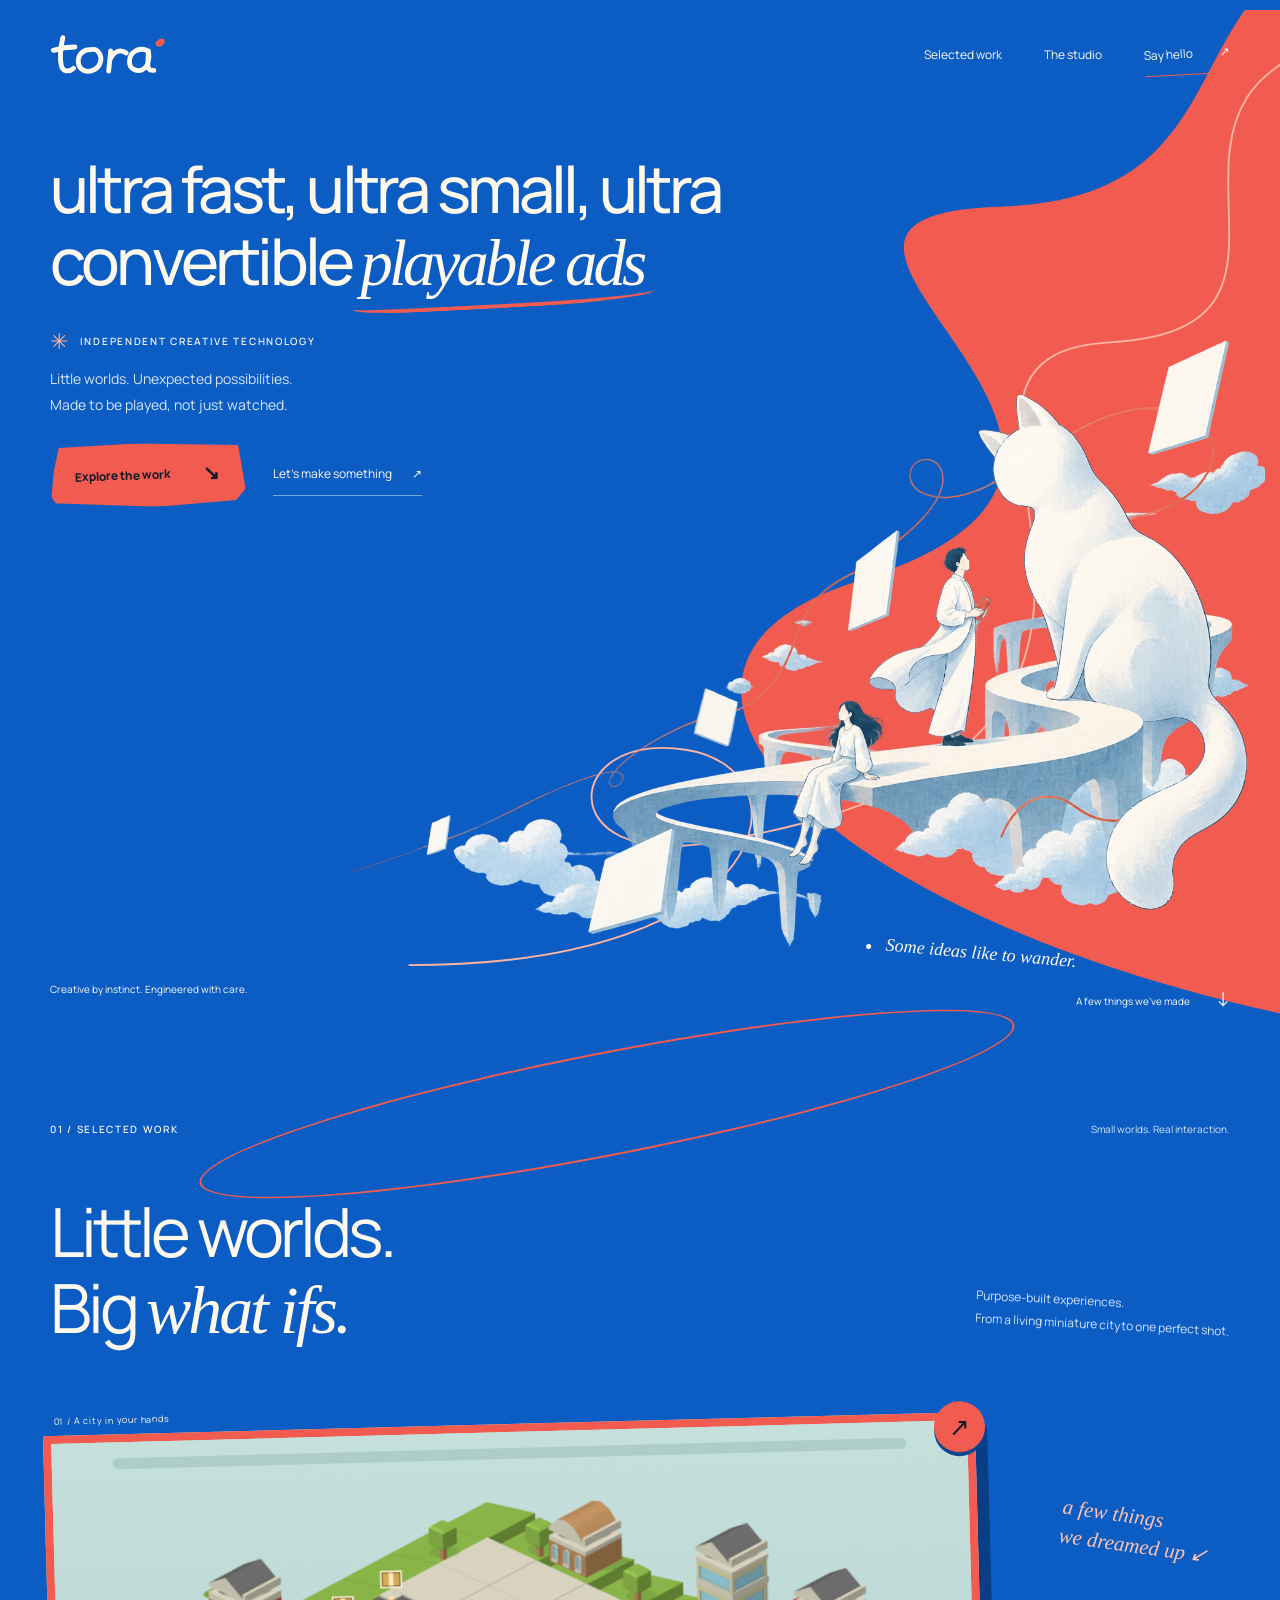
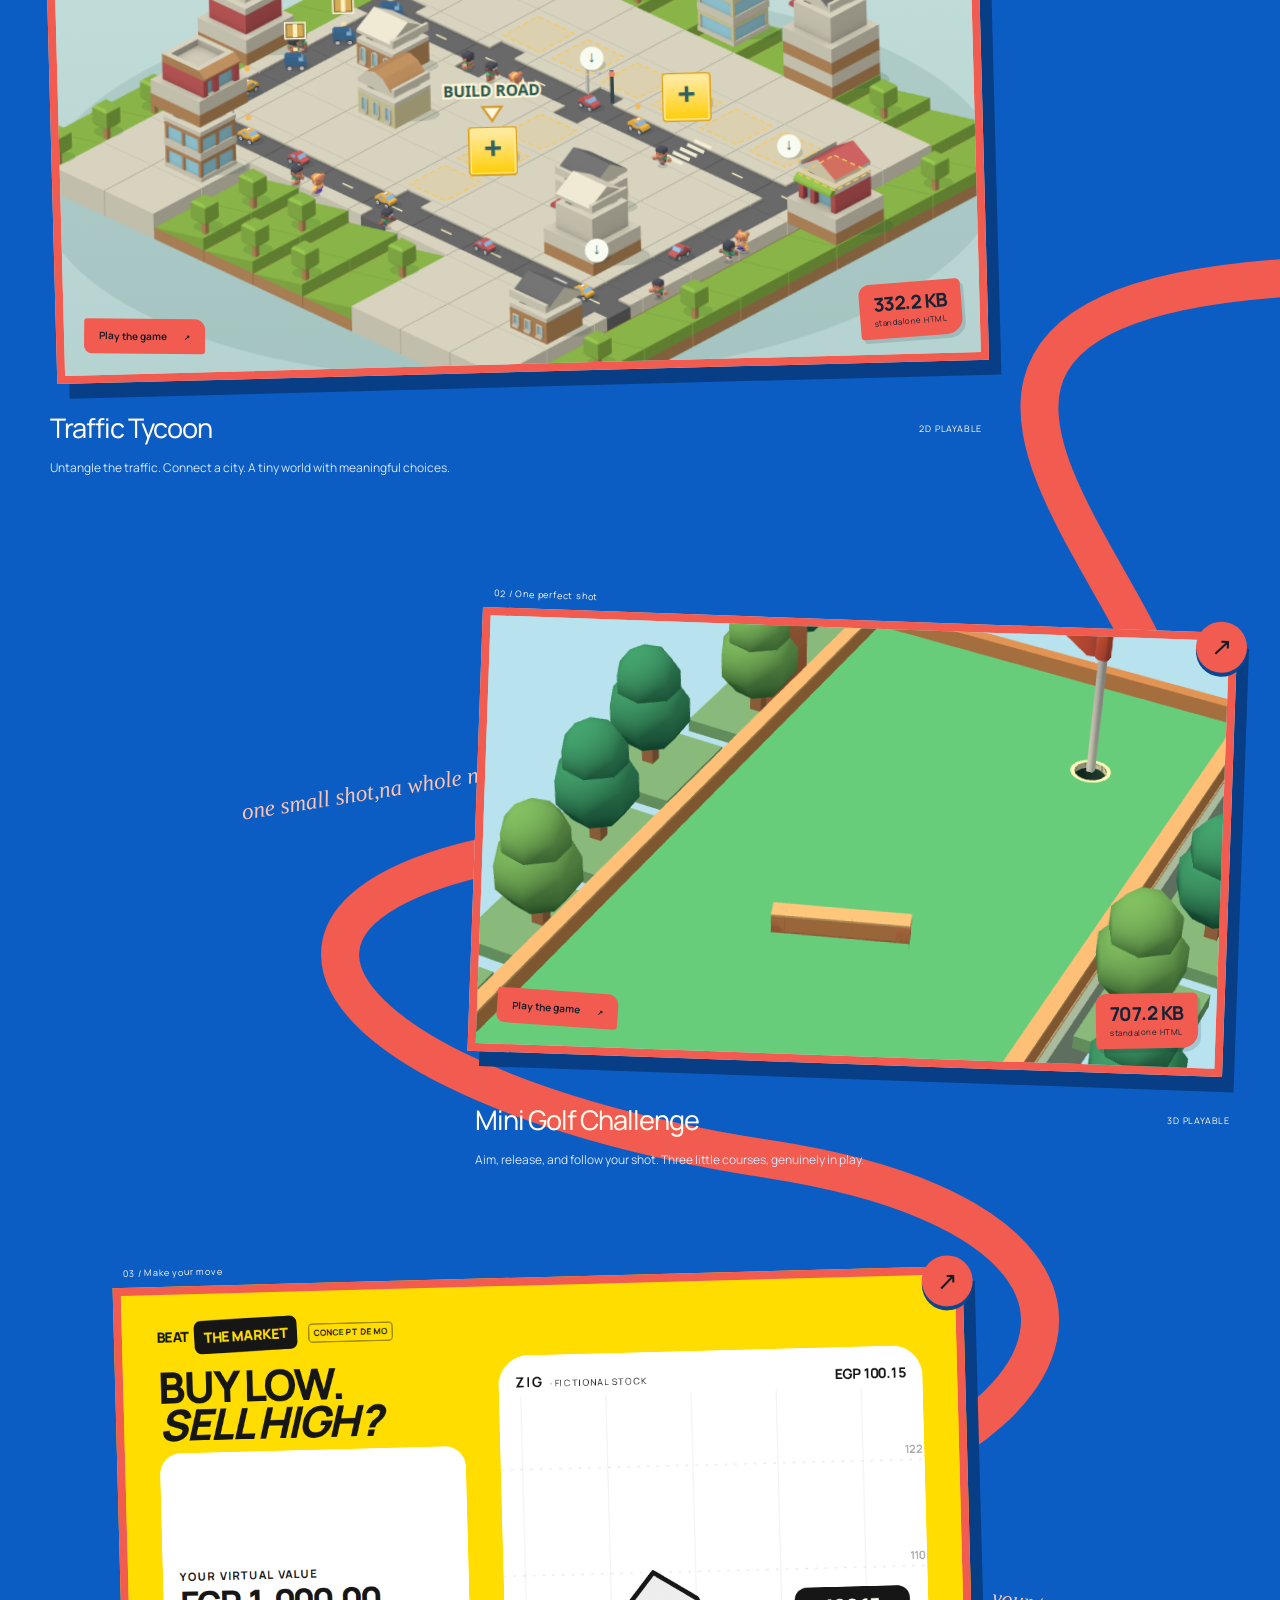
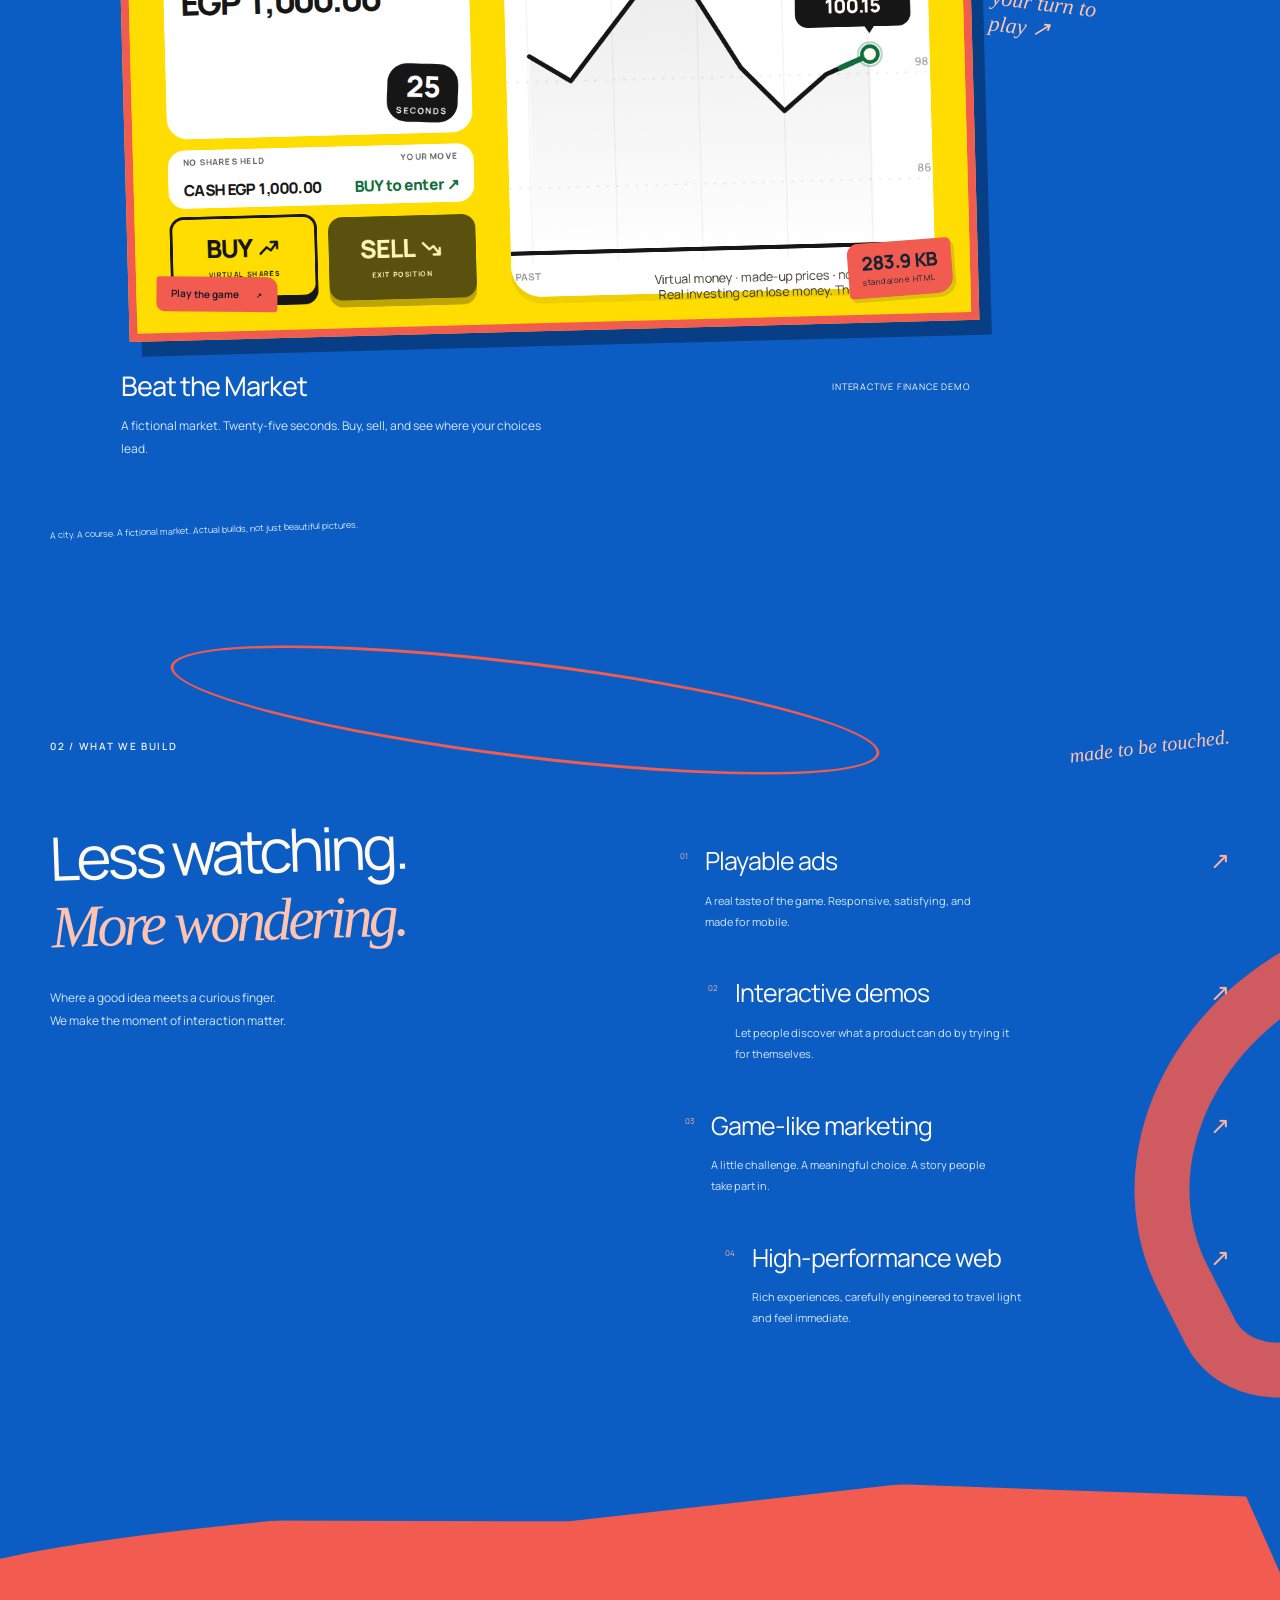
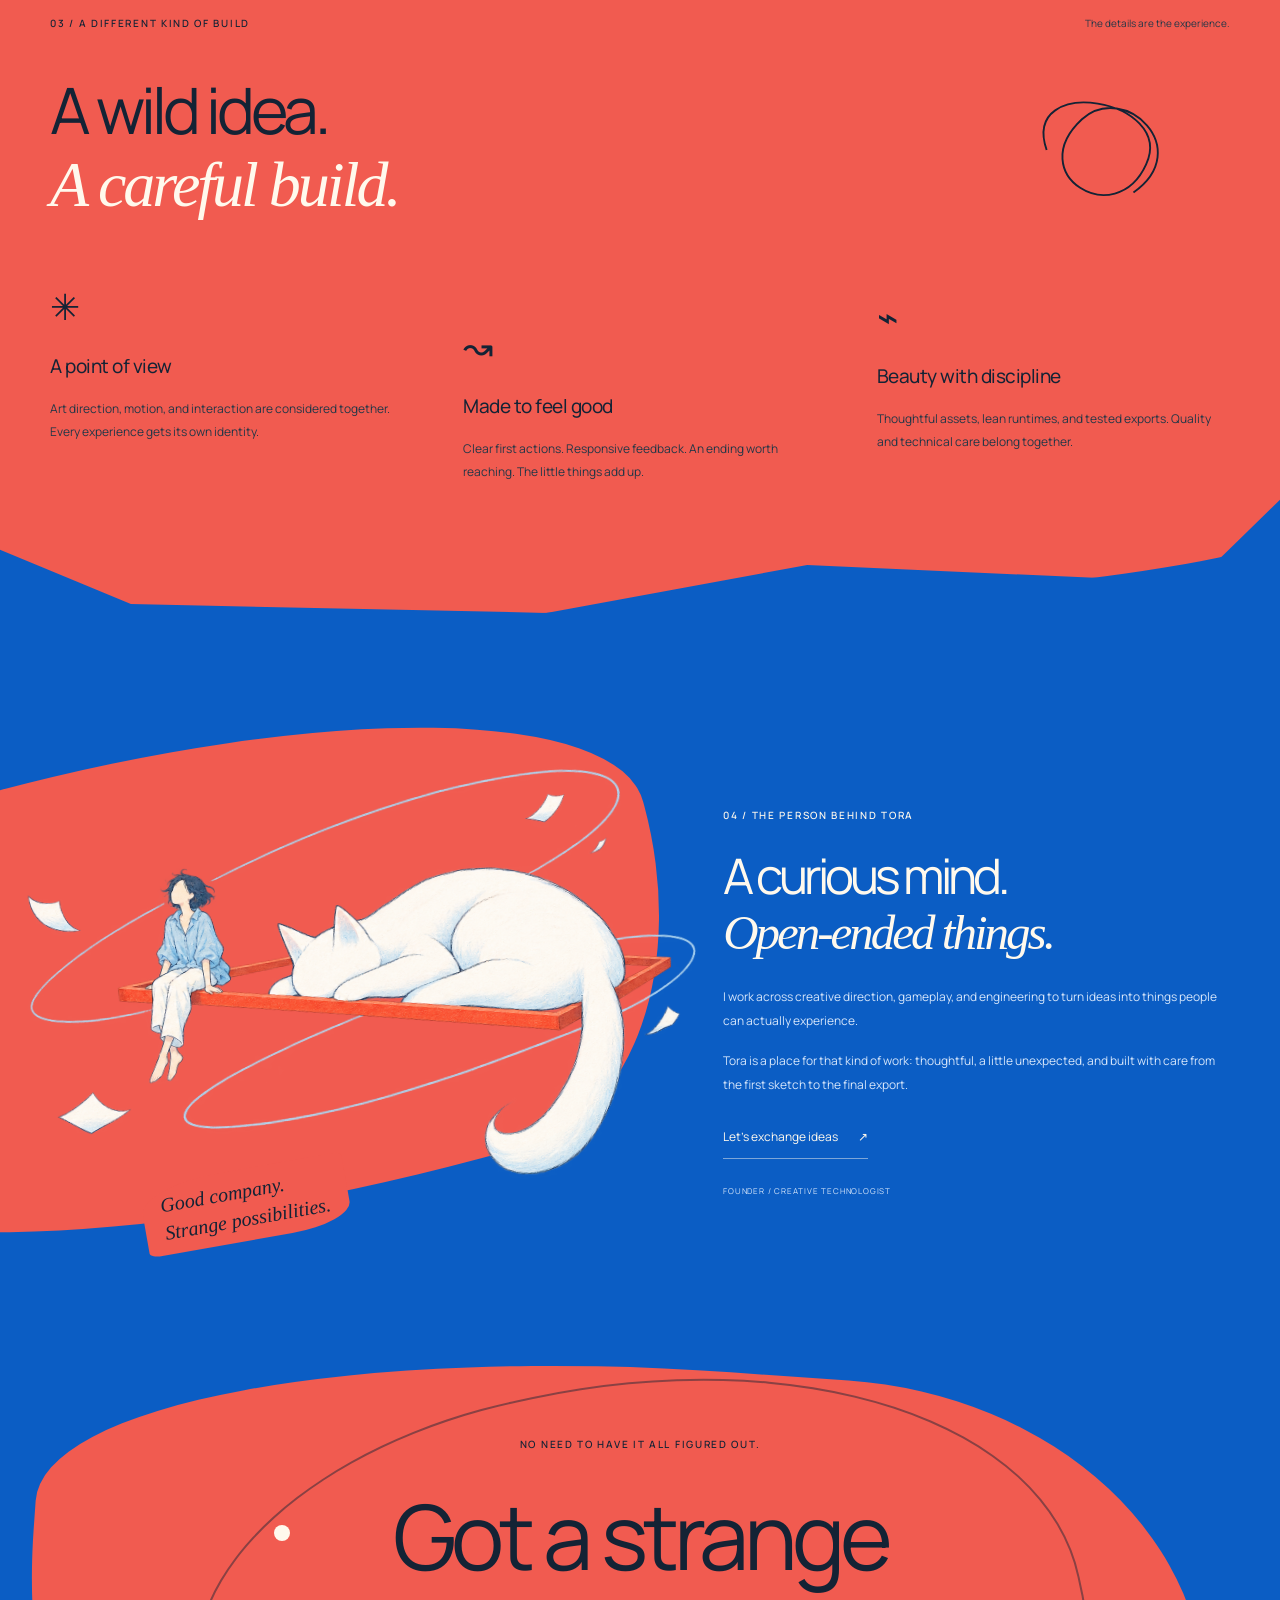
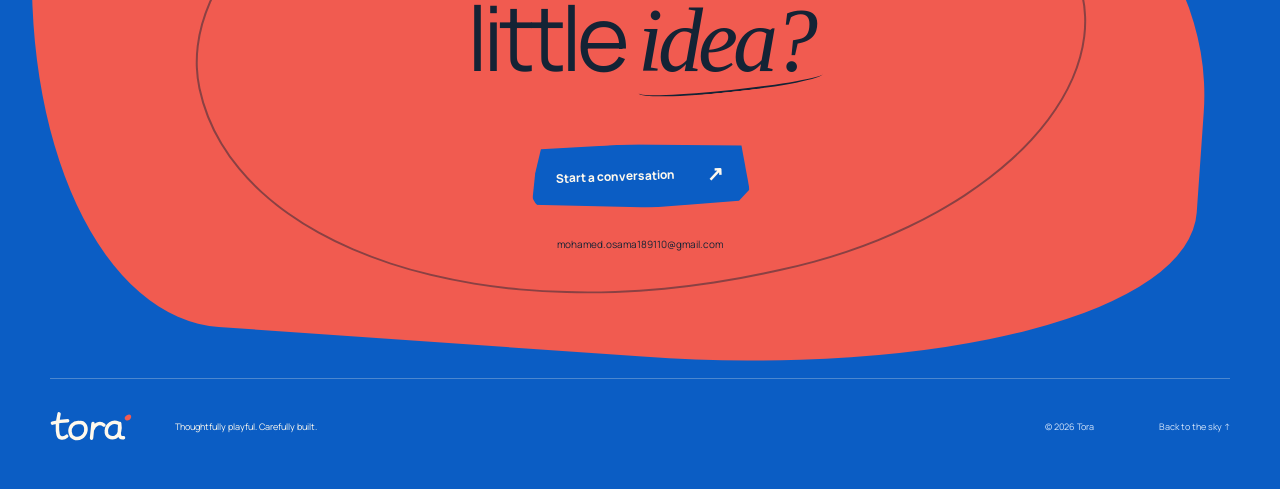
==== index.html @ 9c80c5d5 "Replace project videos with live Traffic and Golf playables" ====
<!doctype html>
<html lang="en">
<head>
  <meta charset="utf-8">
  <meta name="viewport" content="width=device-width,initial-scale=1">
  <meta name="theme-color" content="#0B5DC4">
  <meta name="description" content="Tora is an independent creative technology studio making playful ads, interactive demos and thoughtfully engineered digital experiences.">
  <title>Tora — A little wonder, made interactive.</title>
  <link rel="icon" href="assets/mark.svg?v=ultra-5" type="image/svg+xml">
  <link rel="stylesheet" href="style.css?v=market-7751a3ff-2">
  <script type="module" src="script.js?v=live-games-1"></script>
</head>
<body>
  <a class="skip" href="#main">Skip to content</a>
  <header class="site-header wrap">
    <a class="wordmark" href="#" aria-label="Tora home"><img src="assets/tora-wordmark.svg" alt="Tora" width="178" height="72"></a>
    <nav aria-label="Main navigation"><a href="#work">Selected work</a><a href="#about" class="about-nav">The studio</a><a class="nav-contact" href="mailto:mohamed.osama189110@gmail.com">Say hello <span aria-hidden="true">↗</span></a></nav>
  </header>
  <main id="main">
    <section class="hero wrap" aria-labelledby="hero-title">
      <svg class="hero-current" viewBox="0 0 1300 1100" preserveAspectRatio="none" aria-hidden="true"><path class="current-fill" d="M1400-80C990-130 1190 200 870 210S1130 480 720 610C400 712 740 1040 1400 1110Z"/><path class="current-line" d="M1290 20C940 60 1260 340 985 355S1190 790 560 890C400 915 410 770 540 790S640 1020 250 1020"/></svg>
      <div class="hero-copy">
        <h1 id="hero-title">ultra fast, ultra small, ultra convertible <em>playable ads</em></h1>
        <p class="eyebrow"><span class="tiny-star" aria-hidden="true">✳</span> Independent creative technology</p>
        <p class="intro">Little worlds. Unexpected possibilities.<br>Made to be played, not just watched.</p>
        <div class="actions"><a class="button red" href="#work">Explore the work <span aria-hidden="true">↘</span></a><a class="text-link" href="mailto:mohamed.osama189110@gmail.com">Let’s make something <span aria-hidden="true">↗</span></a></div>
      </div>
      <div class="hero-art" aria-hidden="true"><img src="assets/sky-wanderers.png" alt="" width="1536" height="1024" fetchpriority="high"><span class="art-caption"><i></i> Some ideas like to wander.</span></div>
      <div class="hero-foot"><span>Creative by instinct. Engineered with care.</span><a href="#work">A few things we’ve made <span aria-hidden="true">↓</span></a></div>
    </section>

    <section id="work" class="work wrap section-space" aria-labelledby="work-title">
      <div class="section-top"><p class="eyebrow">01 / Selected work</p><span class="small-note">Small worlds. Real interaction.</span></div>
      <div class="section-heading"><h2 id="work-title">Little worlds.<br>Big <em>what ifs.</em></h2><p>Purpose-built experiences.<br>From a living miniature city to one perfect shot.</p></div>
      <div class="project-grid"><svg class="work-scribble" viewBox="0 0 1000 1000" aria-hidden="true"><path d="M920 10C400 40 1170 440 610 420S140 600 530 660 720 1000 90 950"/></svg><span class="margin-note work-margin" aria-hidden="true">a few things<br>we dreamed up ↙</span>
        <article class="project project-city reveal">
          <a class="project-image traffic" href="traffic-tycoon/play.html" aria-label="Play Traffic Tycoon"><img src="assets/traffic.png" alt="A miniature isometric city with roads, vehicles and landscaped neighborhoods in Traffic Tycoon" width="780" height="1688" loading="lazy"><span class="image-label">01 / A city in your hands</span><span class="play-button" aria-hidden="true">↗</span><span class="film-caption">Play the game <i aria-hidden="true">↗</i></span><span class="project-size" title="332,228 bytes · complete standalone Unity HTML"><strong>332.2 KB</strong><small>standalone HTML</small></span></a>
          <div class="project-heading"><h3>Traffic Tycoon</h3><span>2D playable</span></div><p>Untangle the traffic. Connect a city. A tiny world with meaningful choices.</p>
        </article>
        <article class="project project-golf reveal">
          <a class="project-image golf" href="mini-golf/play.html" aria-label="Play Mini Golf Challenge"><img src="assets/golf-v2.png" alt="A sunny three-dimensional miniature golf course with green fairways, wooden borders and a red flag" width="780" height="1688" loading="lazy"><span class="image-label">02 / One perfect shot</span><span class="play-button" aria-hidden="true">↗</span><span class="film-caption">Play the game <i aria-hidden="true">↗</i></span><span class="project-size" title="707,170 bytes · complete standalone Unity HTML"><strong>707.2 KB</strong><small>standalone HTML</small></span></a>
          <div class="project-heading"><h3>Mini Golf Challenge</h3><span>3D playable</span></div><p>Aim, release, and follow your shot. Three little courses, genuinely in play.</p>
        </article>
        <article class="project project-market reveal">
          <a class="project-image market" href="beat-market/play.html" aria-label="Play Beat the Market, a fictional trading game"><img src="assets/beat-market.png" alt="Beat the Market: yellow, white and black arcade trading game with a live fictional stock chart and Buy and Sell controls" width="1200" height="900" loading="lazy"><span class="image-label">03 / Make your move</span><span class="play-button" aria-hidden="true">↗</span><span class="film-caption">Play the game <i aria-hidden="true">↗</i></span><span class="project-size" title="283,902 bytes · standalone concept HTML, browser companion separate"><strong>283.9 KB</strong><small>standalone HTML</small></span></a>
          <div class="project-heading"><h3>Beat the Market</h3><span>Interactive finance demo</span></div><p>A fictional market. Twenty-five seconds. Buy, sell, and see where your choices lead.</p>
        </article>
      </div>
      <p class="work-note">A city. A course. A fictional market. Actual builds, not just beautiful pictures.</p>
    </section>

    <section id="capabilities" class="capabilities wrap section-space" aria-labelledby="build-title">
      <div class="section-top"><p class="eyebrow">02 / What we build</p><span class="margin-note">made to be touched.</span></div>
      <div class="capabilities-grid"><div><h2 id="build-title">Less watching.<br><span class="soft">More wondering.</span></h2><p class="section-intro">Where a good idea meets a curious finger.<br>We make the moment of interaction matter.</p></div>
        <div class="capability-list">
          <article><span>01</span><div><h3>Playable ads</h3><p>A real taste of the game. Responsive, satisfying, and made for mobile.</p></div><span aria-hidden="true">↗</span></article>
          <article><span>02</span><div><h3>Interactive demos</h3><p>Let people discover what a product can do by trying it for themselves.</p></div><span aria-hidden="true">↗</span></article>
          <article><span>03</span><div><h3>Game-like marketing</h3><p>A little challenge. A meaningful choice. A story people take part in.</p></div><span aria-hidden="true">↗</span></article>
          <article><span>04</span><div><h3>High-performance web</h3><p>Rich experiences, carefully engineered to travel light and feel immediate.</p></div><span aria-hidden="true">↗</span></article>
        </div>
      </div>
    </section>

    <section class="difference" aria-labelledby="difference-title">
      <div class="wrap"><div class="section-top"><p class="eyebrow">03 / A different kind of build</p><span class="small-note">The details are the experience.</span></div>
        <div class="difference-heading"><h2 id="difference-title">A wild idea.<br><em>A careful build.</em></h2><div class="red-loop" aria-hidden="true"><svg viewBox="0 0 160 130"><path d="M25 80C-20 5 149-2 132 73 115 150 5 111 55 40 91-9 180 46 125 105"/></svg></div></div>
        <div class="principles"><article class="reveal"><span class="principle-icon" aria-hidden="true">✳</span><h3>A point of view</h3><p>Art direction, motion, and interaction are considered together. Every experience gets its own identity.</p></article><article class="reveal"><span class="principle-icon" aria-hidden="true">↝</span><h3>Made to feel good</h3><p>Clear first actions. Responsive feedback. An ending worth reaching. The little things add up.</p></article><article class="reveal"><span class="principle-icon" aria-hidden="true">⌁</span><h3>Beauty with discipline</h3><p>Thoughtful assets, lean runtimes, and tested exports. Quality and technical care belong together.</p></article></div>
      </div>
    </section>

    <section id="about" class="about wrap section-space" aria-labelledby="about-title">
      <div class="about-art" aria-hidden="true"><img src="assets/quiet-company.png" alt="" width="1536" height="1024" loading="lazy"><span class="margin-note about-caption">Good company.<br>Strange possibilities.</span></div>
      <div class="about-copy"><p class="eyebrow">04 / The person behind Tora</p><h2 id="about-title">A curious mind.<br><em>Open-ended things.</em></h2><p>I work across creative direction, gameplay, and engineering to turn ideas into things people can actually experience.</p><p>Tora is a place for that kind of work: thoughtful, a little unexpected, and built with care from the first sketch to the final export.</p><a class="text-link" href="mailto:mohamed.osama189110@gmail.com">Let’s exchange ideas <span aria-hidden="true">↗</span></a><span class="founder-label">Founder / Creative technologist</span></div>
    </section>

    <section id="contact" class="contact wrap" aria-labelledby="contact-title"><p class="eyebrow">No need to have it all figured out.</p><h2 id="contact-title">Got a strange<br>little <span>idea?</span></h2><a class="button red" href="mailto:mohamed.osama189110@gmail.com?subject=Let%E2%80%99s%20make%20something%20with%20Tora">Start a conversation <span aria-hidden="true">↗</span></a><a class="contact-email" href="mailto:mohamed.osama189110@gmail.com">mohamed.osama189110@gmail.com</a><span class="contact-orbit" aria-hidden="true"></span><span class="contact-dot" aria-hidden="true"></span></section>
  </main>
  <footer class="site-footer wrap"><a class="wordmark" href="#" aria-label="Tora, back to top"><img src="assets/tora-wordmark.svg" alt="Tora" width="178" height="72"></a><p>Thoughtfully playful. Carefully built.</p><span>© <span id="year">2026</span> Tora</span><a href="#">Back to the sky ↑</a></footer>

</body>
</html>
---- style.css ----
@font-face{font-family:Manrope;src:url('assets/manrope.ttf') format('truetype');font-weight:200 800;font-display:swap}
:root{--sky:#0B5DC4;--ink:#fff9ed;--muted:#d5e5fa;--red:#F15B50;--white:#fff9ed;--ease:cubic-bezier(.2,.75,.2,1)}*{box-sizing:border-box}html{scroll-behavior:smooth;scroll-padding-top:30px}body{margin:0;background:var(--sky);color:var(--ink);font:14px/1.7 Manrope,Arial,sans-serif;-webkit-font-smoothing:antialiased;overflow-x:clip}::selection{background:var(--red);color:white}h1,h2,h3,p{margin:0}a{color:inherit;text-decoration:none}button{font:inherit;cursor:pointer}button,a{touch-action:manipulation;-webkit-tap-highlight-color:transparent}a:focus-visible,button:focus-visible{outline:2px solid var(--red);outline-offset:6px}img{max-width:100%;display:block}.wrap{width:min(1280px,calc(100% - 100px));margin-inline:auto}.skip{position:fixed;top:-100px;left:20px;z-index:30;background:white;padding:12px}.skip:focus{top:12px}.wordmark{font-size:58px;font-weight:750;letter-spacing:-5px;line-height:1}.wordmark span{color:var(--red)}.site-header{height:120px;display:flex;justify-content:space-between;align-items:center;position:relative;z-index:5}nav{display:flex;align-items:center;gap:42px;font-size:12px}nav a{padding:10px 0}nav a:hover{color:var(--red)}.nav-contact{border-bottom:1px solid var(--red);transform:rotate(-3deg)}.nav-contact span{padding-left:25px}.hero{position:relative;min-height:800px;padding-top:55px;padding-bottom:100px;isolation:isolate}.hero-copy{position:relative;z-index:2;pointer-events:none}.hero-copy a{pointer-events:auto}.eyebrow{font-size:10px;font-weight:550;letter-spacing:1.7px;text-transform:uppercase;line-height:1.8}.hero .eyebrow{display:flex;gap:10px;align-items:center}.tiny-star{color:var(--red);font-size:22px;line-height:1}h1{font-size:clamp(78px,7.5vw,110px);letter-spacing:-7px;line-height:1.02;font-weight:450;margin:26px 0;max-width:650px}h1 span{font-family:Georgia,'Times New Roman',serif;font-weight:400;font-style:italic;letter-spacing:-6px;position:relative}h1 span:after{content:'';position:absolute;width:105%;height:18px;border-bottom:2px solid var(--red);border-radius:50%;left:-10px;bottom:-8px;transform:rotate(-5deg)}.intro{font-size:14px;line-height:1.9;max-width:380px;margin-top:33px;color:var(--muted)}.actions{display:flex;align-items:center;gap:28px;margin-top:30px}.button{min-height:52px;display:inline-flex;align-items:center;gap:32px;padding:15px 25px;font-size:12px;font-weight:550;transition:transform .3s,background .3s;clip-path:polygon(1% 5%,98% 0,100% 94%,2% 100%)}.button.red{background:var(--red);color:white;transform:rotate(-2deg)}.button:hover{transform:rotate(0deg) translateY(-3px);background:#c73c30}.button span{font-size:20px}.text-link{display:inline-flex;align-items:center;gap:20px;font-size:12px;border-bottom:1px solid #233f5166;padding:10px 0;transition:gap .3s}.text-link:hover{gap:30px}.hero-art{position:absolute;width:min(1000px,83%);right:-40px;bottom:70px;z-index:0;transform:translateY(var(--parallax,0px));pointer-events:none}.hero-art img{width:100%;height:auto;animation:drift 16s ease-in-out infinite}.art-caption{position:absolute;right:40px;bottom:-10px;font:italic 18px/1.4 Georgia,serif;transform:rotate(5deg);color:var(--muted)}.art-caption i{display:inline-block;width:5px;height:5px;background:var(--red);border-radius:50%;margin-right:10px}.hero-foot{position:absolute;inset:auto 0 0;display:flex;justify-content:space-between;font-size:10px;color:var(--muted);padding:25px 0}.hero-foot>a span{margin-left:24px;font-size:20px}.section-space{padding:95px 0}.section-top{display:flex;justify-content:space-between;gap:20px;align-items:center}.small-note{font-size:10px;color:var(--muted)}h2{font-size:clamp(45px,5.3vw,76px);font-weight:400;letter-spacing:-4px;line-height:1.12}h2 em{font-family:Georgia,serif;font-weight:400;letter-spacing:-3px}.work{position:relative;padding-top:80px}.work:before{content:'';position:absolute;left:12%;top:12px;width:70%;height:100px;border:1px solid #fff9;border-radius:50%;transform:rotate(-9deg);pointer-events:none}.section-heading{display:flex;align-items:flex-end;justify-content:space-between;gap:40px;margin:55px 0 75px}.section-heading>p{font-size:12px;color:var(--muted);line-height:1.9;transform:rotate(3deg);padding-bottom:12px}.project-grid{position:relative;display:block}.margin-note{font:italic 21px/1.4 Georgia,serif;color:var(--red);display:block;transform:rotate(-7deg)}.work-margin{position:absolute;top:80px;right:0;width:170px;transform:rotate(8deg)}.project{position:relative;max-width:950px;width:79%;margin-bottom:0}.project-image{display:block;position:relative;aspect-ratio:1.7;isolation:isolate;border:8px solid #fffefa;box-shadow:9px 13px 0 #73adc328;transform:rotate(-1.5deg);transition:transform .6s var(--ease);background:#cce2db}.project-image img{width:100%;height:100%;object-fit:cover;object-position:50% 44%;transition:filter .4s}.project-image:hover{transform:rotate(0deg) translateY(-5px)}.project-image:hover img{filter:saturate(1.07)}.image-label{position:absolute;top:-30px;left:3px;font-size:9px;letter-spacing:.8px;color:var(--muted)}.play-button{position:absolute;right:-18px;top:-19px;background:var(--red);color:white;width:51px;height:51px;border-radius:50%;display:grid;place-items:center;font-size:25px;box-shadow:0 4px 0 #b7d9e8}.film-caption{position:absolute;bottom:20px;left:20px;background:var(--white);padding:9px 15px;font-size:10px;transform:rotate(2deg)}.film-caption i{font-size:7px;margin-left:15px;font-style:normal}.project-heading{display:flex;align-items:center;gap:25px;justify-content:space-between;margin-top:33px}.project-heading h3{font-size:27px;font-weight:450;letter-spacing:-1px}.project-heading>span{font-size:9px;letter-spacing:.8px;text-transform:uppercase;white-space:nowrap}.project>p{font-size:12px;color:var(--muted);line-height:1.9;max-width:420px;margin-top:6px}.project-golf{margin-left:auto;margin-top:140px;width:64%;max-width:780px}.project-golf .project-image{transform:rotate(2deg);background:#c6e3e8}.project-golf .project-image:hover{transform:rotate(0) translateY(-4px)}.project-golf:before{content:'one small shot,\na whole new world.';white-space:pre;position:absolute;left:-235px;top:150px;font:italic 23px/1.5 Georgia,serif;color:var(--red);transform:rotate(-9deg)}.project-golf .project-image img{object-position:50% 44%}.work-note{font-size:9px;line-height:1.8;color:var(--muted);margin-top:60px;max-width:380px;transform:rotate(-2deg)}.capabilities{position:relative;padding-top:100px;padding-bottom:110px}.capabilities:before{content:'';position:absolute;top:30px;left:10%;width:60%;height:90px;border-top:1px dashed #537f9d55;border-radius:50%;transform:rotate(7deg)}.capabilities>.section-top{align-items:center}.capabilities .margin-note{font-size:20px}.capabilities-grid{display:grid;grid-template-columns:1fr 1fr;gap:80px;margin-top:55px;align-items:start}.capabilities h2{font-size:60px;transform:rotate(-2deg)}.soft{font-family:Georgia,serif;font-style:italic;color:#537f9d}.section-intro{font-size:12px;line-height:1.9;color:var(--muted);margin-top:35px;max-width:350px}.capability-list{padding-top:25px}.capability-list article{display:flex;align-items:start;gap:17px;margin-bottom:40px;position:relative}.capability-list article:nth-child(2){margin-left:28px}.capability-list article:nth-child(3){margin-left:5px}.capability-list article:nth-child(4){margin-left:45px}.capability-list article>span:first-child{font-size:8px;padding-top:9px;color:var(--red)}.capability-list article>span:last-child{font-size:24px;margin-left:auto;color:var(--red)}.capability-list h3{font-size:25px;letter-spacing:-1px;font-weight:400}.capability-list p{font-size:11px;color:var(--muted);line-height:1.9;margin-top:8px;max-width:290px}.difference{background:var(--white);padding:100px 0 110px;position:relative;isolation:isolate;clip-path:polygon(0 3%,35% 0,100% 4%,100% 96%,62% 100%,0 94%)}.difference-heading{display:flex;justify-content:space-between;align-items:center;margin-top:40px}.difference h2{font-size:64px}.red-loop{width:150px;height:150px;transform:rotate(12deg);margin-right:55px}.red-loop svg{width:100%;height:100%;fill:none;stroke:var(--red);stroke-width:1.5;animation:sway 15s ease-in-out infinite}.principles{display:grid;grid-template-columns:1fr 1fr 1fr;gap:60px;margin-top:65px}.principles article:nth-child(2){padding-top:40px}.principles article:nth-child(3){padding-top:10px}.principle-icon{display:block;font:36px/1.2 Georgia,serif;color:var(--red);margin-bottom:20px}.principles h3{font-size:19px;font-weight:450;letter-spacing:-.5px}.principles p{font-size:12px;line-height:1.9;color:var(--muted);margin-top:15px}.about{display:grid;grid-template-columns:1.2fr 1fr;gap:65px;align-items:center;padding:110px 0;position:relative}.about-art{position:relative;width:120%;margin-left:-65px;transform:rotate(-3deg)}.about-art img{width:100%;animation:drift 19s ease-in-out infinite}.about-caption{position:absolute;left:20%;bottom:0;font-size:20px}.about-copy{padding-top:40px}.about-copy h2{font-size:49px;margin:25px 0}.about-copy>p:not(.eyebrow){font-size:12px;color:var(--muted);line-height:2;margin-top:16px}.about-copy .text-link{margin-top:20px}.founder-label{display:block;font-size:8px;letter-spacing:.8px;text-transform:uppercase;margin-top:25px;color:var(--muted)}.contact{position:relative;text-align:center;padding:65px 20px 100px;isolation:isolate}.contact .eyebrow{display:block}.contact h2{font-size:90px;letter-spacing:-5px;margin:33px 0}.contact h2 span{font-family:Georgia,serif;font-style:italic;position:relative}.contact h2 span:after{content:'';position:absolute;left:0;right:-10px;bottom:-2px;height:15px;border-bottom:2px solid var(--red);border-radius:50%;transform:rotate(-6deg)}.contact .button{margin-top:20px}.contact-email{display:block;font-size:10px;color:var(--muted);margin-top:28px;overflow-wrap:anywhere}.contact-orbit{position:absolute;width:710px;height:360px;border:1px solid #fff;border-radius:50%;top:100px;left:50%;transform:translateX(-50%) rotate(-12deg);z-index:-1}.contact-dot{position:absolute;width:16px;height:16px;border-radius:50%;background:var(--red);left:19%;top:190px}.site-footer{display:flex;align-items:center;gap:40px;padding:30px 0 45px;border-top:1px solid #233f5122;font-size:9px;color:var(--muted)}.site-footer .wordmark{font-size:40px;letter-spacing:-3px}.site-footer>span{margin-left:auto}.site-footer>a:last-child{margin-left:25px}dialog{border:0;background:var(--white);padding:22px;border-radius:5px;color:var(--ink);width:min(820px,calc(100% - 28px));max-height:95dvh;box-shadow:0 30px 100px #173d5044}dialog::backdrop{background:#173d50b8;backdrop-filter:blur(8px)}.film-head{display:flex;justify-content:space-between;align-items:center;margin-bottom:15px;gap:15px}.film-head h2{font-size:24px;letter-spacing:-1px}.film-head .eyebrow{font-size:8px}.close-film{width:44px;height:44px;min-width:44px;border:1px solid #233f5144;border-radius:50%;background:transparent;color:var(--ink);font-size:25px}dialog video{display:block;width:100%;max-height:70dvh;background:#203746}.film-note{font-size:10px;margin-top:12px;color:var(--muted)}body:has(dialog[open]){overflow:hidden}.reveal{transition:transform .9s var(--ease),opacity .9s var(--ease)}.reveal.before-reveal{opacity:0;translate:0 24px}.gallery-options{display:flex;gap:12px;padding-top:18px;align-items:center;font-size:10px}.gallery-options button{border:0;border-bottom:1px solid transparent;background:transparent;color:var(--ink);padding:7px}.gallery-options button[aria-pressed=true]{border-color:var(--red);color:var(--red)}
@keyframes drift{0%,100%{translate:0 0}50%{translate:0 -10px}}@keyframes sway{0%,100%{rotate:-5deg}50%{rotate:6deg}}
@media(max-width:1100px){.wrap{width:calc(100% - 65px)}h1{font-size:90px;letter-spacing:-5px}.hero{min-height:800px}.hero-art{right:-60px;bottom:100px;width:88%}.hero .intro{font-size:13px}.hero .eyebrow{font-size:8px}.project{width:80%}.work-margin{width:110px;font-size:18px;right:-10px}.project-golf{width:66%}.project-golf:before{left:-205px;font-size:20px}.capabilities h2{font-size:47px}.capabilities-grid{gap:40px}.capability-list h3{font-size:22px}.about-copy h2{font-size:39px}.principles{gap:35px}.difference h2{font-size:53px}.about{gap:30px}.contact h2{font-size:80px}}
@media(max-width:760px){.wrap{width:calc(100% - 42px)}.site-header{height:94px}.wordmark{font-size:48px;letter-spacing:-4px}nav{gap:24px;font-size:10px}.about-nav{display:none}.nav-contact span{padding-left:10px}.hero{padding-top:25px;min-height:900px;padding-bottom:70px}.hero .eyebrow{font-size:7px;letter-spacing:1.1px}.hero .tiny-star{font-size:16px}h1{font-size:clamp(67px,15.3vw,96px);line-height:1.02;letter-spacing:-4px;margin-top:25px}h1 span{letter-spacing:-4px}.intro{font-size:12px!important;line-height:1.85;margin-top:28px;max-width:280px}.actions{gap:20px;flex-wrap:wrap;margin-top:23px}.button{min-height:48px;padding:13px 18px;gap:22px;font-size:10px}.text-link{font-size:10px;gap:14px}.hero-art{width:118%;right:-15%;bottom:75px;max-width:650px}.art-caption{font-size:14px;right:14%;bottom:-10px}.hero-foot{font-size:8px;gap:20px;padding:20px 0}.hero-foot>span{max-width:135px;line-height:1.8}.hero-foot>a{max-width:130px;text-align:right;line-height:1.8}.hero-foot>a span{margin-left:5px}.section-space{padding-block:65px}h2{font-size:45px;letter-spacing:-2px}h2 em{letter-spacing:-2px}.eyebrow{font-size:8px;letter-spacing:1px}.small-note{font-size:8px;max-width:110px;text-align:right}.work{padding-top:55px}.work:before{width:80%;height:50px;left:0;top:0}.section-heading{display:block;margin:35px 0 55px}.section-heading>p{font-size:11px;margin:25px 0 0 40px;transform:rotate(2deg)}.project{width:100%}.project-image{border-width:5px;aspect-ratio:1.3;transform:rotate(-2deg)}.project-image img{object-position:50% 44%}.play-button{width:41px;height:41px;right:-9px;top:-15px;font-size:22px}.image-label{font-size:8px;top:-25px}.film-caption{font-size:9px;bottom:14px;left:12px;padding:7px 11px}.project-heading{gap:12px;margin-top:26px}.project-heading h3{font-size:23px}.project-heading>span{font-size:8px}.project>p{font-size:11px;max-width:290px}.work-margin{display:none}.project-golf{width:92%;margin-top:100px;margin-right:0}.project-golf:before{left:-15px;top:-64px;white-space:normal;content:'another little possibility ↘';font-size:17px}.project-golf .project-image{aspect-ratio:1.1;transform:rotate(2deg)}.work-note{font-size:8px;margin-top:40px;max-width:260px}.capabilities{padding-top:70px}.capabilities:before{width:85%;top:12px;left:0;height:45px}.capabilities-grid{display:block;margin-top:30px}.capabilities .section-top>.margin-note{font-size:16px;text-align:right;max-width:100px}.capabilities h2{font-size:44px}.section-intro{font-size:11px;margin-top:25px}.capability-list{padding-top:42px}.capability-list article{margin-bottom:30px;gap:12px}.capability-list h3{font-size:22px}.capability-list p{font-size:11px}.capability-list article:nth-child(2){margin-left:16px}.capability-list article:nth-child(4){margin-left:20px}.difference{padding:70px 0 85px;clip-path:polygon(0 1%,45% 0,100% 2%,100% 98%,30% 100%,0 97%)}.difference h2{font-size:42px}.difference-heading{margin-top:35px}.red-loop{width:65px;height:85px;margin:0 -14px 0 0}.principles{display:block;margin-top:38px}.principles article{margin-top:35px;padding-top:0!important;display:grid;grid-template-columns:28px 1fr;gap:0 16px}.principle-icon{grid-row:1/3;font-size:27px}.principles h3{font-size:19px}.principles p{font-size:11px;margin-top:10px}.principles article:nth-child(2){margin-left:20px}.about{display:flex;flex-direction:column;gap:30px;padding-top:30px;padding-bottom:70px}.about-art{width:120%;margin:0 0 0 -6%;max-width:600px}.about-caption{font-size:17px;left:12%;bottom:0}.about-copy{padding-top:0;width:100%}.about-copy h2{font-size:42px}.about-copy>p:not(.eyebrow){font-size:12px}.founder-label{font-size:7px}.contact{padding:35px 0 80px}.contact h2{font-size:61px;letter-spacing:-3.5px;margin:28px 0}.contact .eyebrow{font-size:8px}.contact-orbit{width:450px;height:270px;top:70px}.contact-dot{width:10px;height:10px;left:2%;top:140px}.contact-email{font-size:10px}.site-footer{display:grid;grid-template-columns:1fr 1fr;gap:18px;padding:25px 0;font-size:8px}.site-footer .wordmark{grid-column:1;grid-row:1}.site-footer p{grid-column:1;grid-row:2;font-size:7px}.site-footer>span{margin:0;grid-column:2;grid-row:2;text-align:right}.site-footer>a:last-child{margin:0;text-align:right;grid-column:2;grid-row:1}dialog{padding:15px}.film-head h2{font-size:21px;letter-spacing:-.5px}dialog video{max-height:68dvh}.film-note{font-size:9px}}
@media(max-width:370px){.hero{min-height:870px}h1{font-size:67px}.actions{gap:12px}.actions>.text-link{font-size:9px}.button{padding-inline:14px;gap:15px}.project-heading h3{font-size:20px}.contact h2{font-size:55px}.hero-foot>span{max-width:115px}}
@media(prefers-reduced-motion:reduce){html{scroll-behavior:auto}*,*:before,*:after{animation:none!important;transition:none!important}.hero-art{transform:none}.reveal.before-reveal{opacity:1;translate:none}}
.hero,.about,.contact{overflow:clip}
@media(max-width:760px){.hero-art{right:-3%}}
.about-art img{height:auto}
.difference{overflow:clip}

.wordmark{display:block;line-height:0;flex:none}.wordmark img{width:120px;height:auto}.site-footer .wordmark img{width:85px}@media(max-width:760px){.wordmark img{width:98px}.site-footer .wordmark img{width:77px}}

/* Cobalt, red currents, and torn-paper edges. Keep the composition loose. */
.site-header{height:110px}nav a:hover{color:#ffd0bf}.nav-contact{border-color:var(--red)}
.hero{min-height:1030px;padding-top:42px;overflow:clip}.hero-copy{max-width:850px}.hero h1{font-size:clamp(48px,5.05vw,73px);line-height:1.12;letter-spacing:-3.8px;max-width:820px;margin:0 0 30px;font-weight:480;text-wrap:pretty}.hero h1 em{font-family:Georgia,serif;font-weight:400;white-space:nowrap;position:relative}.hero h1 em:after{content:'';position:absolute;left:-3%;right:-4%;bottom:-9px;height:19px;border-bottom:4px solid var(--red);border-radius:20% 60% 50% 30%;transform:rotate(-3deg)}.hero .eyebrow{margin-top:25px}.hero .intro{margin-top:14px;color:var(--muted)}.hero .actions{margin-top:24px}.hero-art{width:80%;right:-14%;bottom:85px}.hero-current{position:absolute;z-index:-1;inset:-100px -180px 0 auto;width:105%;height:calc(100% + 100px);pointer-events:none}.current-fill{fill:var(--red)}.current-line{fill:none;stroke:#ffb4a1;stroke-width:2;stroke-linecap:round}.art-caption{color:var(--white);right:20%;bottom:-10px}.art-caption i{background:var(--white)}
.button.red{color:#161b27;background:var(--red);font-weight:750;clip-path:polygon(5% 3%,44% 0,97% 8%,100% 77%,95% 94%,55% 100%,0 89%,2% 40%);border-radius:8px 18px 10px 20px}.button.red:hover{background:#ff8b70}.text-link{border-color:#fff9ed77}.tiny-star{color:#ffb19c}.skip{color:#161b27}.hero-foot{color:var(--white)}
.work:before{border-color:var(--red);border-width:2px;transform:rotate(-11deg)}.work-scribble{position:absolute;inset:-15% -15% auto auto;width:115%;height:130%;z-index:-1;pointer-events:none;overflow:visible}.work-scribble path{fill:none;stroke:var(--red);stroke-width:28;stroke-linecap:round}.project-image{border-color:var(--red);box-shadow:12px 15px 0 #073e85}.play-button{color:#161b27;box-shadow:0 4px 0 #0a4692}.film-caption{background:var(--red);color:#161b27;font-weight:650;border-radius:3px 11px 3px 8px}.margin-note,.project-golf:before{color:#ffc3b2}.image-label{color:var(--white)}.soft{color:#ffc3b2}.work-note{color:var(--muted)}
.capabilities:before{border-color:var(--red);border-width:3px;border-style:solid}.capabilities:after{content:'';position:absolute;right:-30%;bottom:15%;width:360px;height:300px;border:55px solid var(--red);border-radius:60% 15% 58% 25%;transform:rotate(-27deg);z-index:-1}.capability-list article>span:first-child,.capability-list article>span:last-child{color:#ffb39c}
.difference{background:transparent;clip-path:none;padding:135px 0 145px;overflow:visible;color:#142335}.difference:before{content:'';position:absolute;inset:18px -4% 20px;background:var(--red);border-radius:47% 9% 36% 8% / 8% 12% 10% 15%;transform:rotate(-2.7deg);z-index:-1;clip-path:polygon(0 5%,15% 0,46% 3%,70% 0,95% 4%,100% 29%,97% 58%,100% 81%,89% 100%,61% 95%,42% 100%,12% 96%,0 85%)}.difference .small-note,.difference .principles p{color:#233747}.difference .eyebrow{color:#142335}.principle-icon{color:#142335}.red-loop svg{stroke:#142335;stroke-width:2}.difference h2 em{color:var(--white)}
.about:before{content:'';position:absolute;left:-25%;top:16%;width:78%;height:68%;background:var(--red);border-radius:26% 68% 22% 73% / 64% 37% 62% 36%;transform:rotate(-15deg);z-index:-1}.about-caption{color:#142335;background:var(--red);padding:8px 19px;border-radius:40% 5% 30% 6%;bottom:-10px}
.contact{padding-top:100px;padding-bottom:125px;color:#142335;overflow:visible}.contact:before{content:'';position:absolute;inset:30px 2% 25px -2%;background:var(--red);border-radius:58% 32% 46% 18% / 30% 52% 31% 65%;transform:rotate(4deg);z-index:-2}.contact h2 span:after{border-color:#142335}.contact .button.red{background:#0B5DC4;color:var(--white)}.contact-email{color:#142335}.contact-orbit{border-color:#14233577;width:75%;height:80%;top:45px;border-width:2px;border-radius:44% 59% 42% 61%}.contact-dot{background:var(--white)}.site-footer{border-color:#fff9ed44}.site-footer p{color:var(--white)}dialog{color:#142335}.film-note{color:#394e60}.close-film{color:#142335;border-color:#14233566}.film-head .eyebrow{color:#142335}
@media(max-width:1100px){.hero{min-height:1010px}.hero h1{font-size:61px;max-width:730px}.hero-art{width:89%;right:-22%;bottom:75px}.hero-current{right:-220px;width:120%}}
@media(max-width:760px){.site-header{height:94px}.hero{padding-top:20px;min-height:1060px;padding-bottom:70px}.hero h1{font-size:clamp(37px,8.5vw,58px);letter-spacing:-1.8px;line-height:1.17;max-width:600px;margin:0 0 28px;text-wrap:pretty}.hero h1 em{white-space:normal}.hero h1 em:after{display:none}.hero .eyebrow{font-size:7px;margin-top:24px}.hero .intro{font-size:12px!important;max-width:260px}.hero .actions{gap:15px;margin-top:18px}.hero-art{width:136%;right:-27%;bottom:90px;max-width:800px}.hero-current{inset:260px -165px auto auto;width:160%;height:730px;transform:rotate(6deg)}.hero-foot{color:var(--white)}.art-caption{font-size:13px;bottom:0;right:26%}.work-scribble{width:150%;right:-30%;top:-3%;height:100%}.work-scribble path{stroke-width:19}.difference{padding:90px 0 100px}.difference:before{inset:15px -8%;border-radius:40% 10% 39% 15% / 5% 9% 6% 9%;transform:rotate(-2deg)}.difference .small-note{max-width:130px}.capabilities:after{width:230px;height:260px;right:-55%;border-width:35px}.about:before{top:3%;height:41%;width:110%;left:-35%}.about-caption{font-size:16px;bottom:-15px}.contact{padding-top:80px;padding-bottom:100px}.contact:before{inset:25px -6% 25px;transform:rotate(5deg);border-radius:40% 30% 46% 14% / 20% 30% 24% 51%}.contact h2{font-size:60px}.contact-orbit{width:120%;height:75%;top:35px}.contact-email{font-size:10px}.about-copy{padding-top:20px}}
@media(max-width:370px){.hero h1{font-size:34px}.hero{min-height:1030px}.hero-art{bottom:105px}.contact h2{font-size:53px}}
/* Let drawings bleed beyond the columns without creating horizontal scrolling. */
html{overflow-x:clip}.hero{overflow:visible}.hero-art{right:-3%}.about{overflow:visible}.contact{overflow:visible}.work-scribble{z-index:-1}.capabilities:after{opacity:.85}
@media(max-width:1100px){.hero-art{right:-5%}}
@media(max-width:760px){.hero-art{right:-4%;width:135%}.hero-current{right:-140px}.capabilities:after{right:-47%;opacity:.45}}
@media(max-width:760px){.contact h2{font-size:clamp(45px,13vw,60px);letter-spacing:-2.5px}.capabilities:after{right:-65%;opacity:1}}

/* Production HTML size, distinct from the recording's MP4 size. */
.hero{min-height:930px}.project-size{position:absolute;right:18px;bottom:18px;display:flex;flex-direction:column;gap:1px;padding:9px 14px 10px;background:var(--red);color:#142335;transform:rotate(-3deg);border-radius:11px 5px 16px 4px;box-shadow:3px 4px 0 #14233524}.project-size strong{font-size:19px;line-height:1.2;letter-spacing:-.5px;font-weight:750}.project-size small{font-size:8px;letter-spacing:.5px;line-height:1.5}.film-stage{background:#0b284b;border-radius:5px;overflow:hidden}.film-size{display:flex;align-items:center;gap:12px;padding:11px 16px;color:var(--white);line-height:1.3}.film-size-mark{color:var(--red);font-size:29px}.film-size>span:nth-child(2){display:flex;flex-direction:column;gap:2px}.film-size strong{font-size:21px;letter-spacing:-.4px}.film-size small{font-size:9px;color:#c7d9ed}#film-size-exact{font-size:10px;margin-left:auto;color:#c7d9ed}.film-stage video{object-fit:contain}.film-head .eyebrow{color:#142335}
@media(max-width:760px){.hero{min-height:920px}.project-size{right:10px;bottom:12px;padding:7px 10px}.project-size strong{font-size:16px}.project-size small{font-size:7px}.film-size{padding:10px 12px;gap:9px}.film-size strong{font-size:18px}.film-size small{font-size:8px}#film-size-exact{font-size:9px}.film-size-mark{font-size:24px}.film-stage video{max-height:61dvh}}

/* A live third experience, offset like a page in the sketchbook. */
.project-market{width:72%;margin:105px 0 0 6%;position:relative}
.project-market .project-image{background:#ffdd00;transform:rotate(-1.5deg);aspect-ratio:1.3}
.project-market .project-image img{object-fit:contain;object-position:center}
.project-market:before{content:'your turn to play ↗';position:absolute;right:-130px;top:40%;font:italic 22px Georgia,serif;color:#ffc3b2;transform:rotate(7deg);width:110px}
@media(max-width:760px){.project-market{width:96%;margin:100px 0 0}.project-market:before{right:5%;top:-49px;width:auto;font-size:17px;transform:rotate(-3deg)}.project-market .project-image{aspect-ratio:4/3}.project-market .project-heading{flex-wrap:wrap;gap:7px}.project-market .project-heading>span{font-size:8px}}
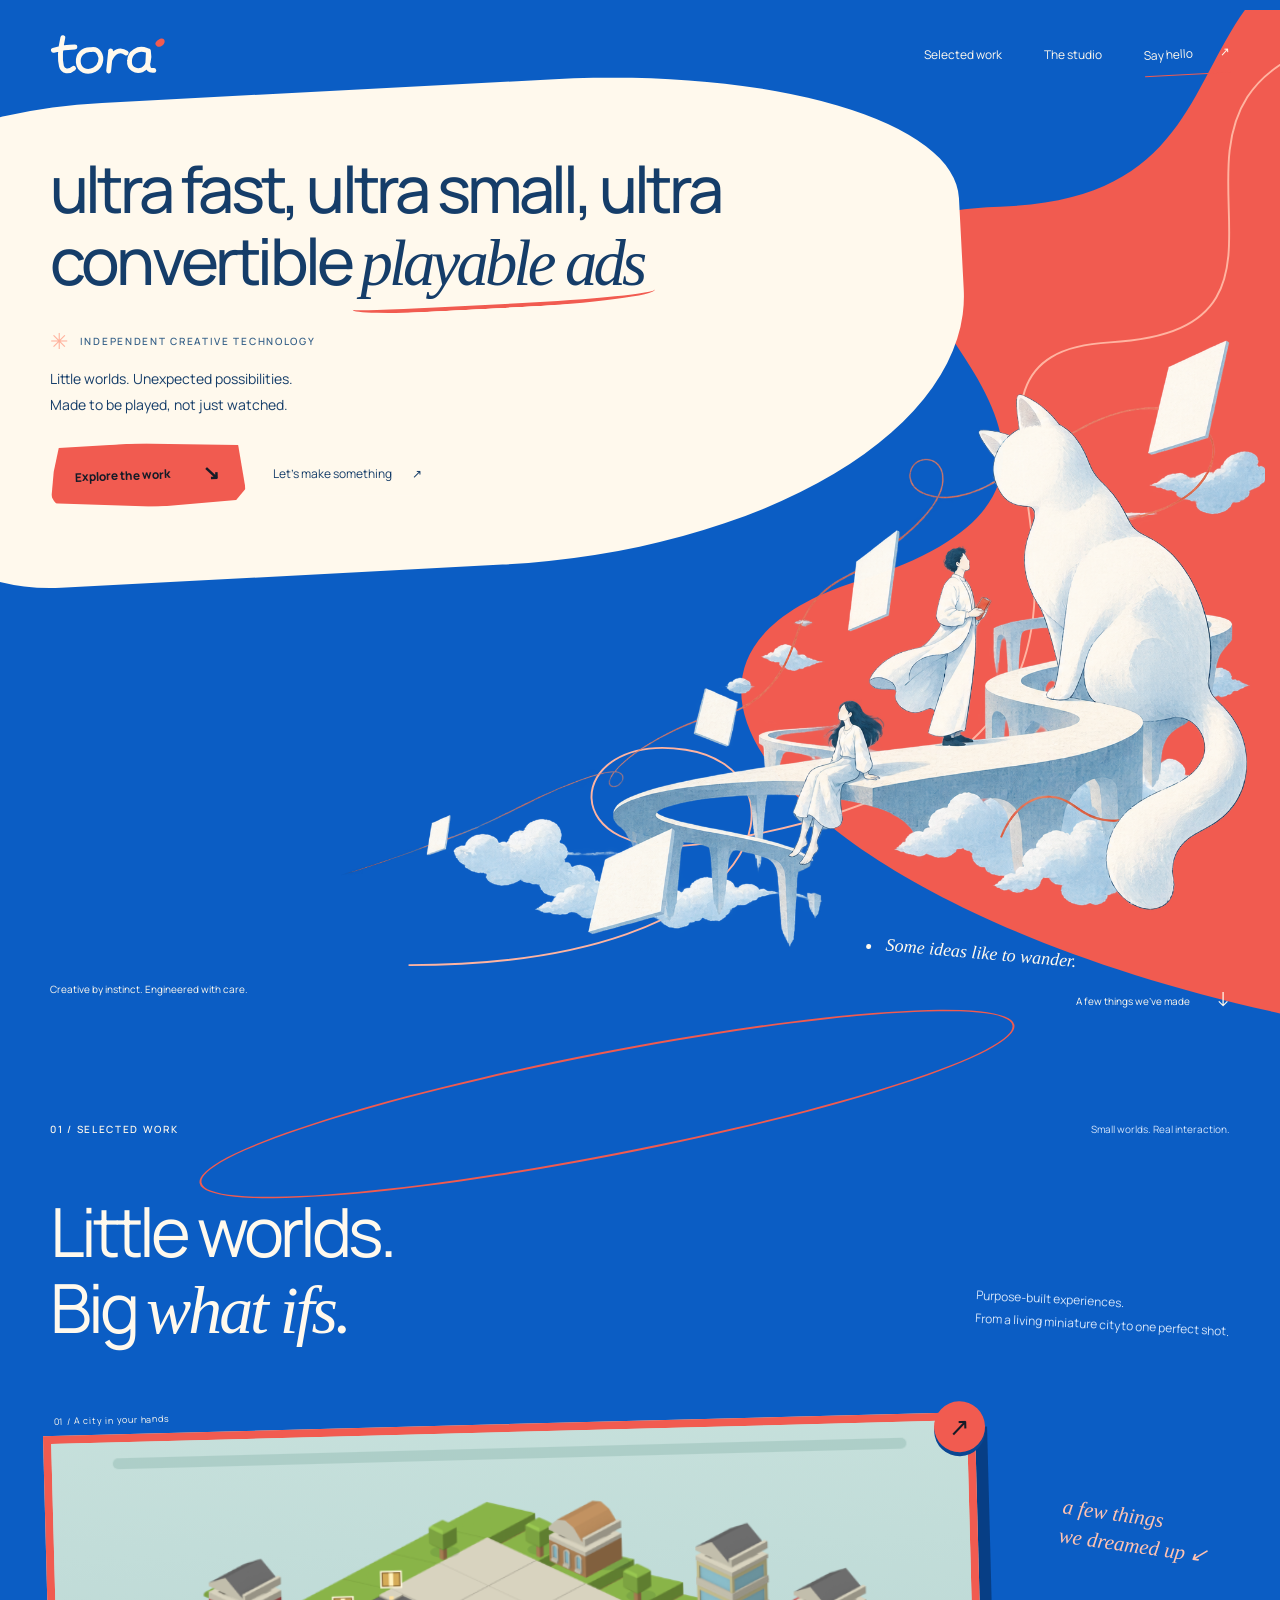
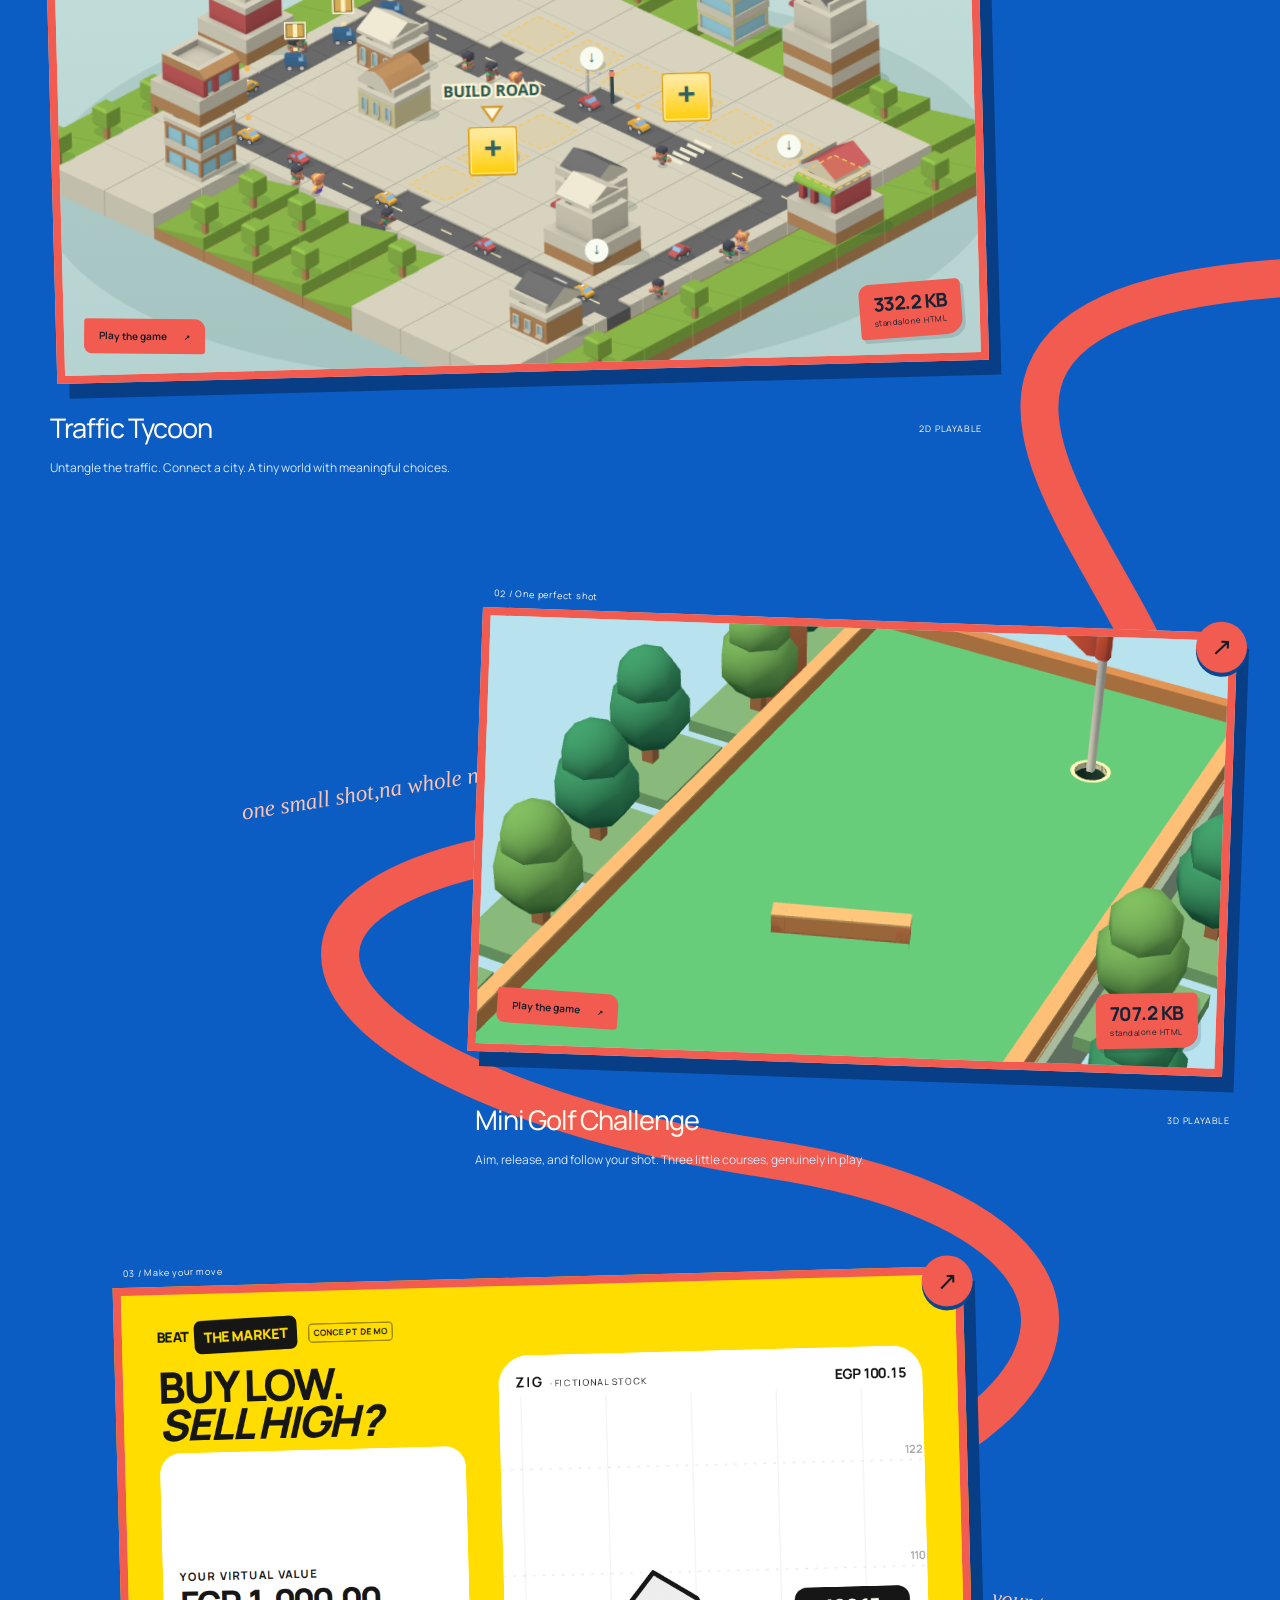
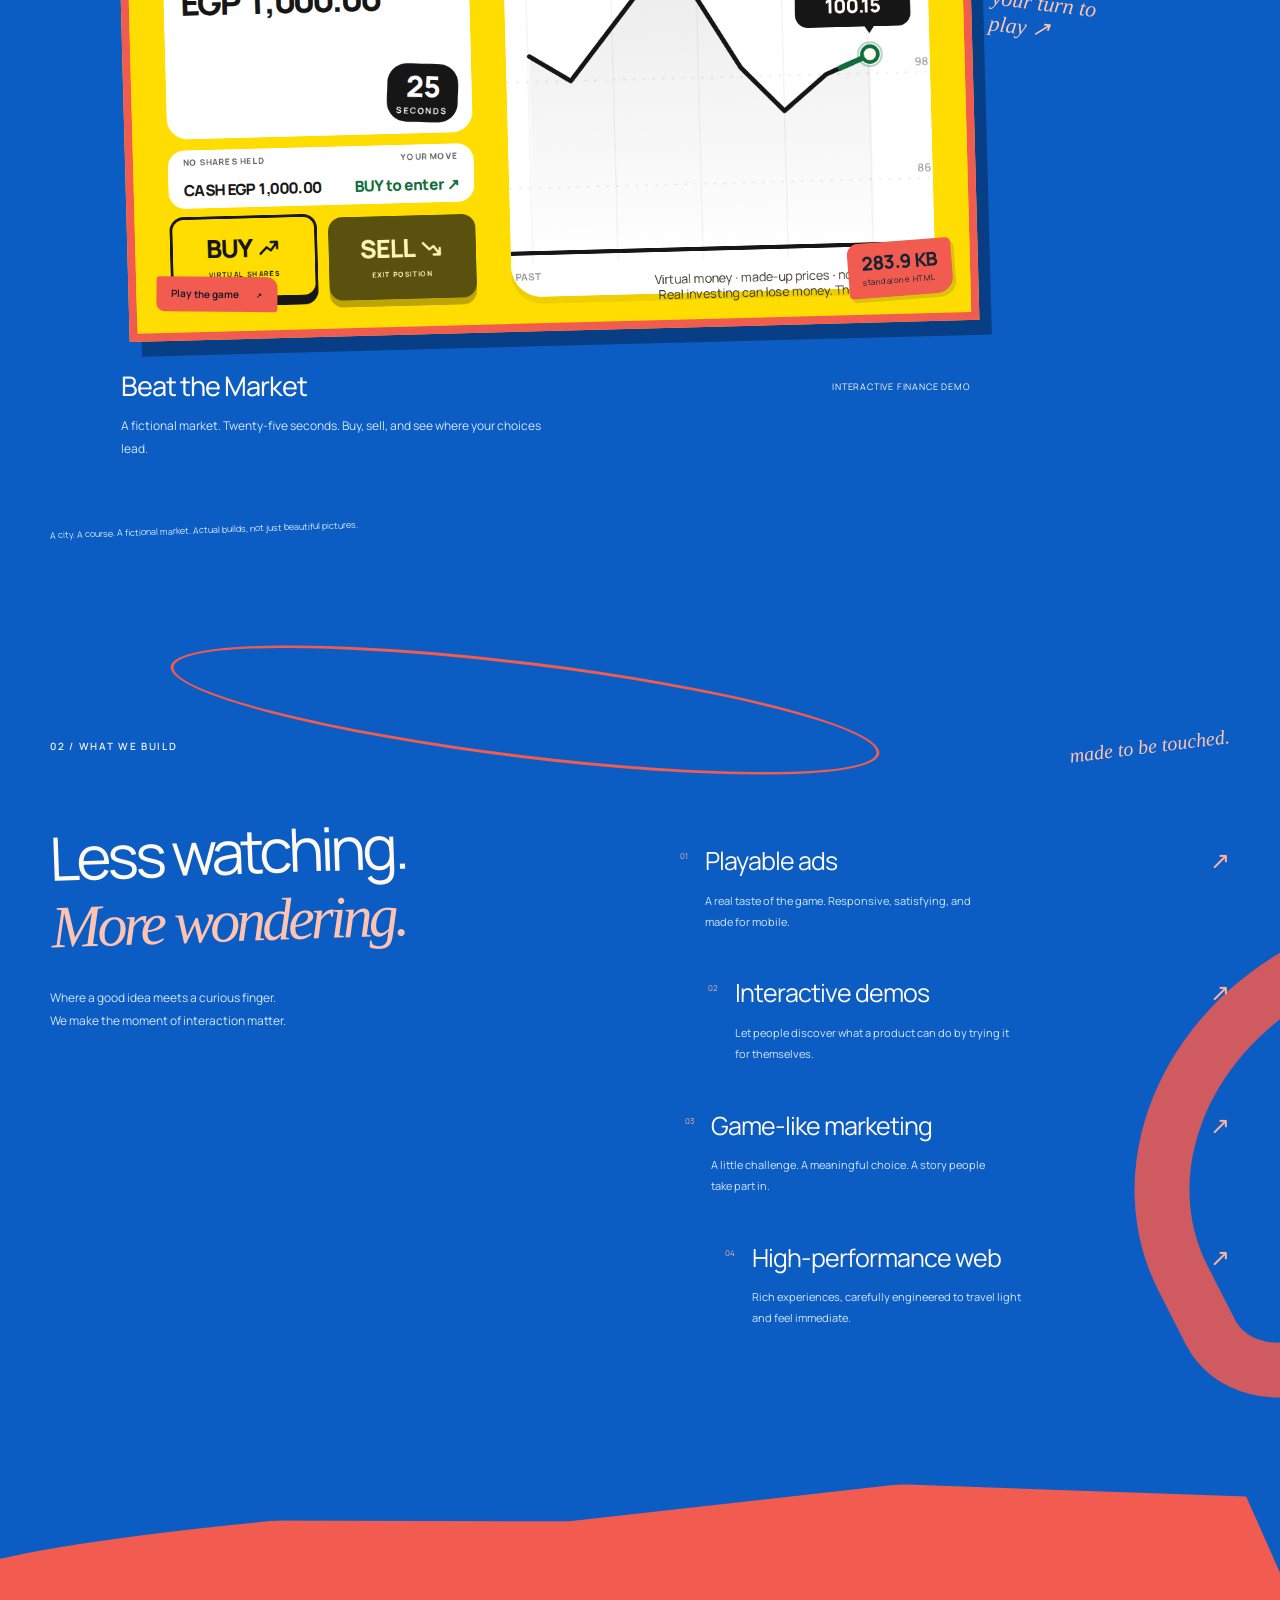
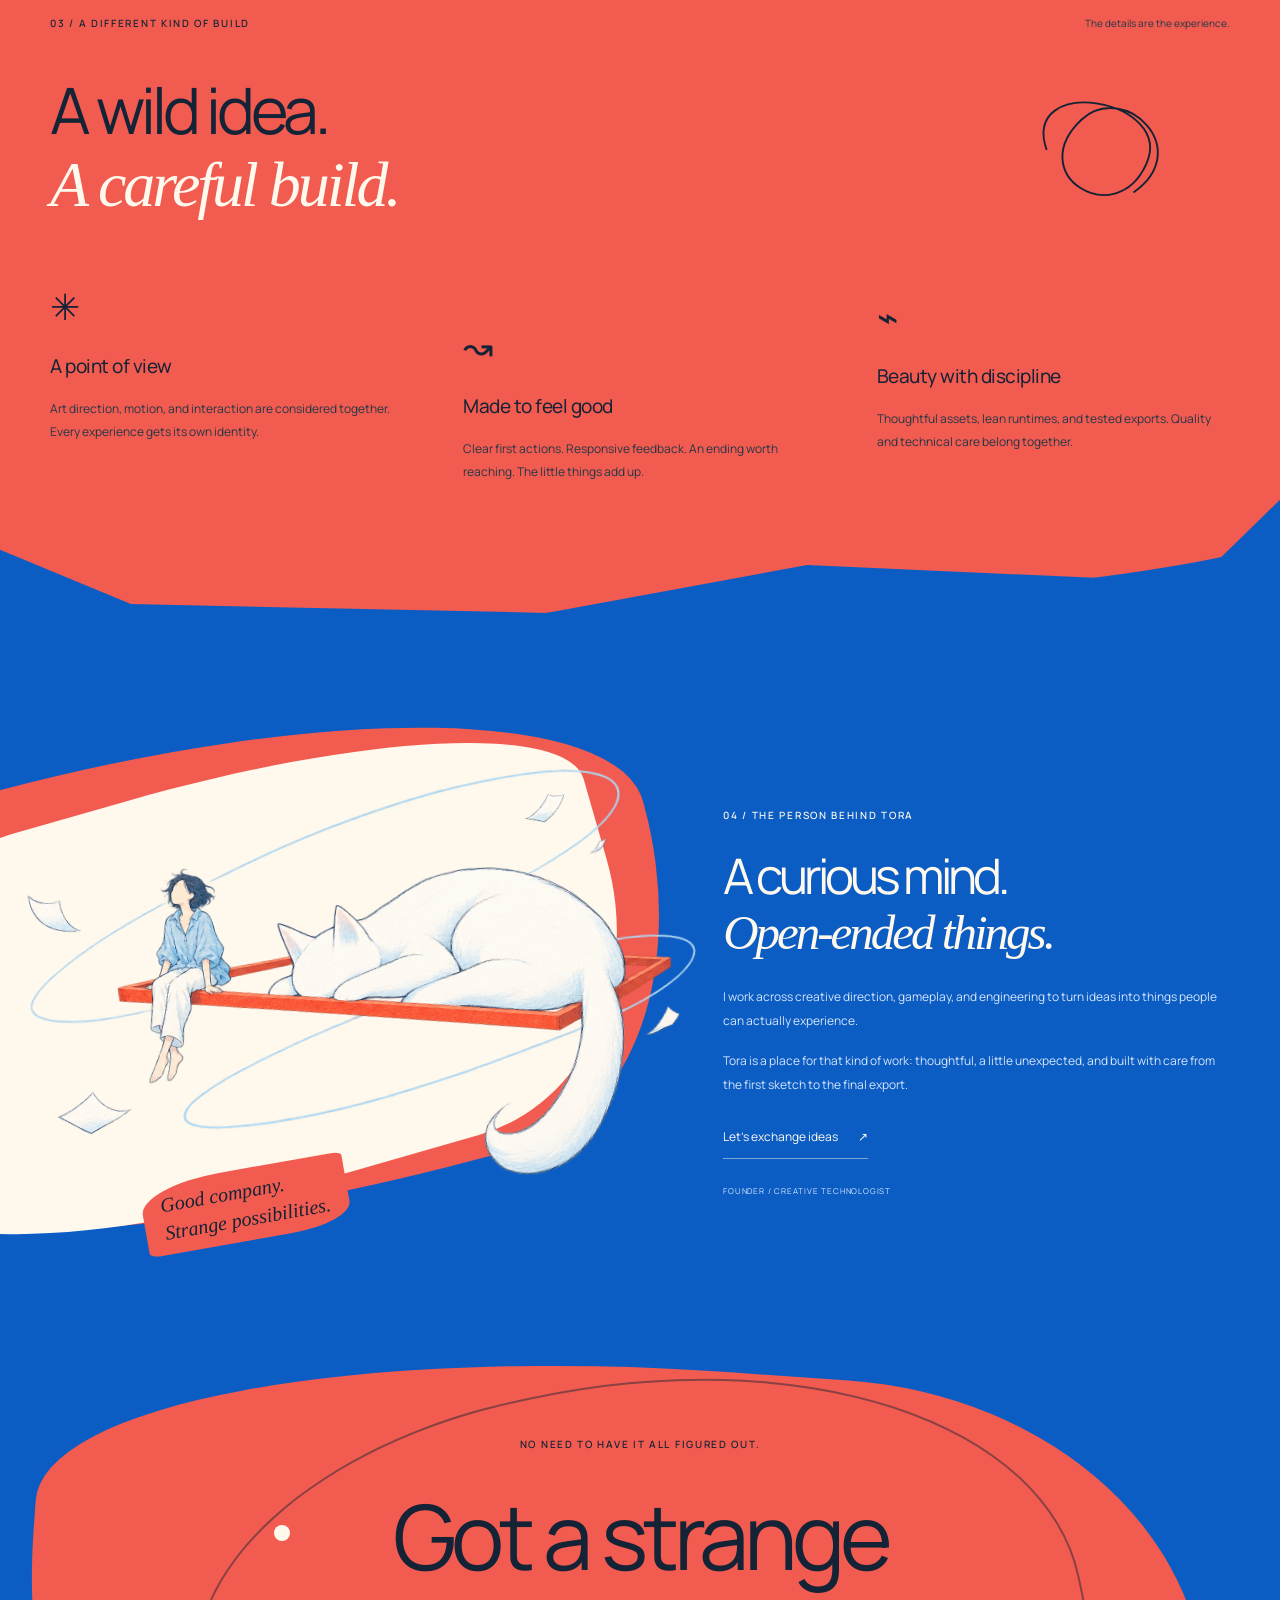
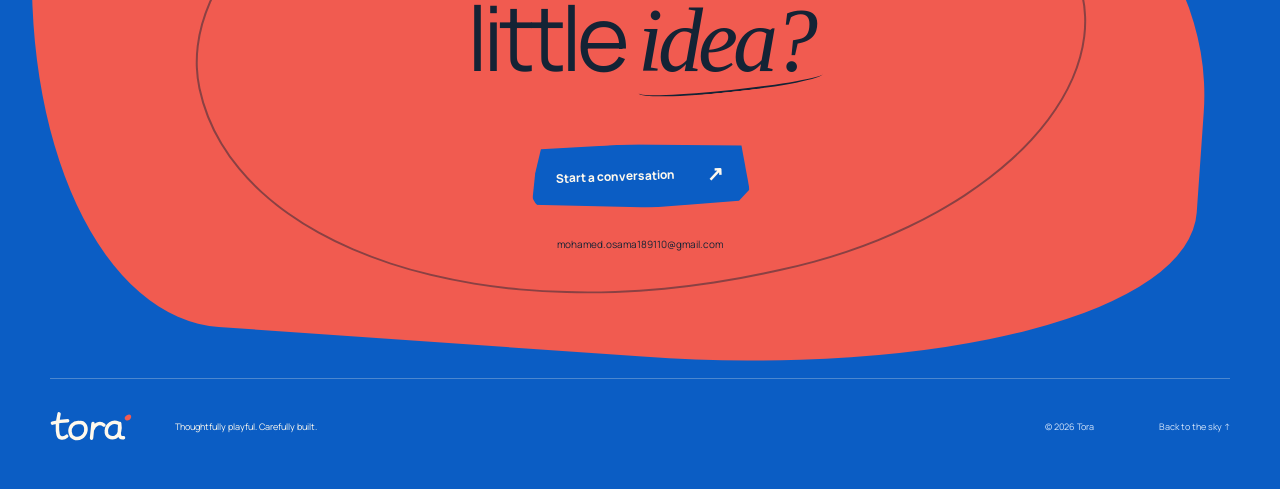
==== commit e264a026: "Frame live demos as phones and add curved white accents" ====
--- a/index.html
+++ b/index.html
@@ -7,7 +7,7 @@
   <meta name="description" content="Tora is an independent creative technology studio making playful ads, interactive demos and thoughtfully engineered digital experiences.">
   <title>Tora — A little wonder, made interactive.</title>
   <link rel="icon" href="assets/mark.svg?v=ultra-5" type="image/svg+xml">
-  <link rel="stylesheet" href="style.css?v=market-7751a3ff-2">
+  <link rel="stylesheet" href="style.css?v=phone-white-1">
   <script type="module" src="script.js?v=live-games-1"></script>
 </head>
 <body>
--- a/style.css
+++ b/style.css
@@ -40,3 +40,12 @@
 .project-market .project-image img{object-fit:contain;object-position:center}
 .project-market:before{content:'your turn to play ↗';position:absolute;right:-130px;top:40%;font:italic 22px Georgia,serif;color:#ffc3b2;transform:rotate(7deg);width:110px}
 @media(max-width:760px){.project-market{width:96%;margin:100px 0 0}.project-market:before{right:5%;top:-49px;width:auto;font-size:17px;transform:rotate(-3deg)}.project-market .project-image{aspect-ratio:4/3}.project-market .project-heading{flex-wrap:wrap;gap:7px}.project-market .project-heading>span{font-size:8px}}
+
+/* An irregular warm-white paper sweep opens the left side of the composition. */
+.hero-copy{isolation:isolate;color:#153d69}
+.hero-copy:before{content:'';position:absolute;z-index:-1;inset:-65px -65px -62px -190px;background:#fff9ed;border-radius:23% 36% 43% 17% / 22% 29% 52% 35%;transform:rotate(-3deg);pointer-events:none}
+.hero-copy h1,.hero-copy .intro,.hero-copy .text-link{color:#153d69}
+.hero-copy .eyebrow{color:#356088}
+.about-art{isolation:isolate}
+.about-art:before{content:'';position:absolute;inset:8% 12% 6% -25%;background:#fff9ed;border-radius:32% 54% 24% 51% / 54% 25% 55% 34%;transform:rotate(-13deg);z-index:-1;pointer-events:none}
+@media(max-width:760px){.hero-copy:before{inset:-33px -15px -35px -90px;border-radius:15% 31% 37% 20% / 22% 24% 36% 26%;transform:rotate(-2deg)}.about-art:before{inset:8% 8% 8% -20%}}
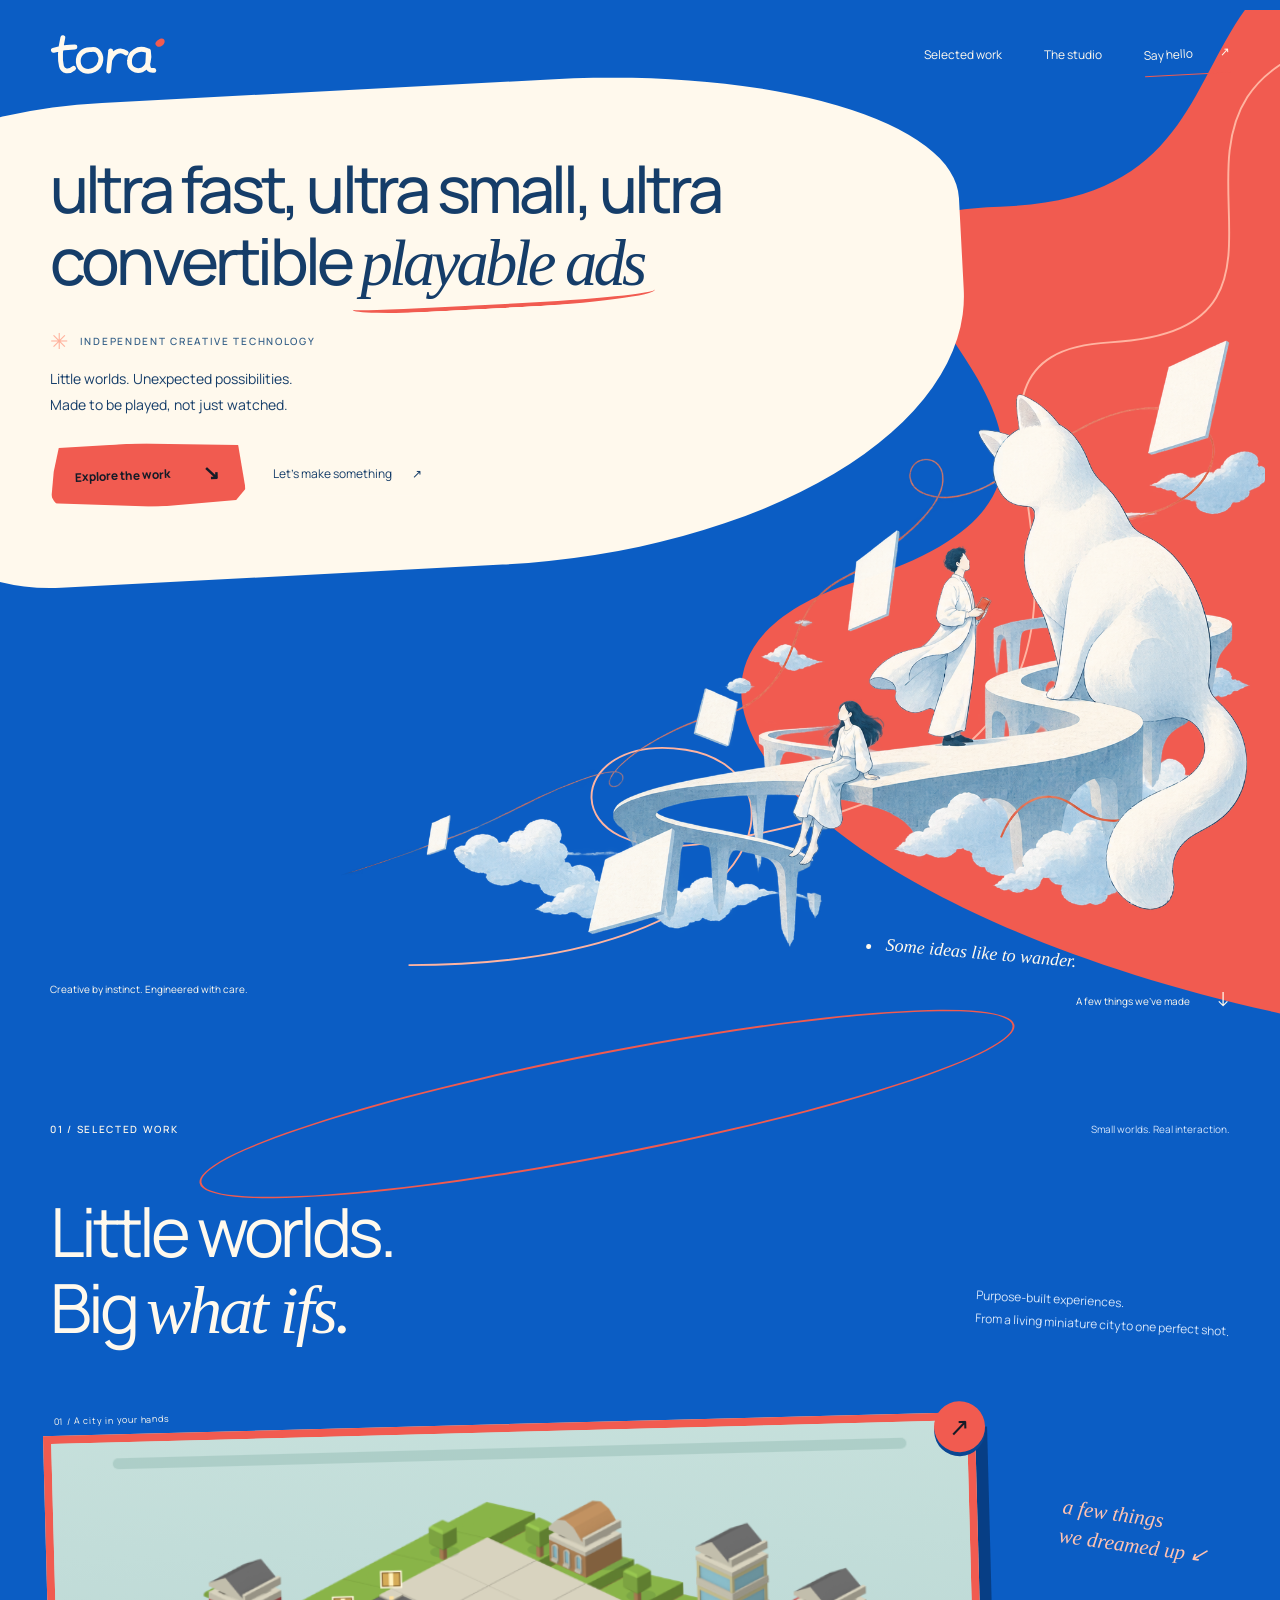
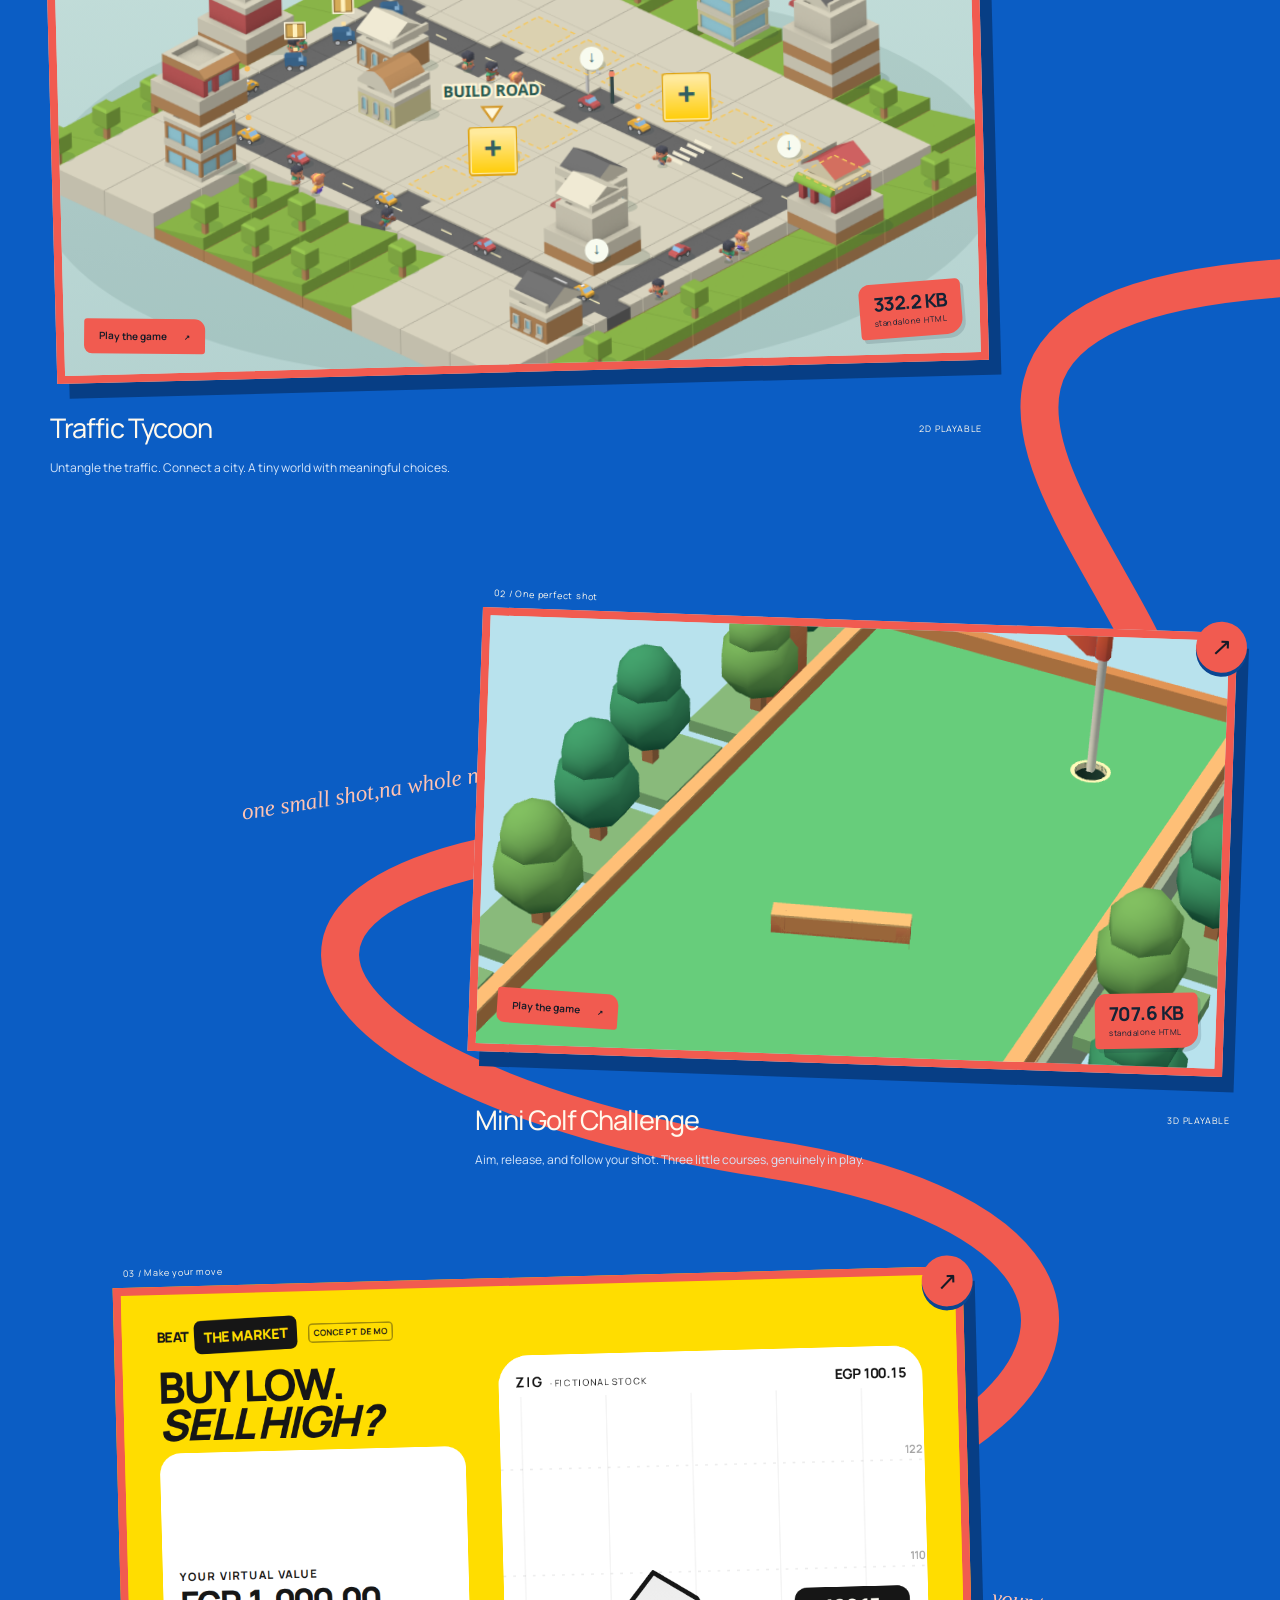
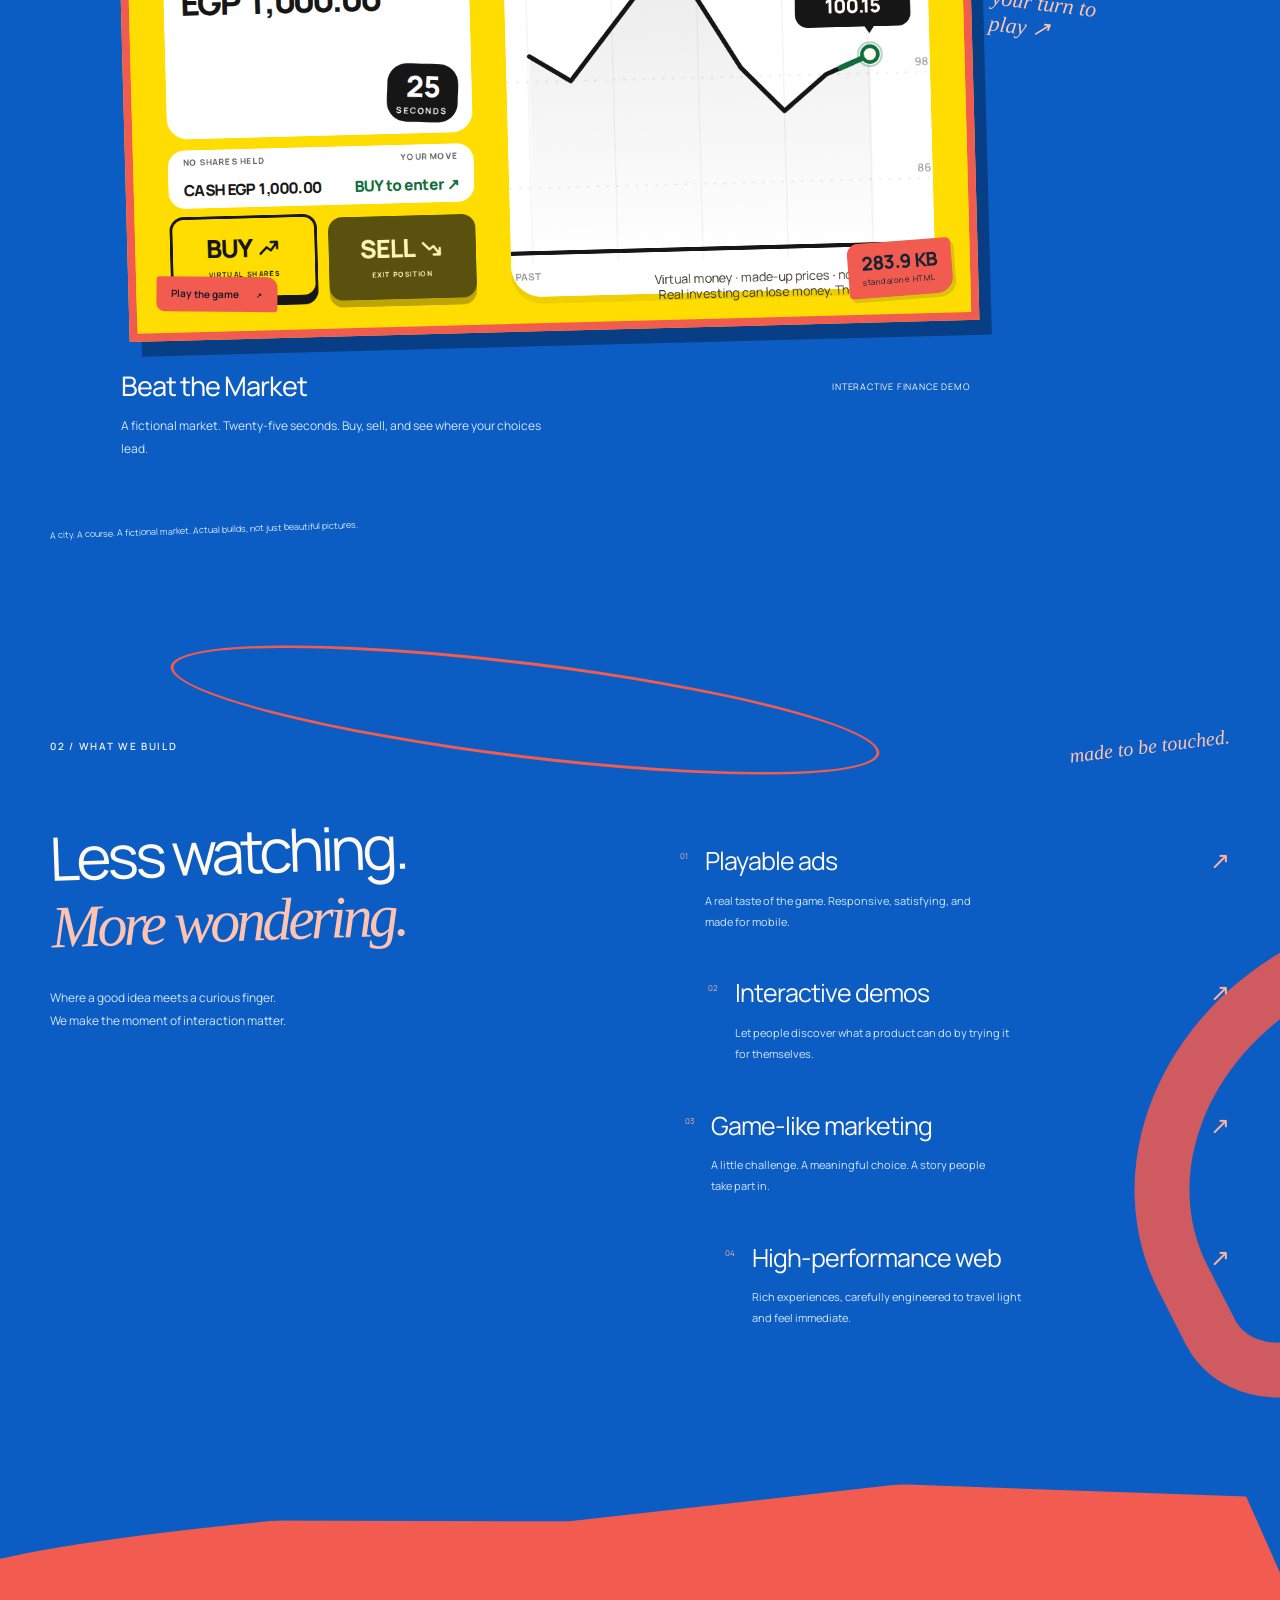
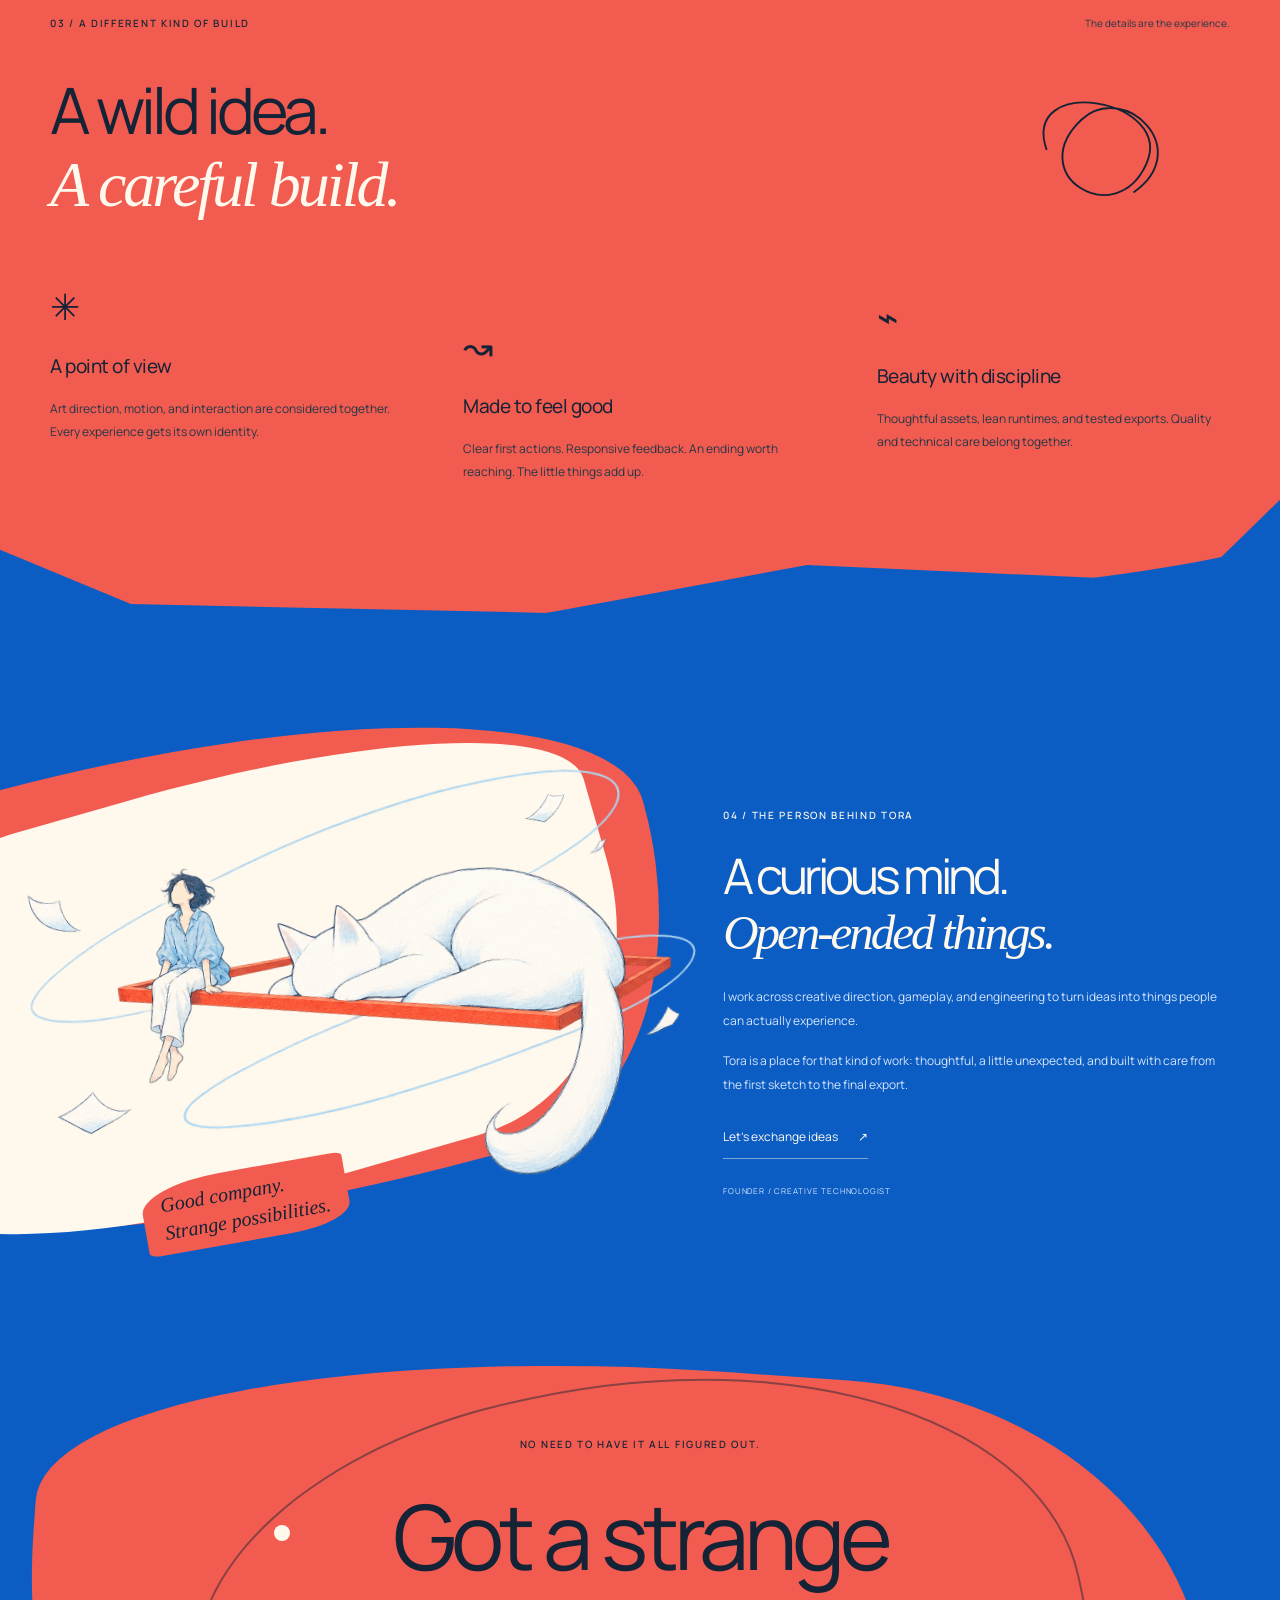
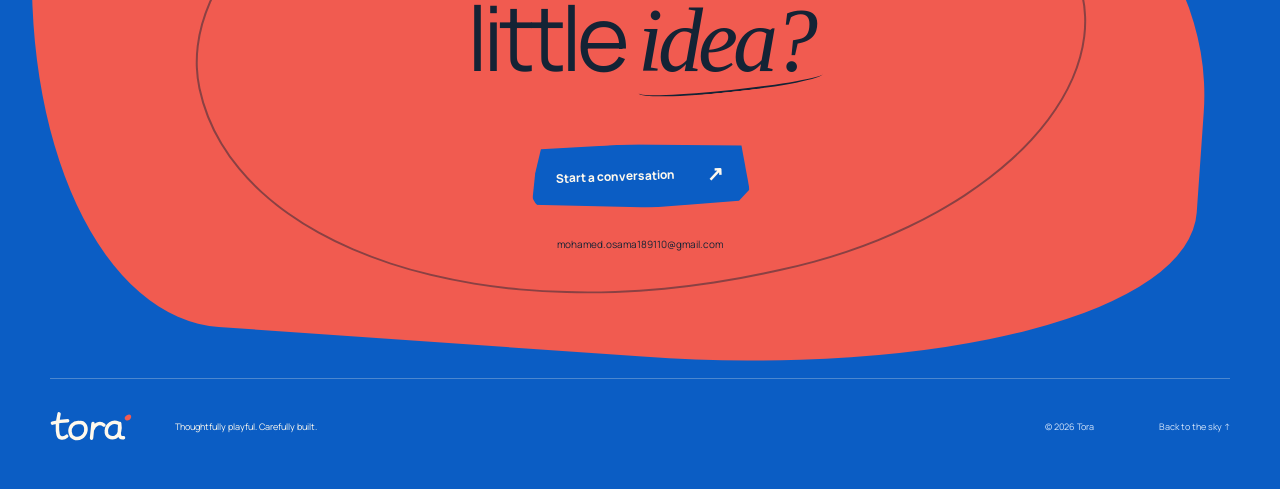
==== commit 8eee8e0f: "Refine golf camera and course details; default demos to large phones" ====
--- a/index.html
+++ b/index.html
@@ -34,15 +34,15 @@
       <div class="section-heading"><h2 id="work-title">Little worlds.<br>Big <em>what ifs.</em></h2><p>Purpose-built experiences.<br>From a living miniature city to one perfect shot.</p></div>
       <div class="project-grid"><svg class="work-scribble" viewBox="0 0 1000 1000" aria-hidden="true"><path d="M920 10C400 40 1170 440 610 420S140 600 530 660 720 1000 90 950"/></svg><span class="margin-note work-margin" aria-hidden="true">a few things<br>we dreamed up ↙</span>
         <article class="project project-city reveal">
-          <a class="project-image traffic" href="traffic-tycoon/play.html" aria-label="Play Traffic Tycoon"><img src="assets/traffic.png" alt="A miniature isometric city with roads, vehicles and landscaped neighborhoods in Traffic Tycoon" width="780" height="1688" loading="lazy"><span class="image-label">01 / A city in your hands</span><span class="play-button" aria-hidden="true">↗</span><span class="film-caption">Play the game <i aria-hidden="true">↗</i></span><span class="project-size" title="332,228 bytes · complete standalone Unity HTML"><strong>332.2 KB</strong><small>standalone HTML</small></span></a>
+          <a class="project-image traffic" href="traffic-tycoon/play.html?v=screen-sizes-1" aria-label="Play Traffic Tycoon"><img src="assets/traffic.png" alt="A miniature isometric city with roads, vehicles and landscaped neighborhoods in Traffic Tycoon" width="780" height="1688" loading="lazy"><span class="image-label">01 / A city in your hands</span><span class="play-button" aria-hidden="true">↗</span><span class="film-caption">Play the game <i aria-hidden="true">↗</i></span><span class="project-size" title="332,228 bytes · complete standalone Unity HTML"><strong>332.2 KB</strong><small>standalone HTML</small></span></a>
           <div class="project-heading"><h3>Traffic Tycoon</h3><span>2D playable</span></div><p>Untangle the traffic. Connect a city. A tiny world with meaningful choices.</p>
         </article>
         <article class="project project-golf reveal">
-          <a class="project-image golf" href="mini-golf/play.html" aria-label="Play Mini Golf Challenge"><img src="assets/golf-v2.png" alt="A sunny three-dimensional miniature golf course with green fairways, wooden borders and a red flag" width="780" height="1688" loading="lazy"><span class="image-label">02 / One perfect shot</span><span class="play-button" aria-hidden="true">↗</span><span class="film-caption">Play the game <i aria-hidden="true">↗</i></span><span class="project-size" title="707,170 bytes · complete standalone Unity HTML"><strong>707.2 KB</strong><small>standalone HTML</small></span></a>
+          <a class="project-image golf" href="mini-golf/play.html?v=screen-sizes-1" aria-label="Play Mini Golf Challenge"><img src="assets/golf-v2.png" alt="A sunny three-dimensional miniature golf course with green fairways, wooden borders and a red flag" width="780" height="1688" loading="lazy"><span class="image-label">02 / One perfect shot</span><span class="play-button" aria-hidden="true">↗</span><span class="film-caption">Play the game <i aria-hidden="true">↗</i></span><span class="project-size" title="707,170 bytes · complete standalone Unity HTML"><strong>707.6 KB</strong><small>standalone HTML</small></span></a>
           <div class="project-heading"><h3>Mini Golf Challenge</h3><span>3D playable</span></div><p>Aim, release, and follow your shot. Three little courses, genuinely in play.</p>
         </article>
         <article class="project project-market reveal">
-          <a class="project-image market" href="beat-market/play.html" aria-label="Play Beat the Market, a fictional trading game"><img src="assets/beat-market.png" alt="Beat the Market: yellow, white and black arcade trading game with a live fictional stock chart and Buy and Sell controls" width="1200" height="900" loading="lazy"><span class="image-label">03 / Make your move</span><span class="play-button" aria-hidden="true">↗</span><span class="film-caption">Play the game <i aria-hidden="true">↗</i></span><span class="project-size" title="283,902 bytes · standalone concept HTML, browser companion separate"><strong>283.9 KB</strong><small>standalone HTML</small></span></a>
+          <a class="project-image market" href="beat-market/play.html?v=screen-sizes-1" aria-label="Play Beat the Market, a fictional trading game"><img src="assets/beat-market.png" alt="Beat the Market: yellow, white and black arcade trading game with a live fictional stock chart and Buy and Sell controls" width="1200" height="900" loading="lazy"><span class="image-label">03 / Make your move</span><span class="play-button" aria-hidden="true">↗</span><span class="film-caption">Play the game <i aria-hidden="true">↗</i></span><span class="project-size" title="283,902 bytes · standalone concept HTML, browser companion separate"><strong>283.9 KB</strong><small>standalone HTML</small></span></a>
           <div class="project-heading"><h3>Beat the Market</h3><span>Interactive finance demo</span></div><p>A fictional market. Twenty-five seconds. Buy, sell, and see where your choices lead.</p>
         </article>
       </div>
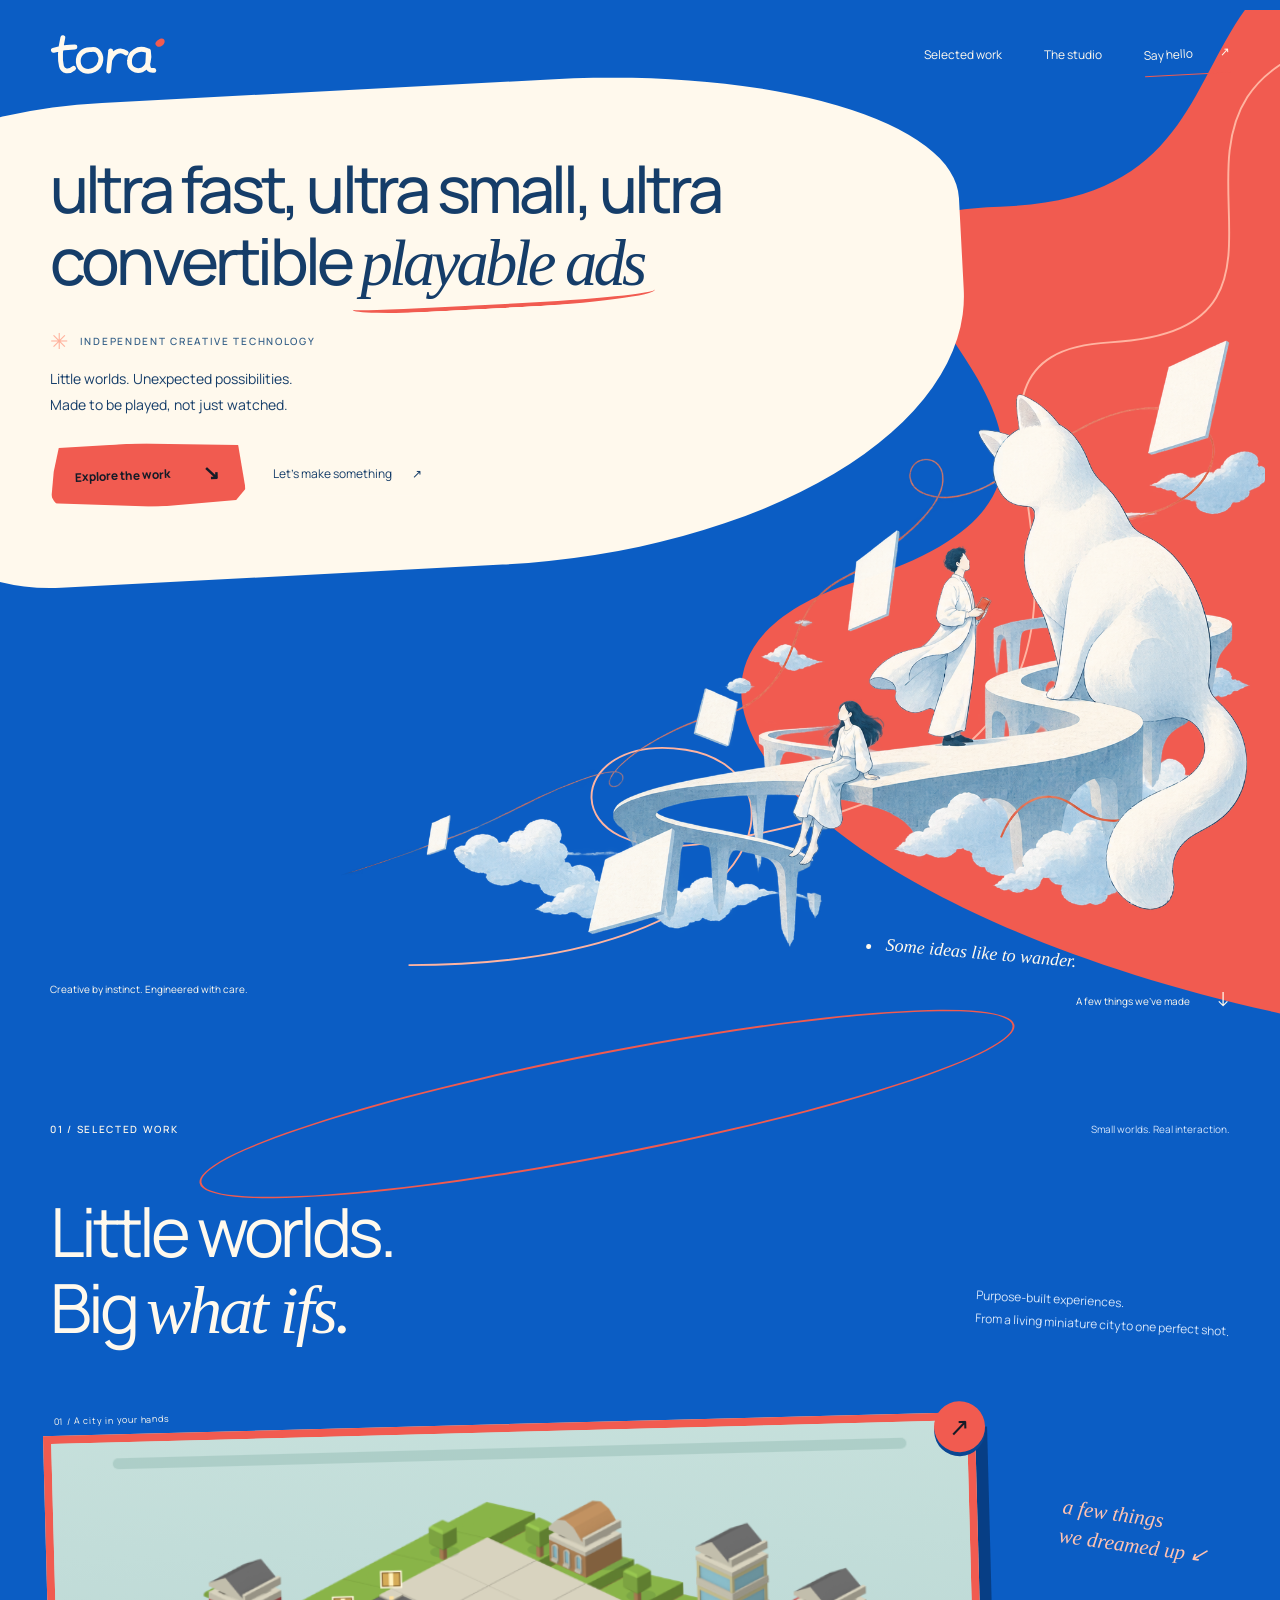
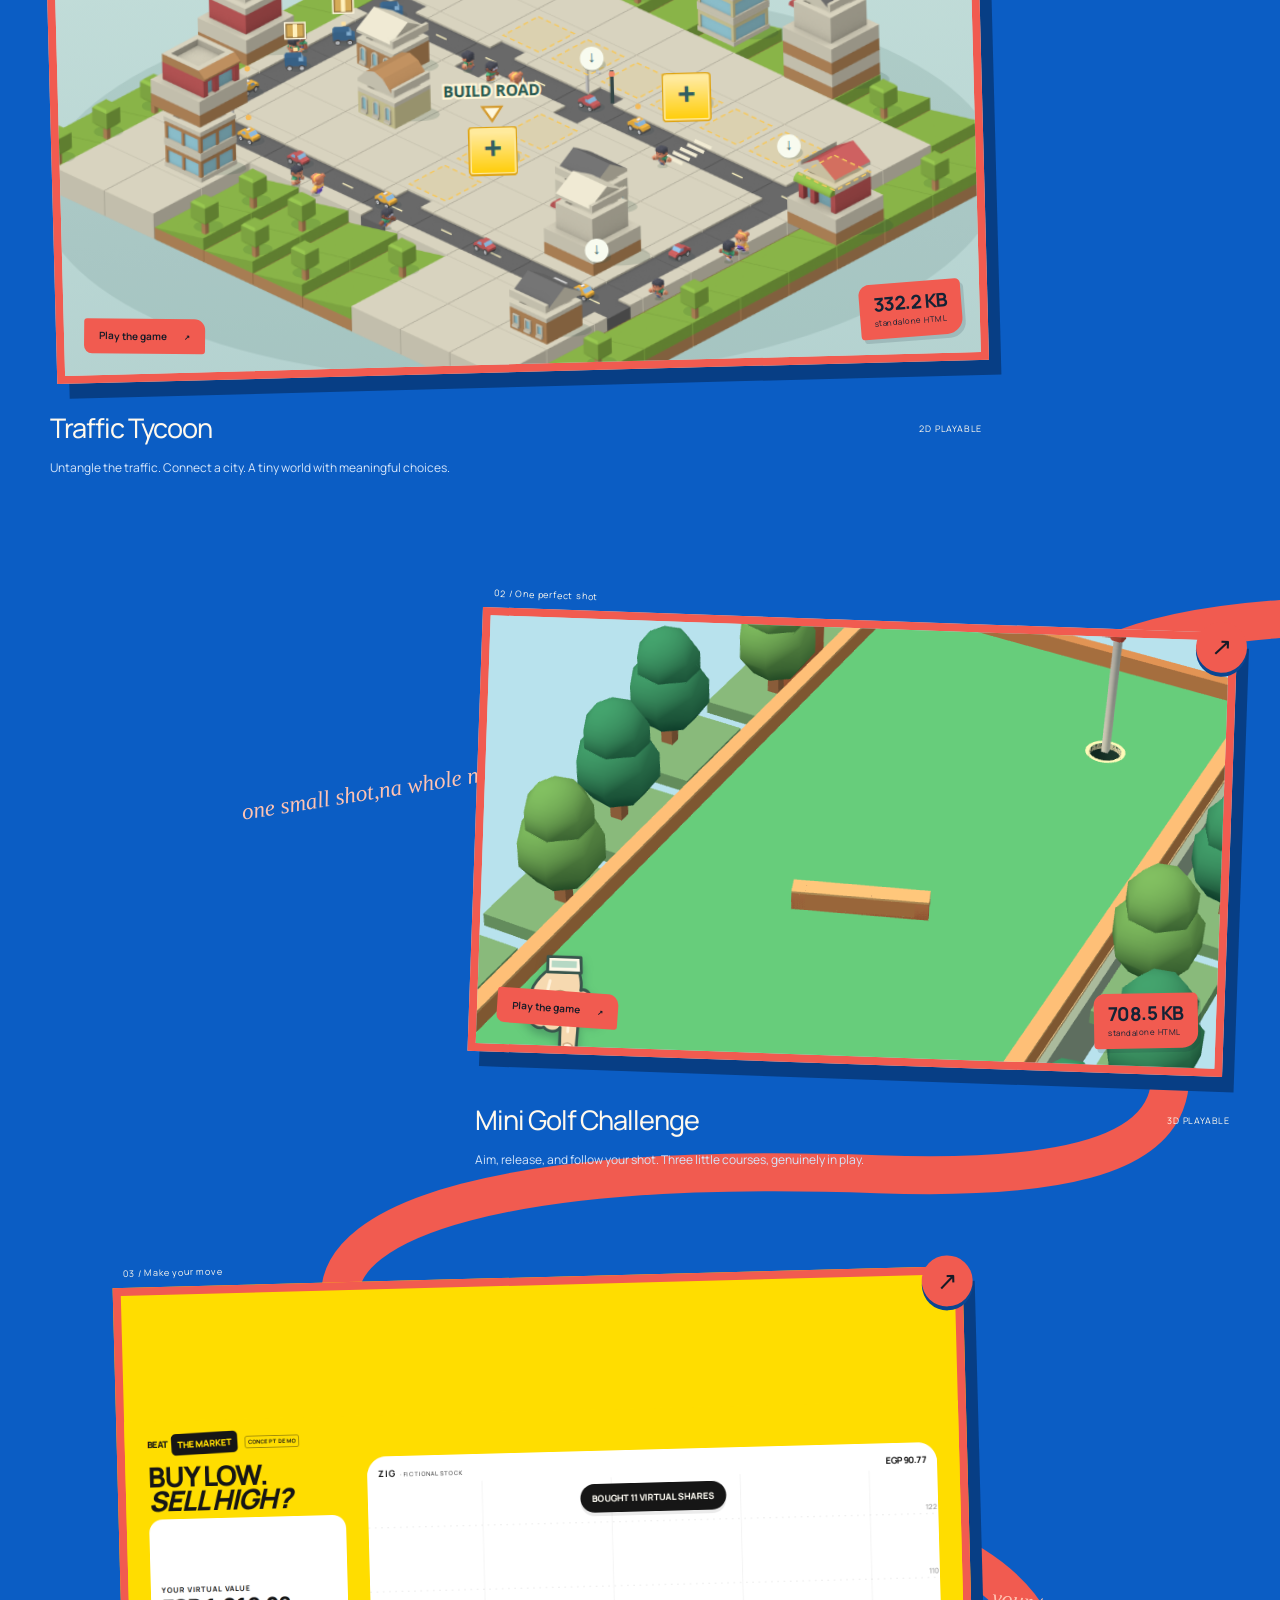
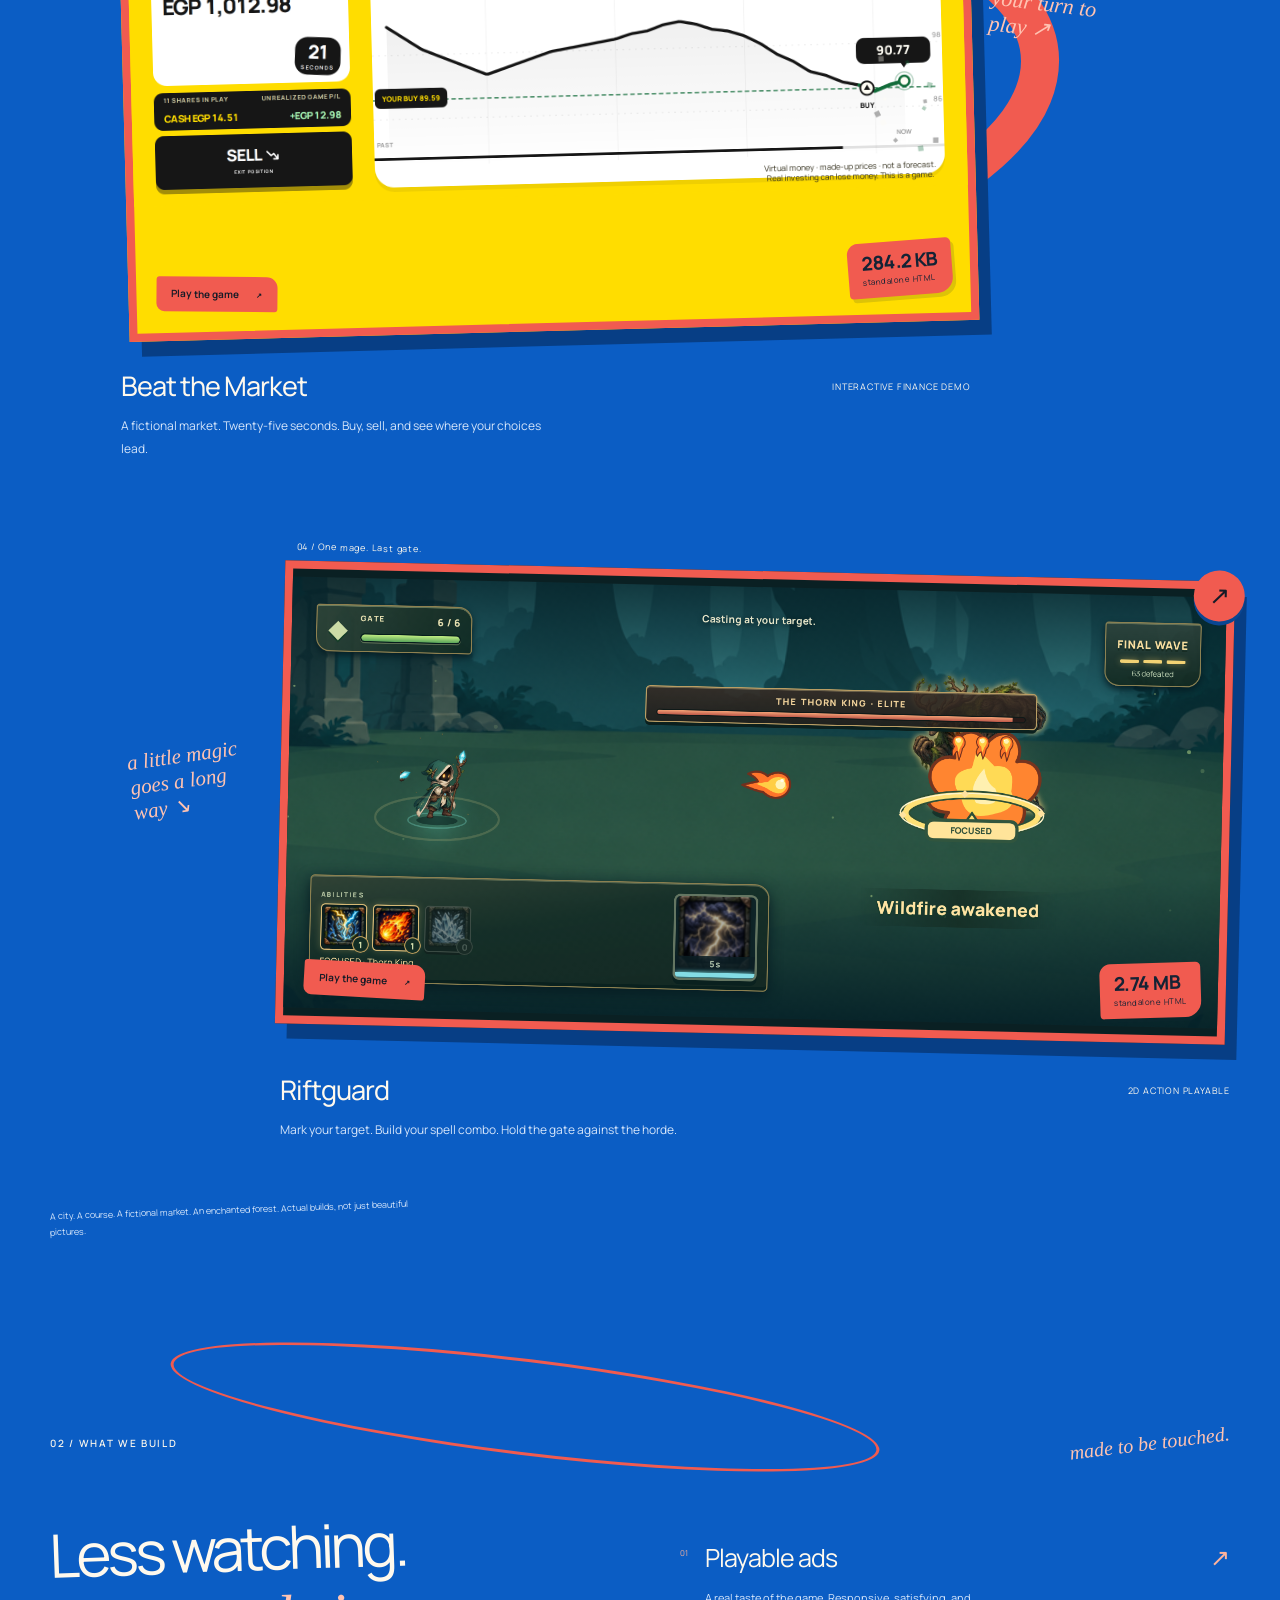
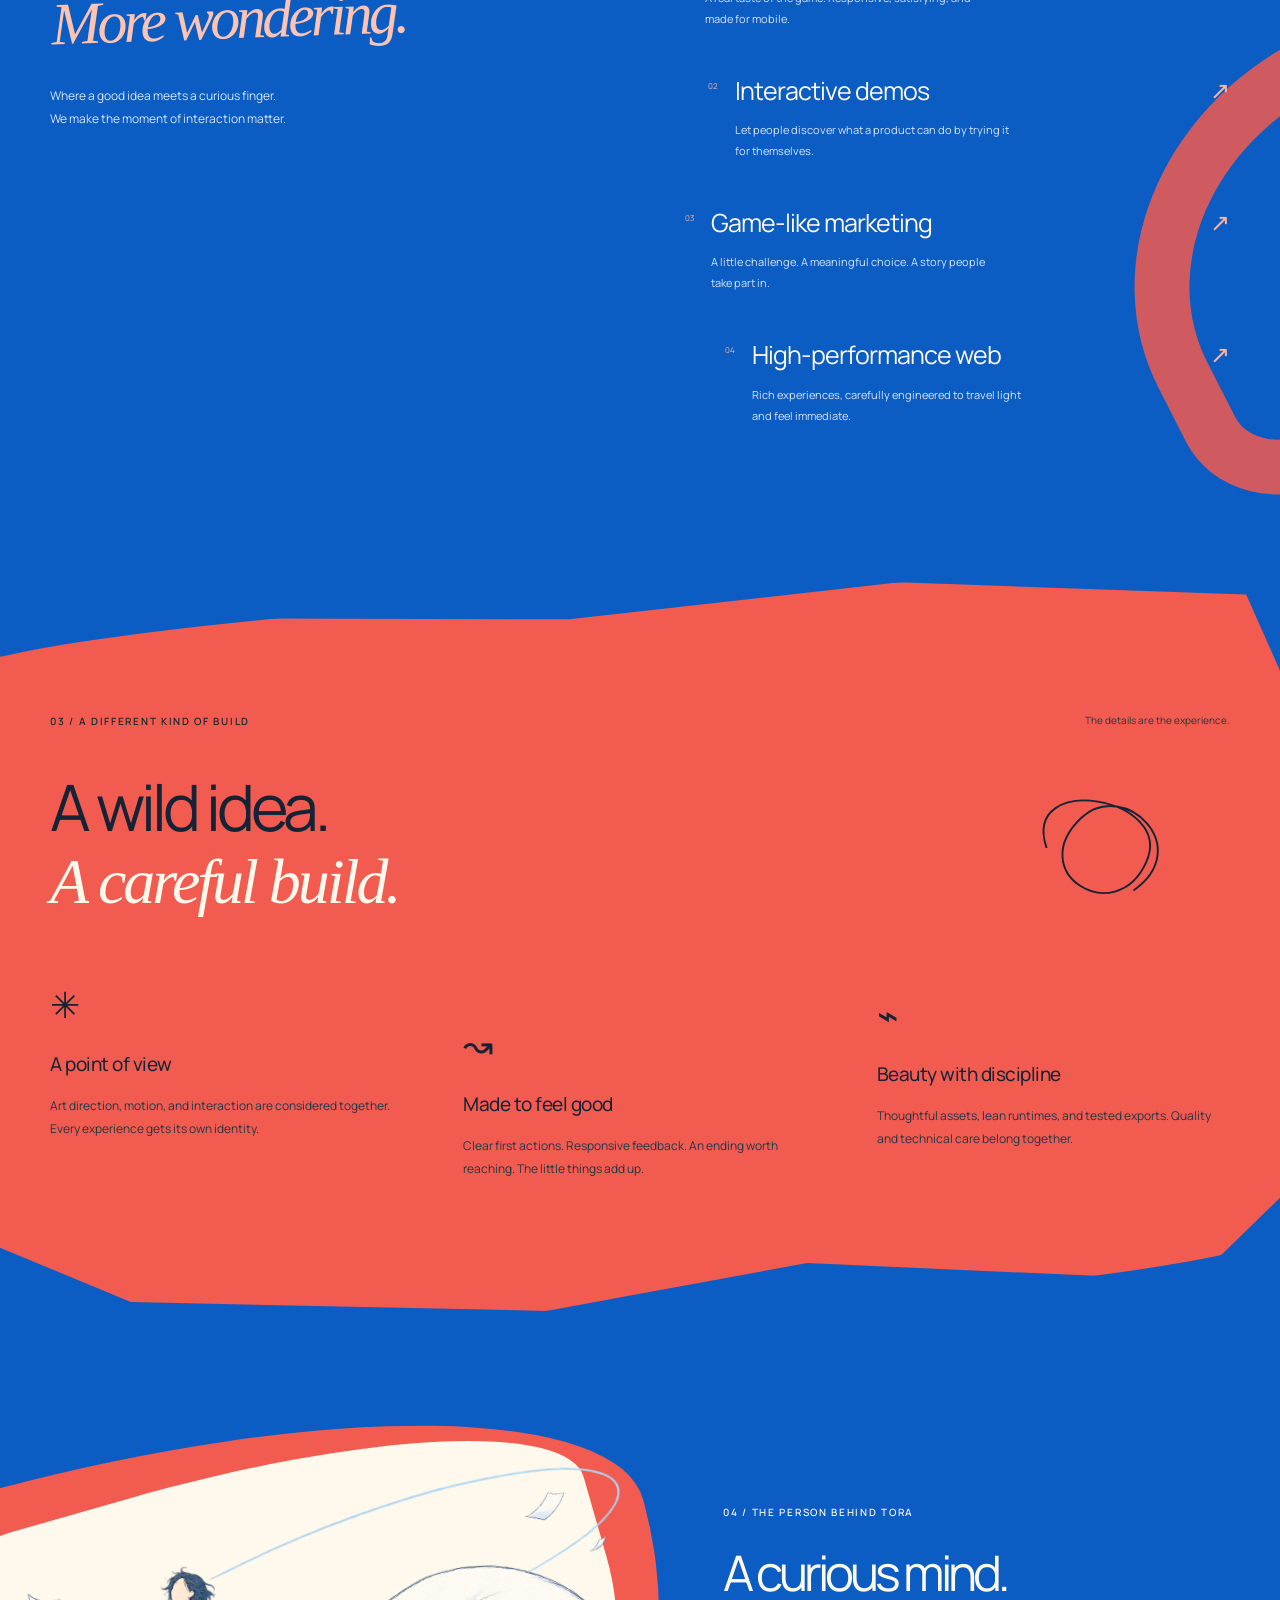
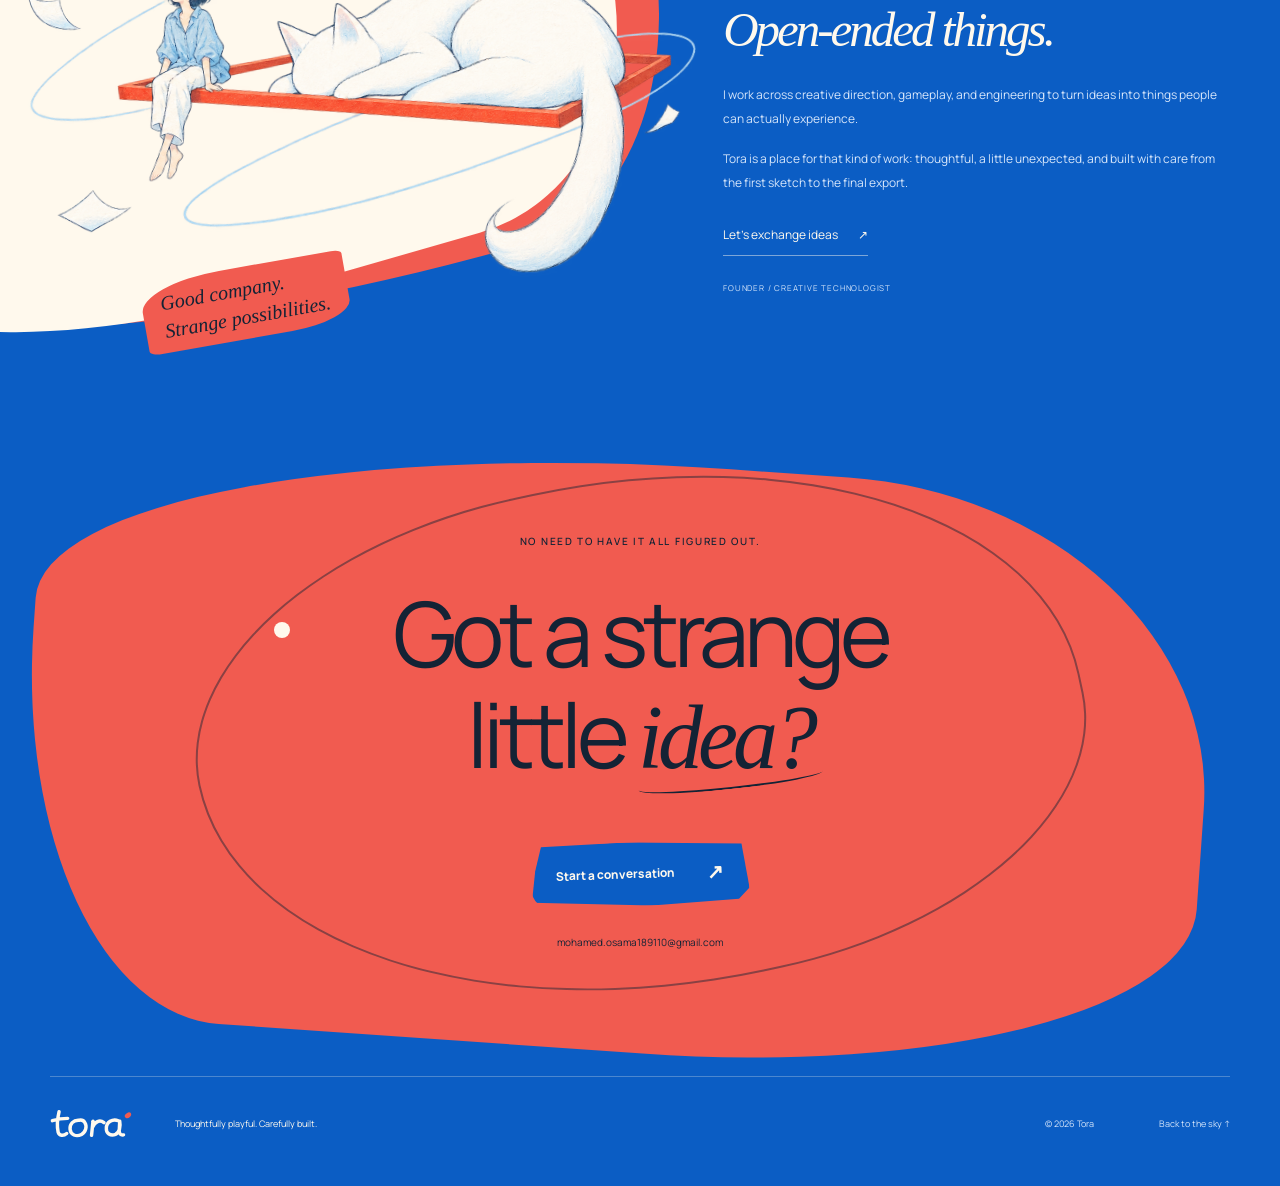
==== commit 6dbf6892: "Add Riftguard showcase, single trade button and dorsal hand hint" ====
--- a/index.html
+++ b/index.html
@@ -7,7 +7,7 @@
   <meta name="description" content="Tora is an independent creative technology studio making playful ads, interactive demos and thoughtfully engineered digital experiences.">
   <title>Tora — A little wonder, made interactive.</title>
   <link rel="icon" href="assets/mark.svg?v=ultra-5" type="image/svg+xml">
-  <link rel="stylesheet" href="style.css?v=phone-white-1">
+  <link rel="stylesheet" href="style.css?v=rift-card-1">
   <script type="module" src="script.js?v=live-games-1"></script>
 </head>
 <body>
@@ -34,19 +34,23 @@
       <div class="section-heading"><h2 id="work-title">Little worlds.<br>Big <em>what ifs.</em></h2><p>Purpose-built experiences.<br>From a living miniature city to one perfect shot.</p></div>
       <div class="project-grid"><svg class="work-scribble" viewBox="0 0 1000 1000" aria-hidden="true"><path d="M920 10C400 40 1170 440 610 420S140 600 530 660 720 1000 90 950"/></svg><span class="margin-note work-margin" aria-hidden="true">a few things<br>we dreamed up ↙</span>
         <article class="project project-city reveal">
-          <a class="project-image traffic" href="traffic-tycoon/play.html?v=screen-sizes-1" aria-label="Play Traffic Tycoon"><img src="assets/traffic.png" alt="A miniature isometric city with roads, vehicles and landscaped neighborhoods in Traffic Tycoon" width="780" height="1688" loading="lazy"><span class="image-label">01 / A city in your hands</span><span class="play-button" aria-hidden="true">↗</span><span class="film-caption">Play the game <i aria-hidden="true">↗</i></span><span class="project-size" title="332,228 bytes · complete standalone Unity HTML"><strong>332.2 KB</strong><small>standalone HTML</small></span></a>
+          <a class="project-image traffic" href="traffic-tycoon/play.html?v=hand-toggle-rift-1" aria-label="Play Traffic Tycoon"><img src="assets/traffic.png" alt="A miniature isometric city with roads, vehicles and landscaped neighborhoods in Traffic Tycoon" width="780" height="1688" loading="lazy"><span class="image-label">01 / A city in your hands</span><span class="play-button" aria-hidden="true">↗</span><span class="film-caption">Play the game <i aria-hidden="true">↗</i></span><span class="project-size" title="332,228 bytes · complete standalone Unity HTML"><strong>332.2 KB</strong><small>standalone HTML</small></span></a>
           <div class="project-heading"><h3>Traffic Tycoon</h3><span>2D playable</span></div><p>Untangle the traffic. Connect a city. A tiny world with meaningful choices.</p>
         </article>
         <article class="project project-golf reveal">
-          <a class="project-image golf" href="mini-golf/play.html?v=screen-sizes-1" aria-label="Play Mini Golf Challenge"><img src="assets/golf-v2.png" alt="A sunny three-dimensional miniature golf course with green fairways, wooden borders and a red flag" width="780" height="1688" loading="lazy"><span class="image-label">02 / One perfect shot</span><span class="play-button" aria-hidden="true">↗</span><span class="film-caption">Play the game <i aria-hidden="true">↗</i></span><span class="project-size" title="707,170 bytes · complete standalone Unity HTML"><strong>707.6 KB</strong><small>standalone HTML</small></span></a>
+          <a class="project-image golf" href="mini-golf/play.html?v=hand-toggle-rift-1" aria-label="Play Mini Golf Challenge"><img src="assets/golf-v3.png" alt="A sunny three-dimensional miniature golf course with green fairways, wooden borders and a red flag" width="860" height="1864" loading="lazy"><span class="image-label">02 / One perfect shot</span><span class="play-button" aria-hidden="true">↗</span><span class="film-caption">Play the game <i aria-hidden="true">↗</i></span><span class="project-size" title="708,523 bytes · complete standalone Unity HTML"><strong>708.5 KB</strong><small>standalone HTML</small></span></a>
           <div class="project-heading"><h3>Mini Golf Challenge</h3><span>3D playable</span></div><p>Aim, release, and follow your shot. Three little courses, genuinely in play.</p>
         </article>
         <article class="project project-market reveal">
-          <a class="project-image market" href="beat-market/play.html?v=screen-sizes-1" aria-label="Play Beat the Market, a fictional trading game"><img src="assets/beat-market.png" alt="Beat the Market: yellow, white and black arcade trading game with a live fictional stock chart and Buy and Sell controls" width="1200" height="900" loading="lazy"><span class="image-label">03 / Make your move</span><span class="play-button" aria-hidden="true">↗</span><span class="film-caption">Play the game <i aria-hidden="true">↗</i></span><span class="project-size" title="283,902 bytes · standalone concept HTML, browser companion separate"><strong>283.9 KB</strong><small>standalone HTML</small></span></a>
+          <a class="project-image market" href="beat-market/play.html?v=hand-toggle-rift-1" aria-label="Play Beat the Market, a fictional trading game"><img src="assets/beat-market-toggle.png" alt="Beat the Market: yellow, white and black arcade trading game with a live fictional stock chart and Buy and Sell controls" width="1864" height="860" loading="lazy"><span class="image-label">03 / Make your move</span><span class="play-button" aria-hidden="true">↗</span><span class="film-caption">Play the game <i aria-hidden="true">↗</i></span><span class="project-size" title="284,216 bytes · standalone concept HTML, browser companion separate"><strong>284.2 KB</strong><small>standalone HTML</small></span></a>
           <div class="project-heading"><h3>Beat the Market</h3><span>Interactive finance demo</span></div><p>A fictional market. Twenty-five seconds. Buy, sell, and see where your choices lead.</p>
         </article>
+        <article class="project project-rift reveal">
+          <a class="project-image rift" href="rift-guard/play.html?v=hand-toggle-rift-1" aria-label="Play Riftguard"><img src="assets/riftguard.png" alt="Riftguard: a hooded mage defending a forest gate against monsters and an ancient woodland boss" width="1688" height="780" loading="lazy"><span class="image-label">04 / One mage. Last gate.</span><span class="play-button" aria-hidden="true">↗</span><span class="film-caption">Play the game <i aria-hidden="true">↗</i></span><span class="project-size" title="2,739,960 bytes · complete standalone Unity HTML"><strong>2.74 MB</strong><small>standalone HTML</small></span></a>
+          <div class="project-heading"><h3>Riftguard</h3><span>2D action playable</span></div><p>Mark your target. Build your spell combo. Hold the gate against the horde.</p>
+        </article>
       </div>
-      <p class="work-note">A city. A course. A fictional market. Actual builds, not just beautiful pictures.</p>
+      <p class="work-note">A city. A course. A fictional market. An enchanted forest. Actual builds, not just beautiful pictures.</p>
     </section>
 
     <section id="capabilities" class="capabilities wrap section-space" aria-labelledby="build-title">
--- a/style.css
+++ b/style.css
@@ -49,3 +49,5 @@
 .about-art{isolation:isolate}
 .about-art:before{content:'';position:absolute;inset:8% 12% 6% -25%;background:#fff9ed;border-radius:32% 54% 24% 51% / 54% 25% 55% 34%;transform:rotate(-13deg);z-index:-1;pointer-events:none}
 @media(max-width:760px){.hero-copy:before{inset:-33px -15px -35px -90px;border-radius:15% 31% 37% 20% / 22% 24% 36% 26%;transform:rotate(-2deg)}.about-art:before{inset:8% 8% 8% -20%}}
+
+.project-rift{width:82%;margin:110px 0 0 auto;position:relative}.project-rift .project-image{aspect-ratio:2.05;background:#0a2023;transform:rotate(1.3deg)}.project-rift .project-image img{object-fit:contain;object-position:center}.project-rift:before{content:'a little magic goes a long way ↘';position:absolute;left:-150px;top:30%;width:130px;font:italic 21px Georgia,serif;color:#ffc3b2;transform:rotate(-8deg)}@media(max-width:760px){.project-rift{width:100%;margin:100px 0 0}.project-rift:before{left:8px;top:-48px;width:auto;font-size:17px}.project-rift .project-image{aspect-ratio:1.8}.project-rift .project-heading{flex-wrap:wrap;gap:7px}}
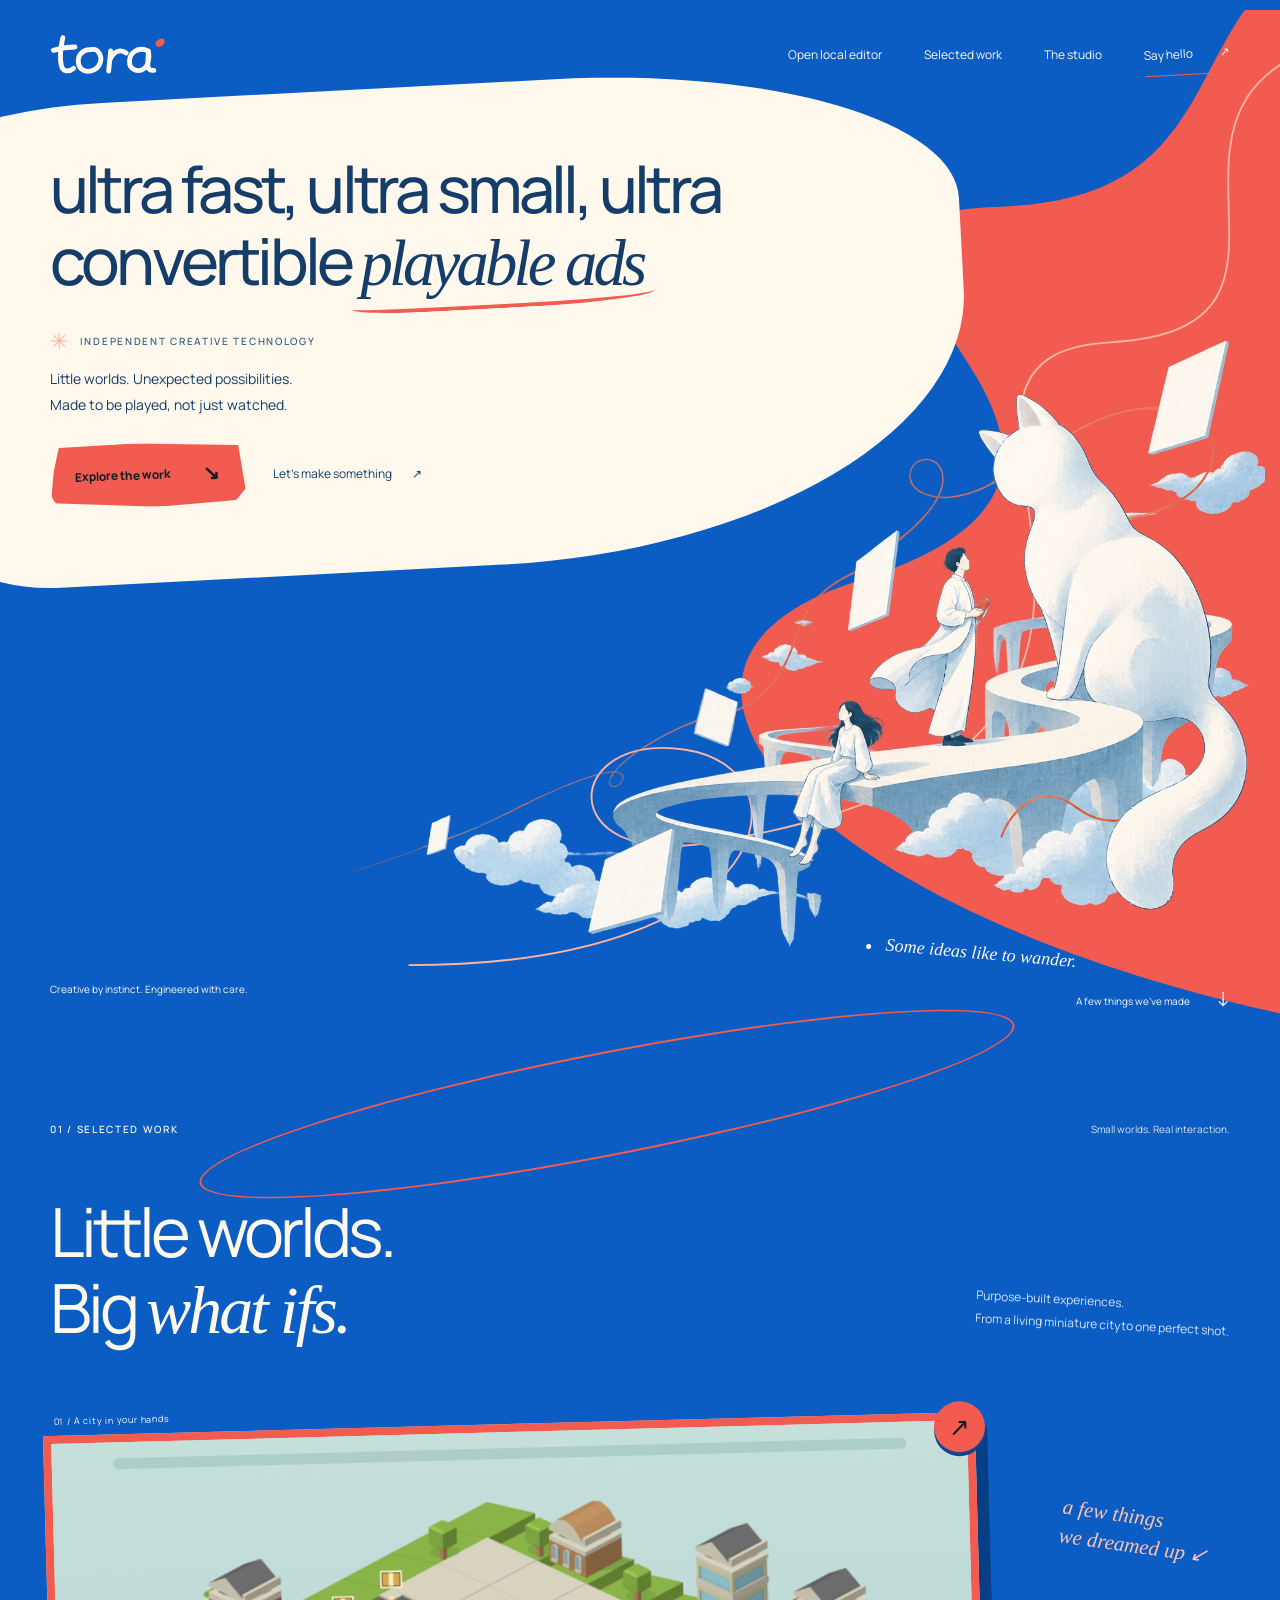
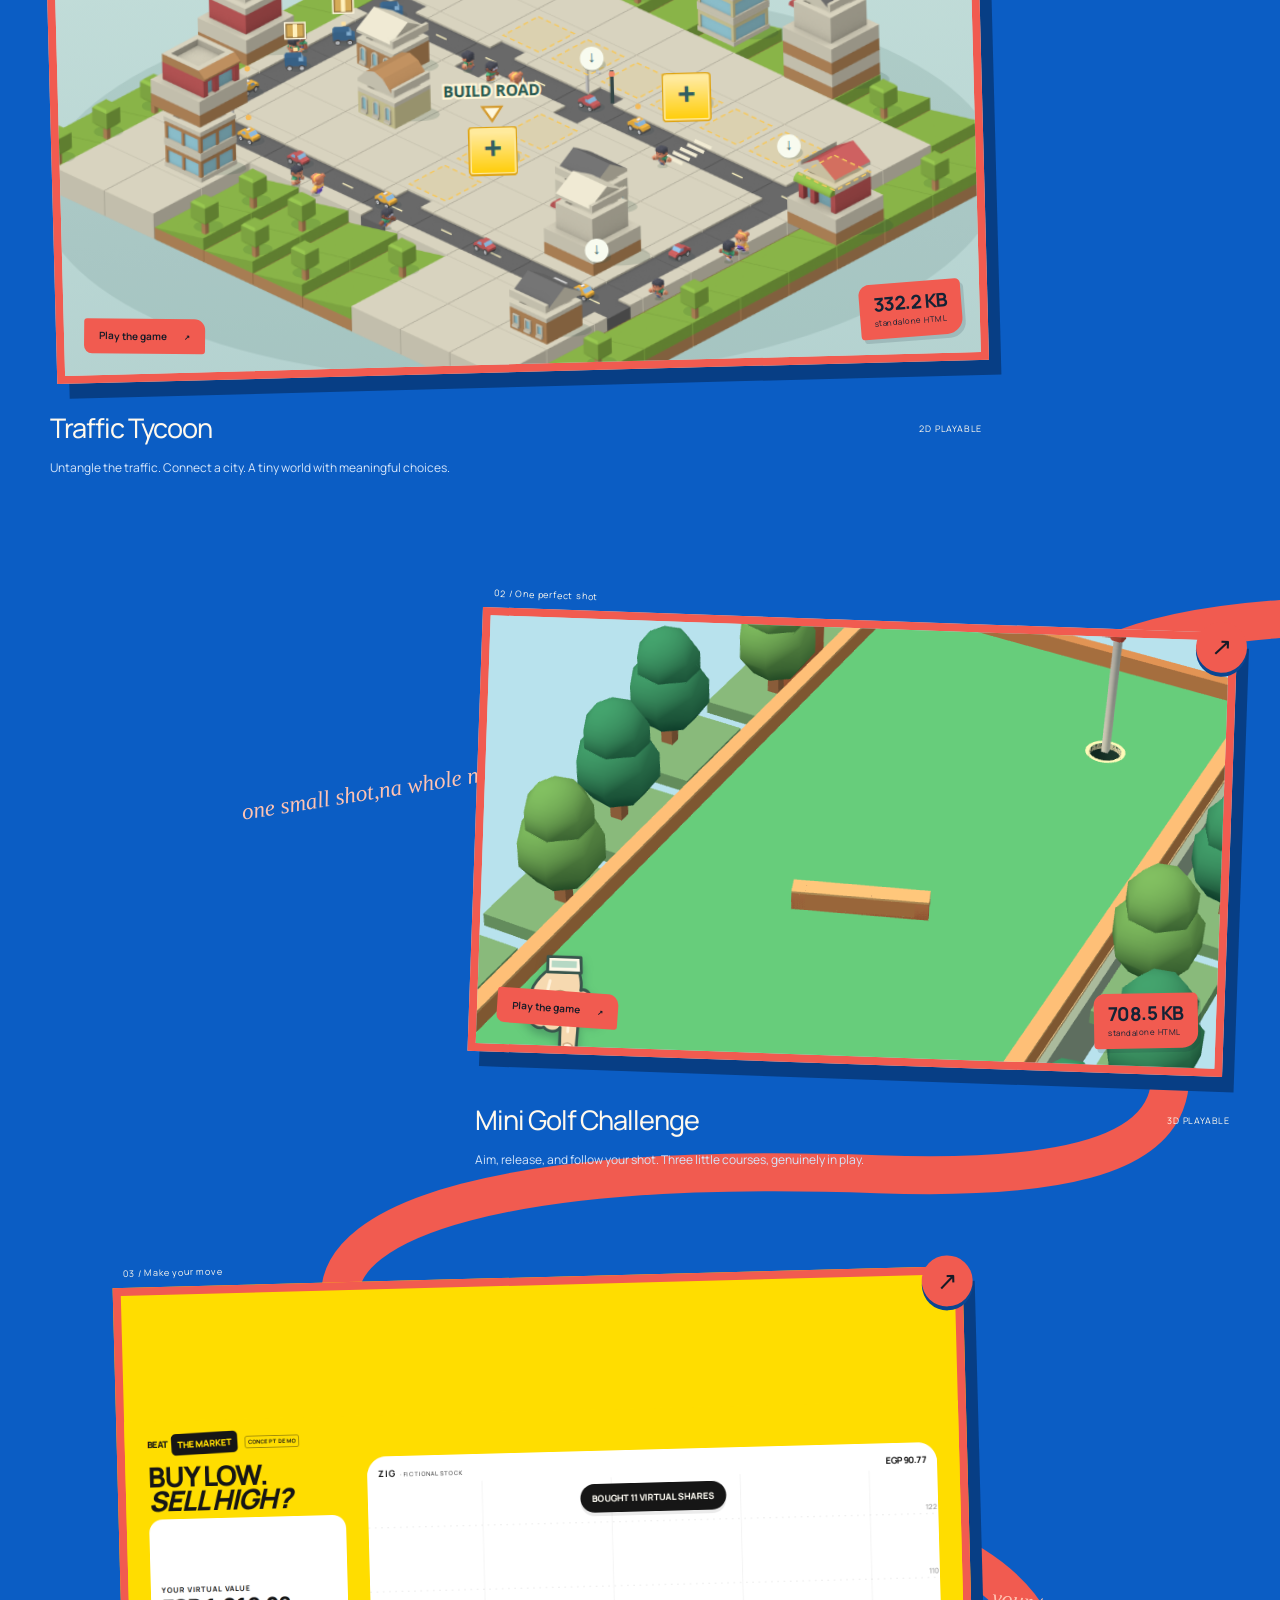
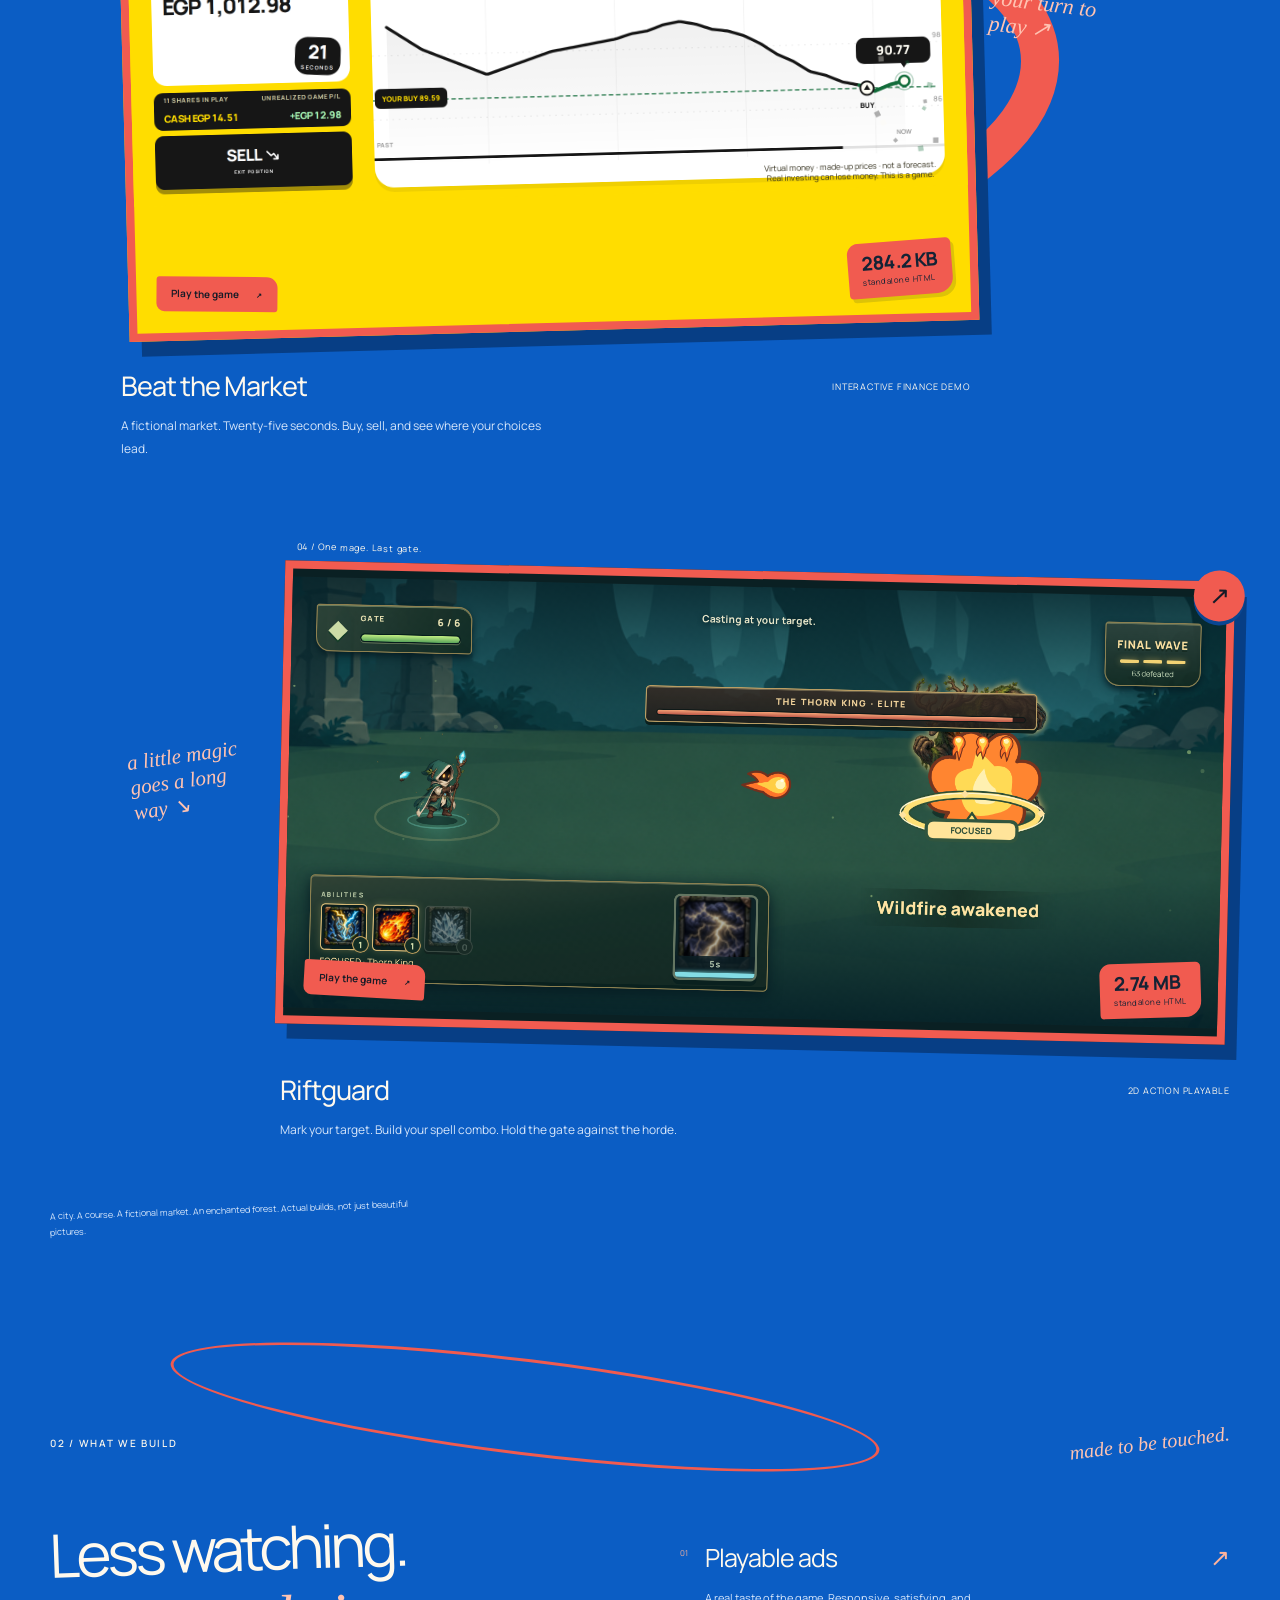
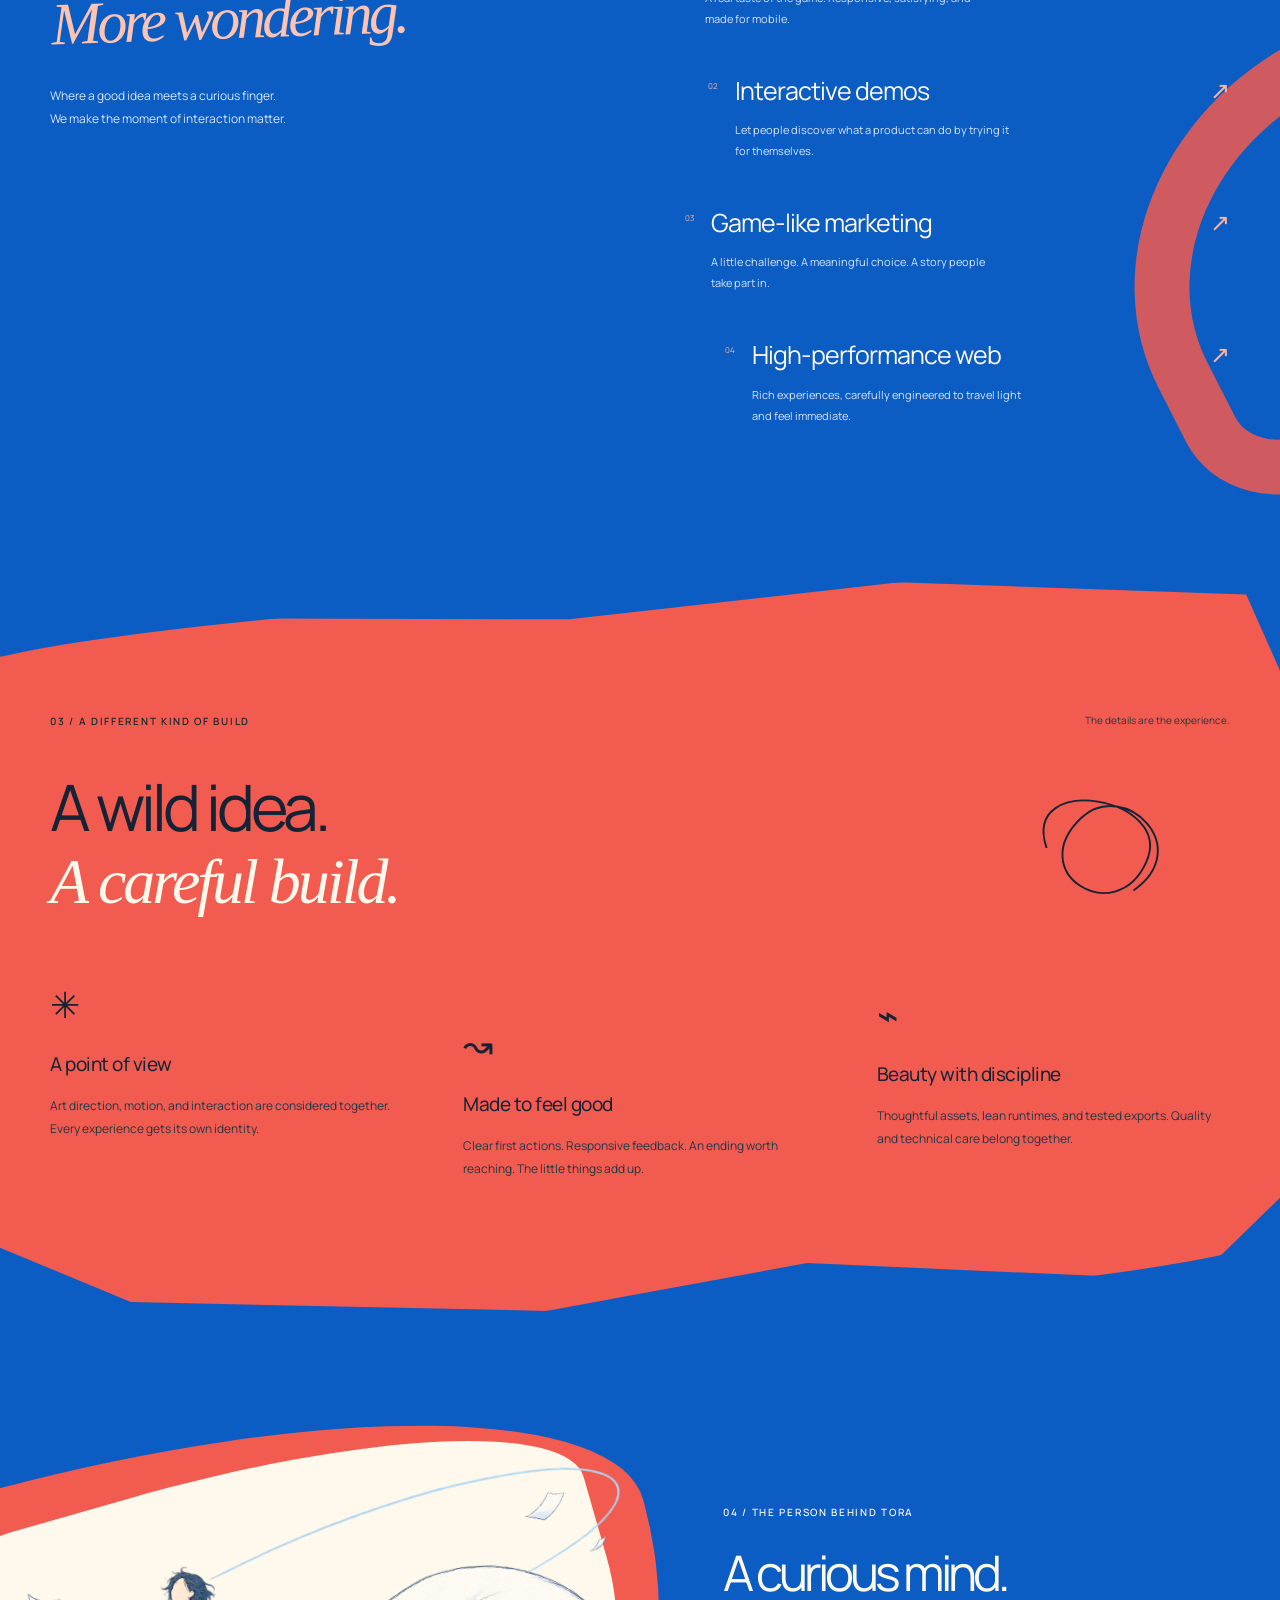
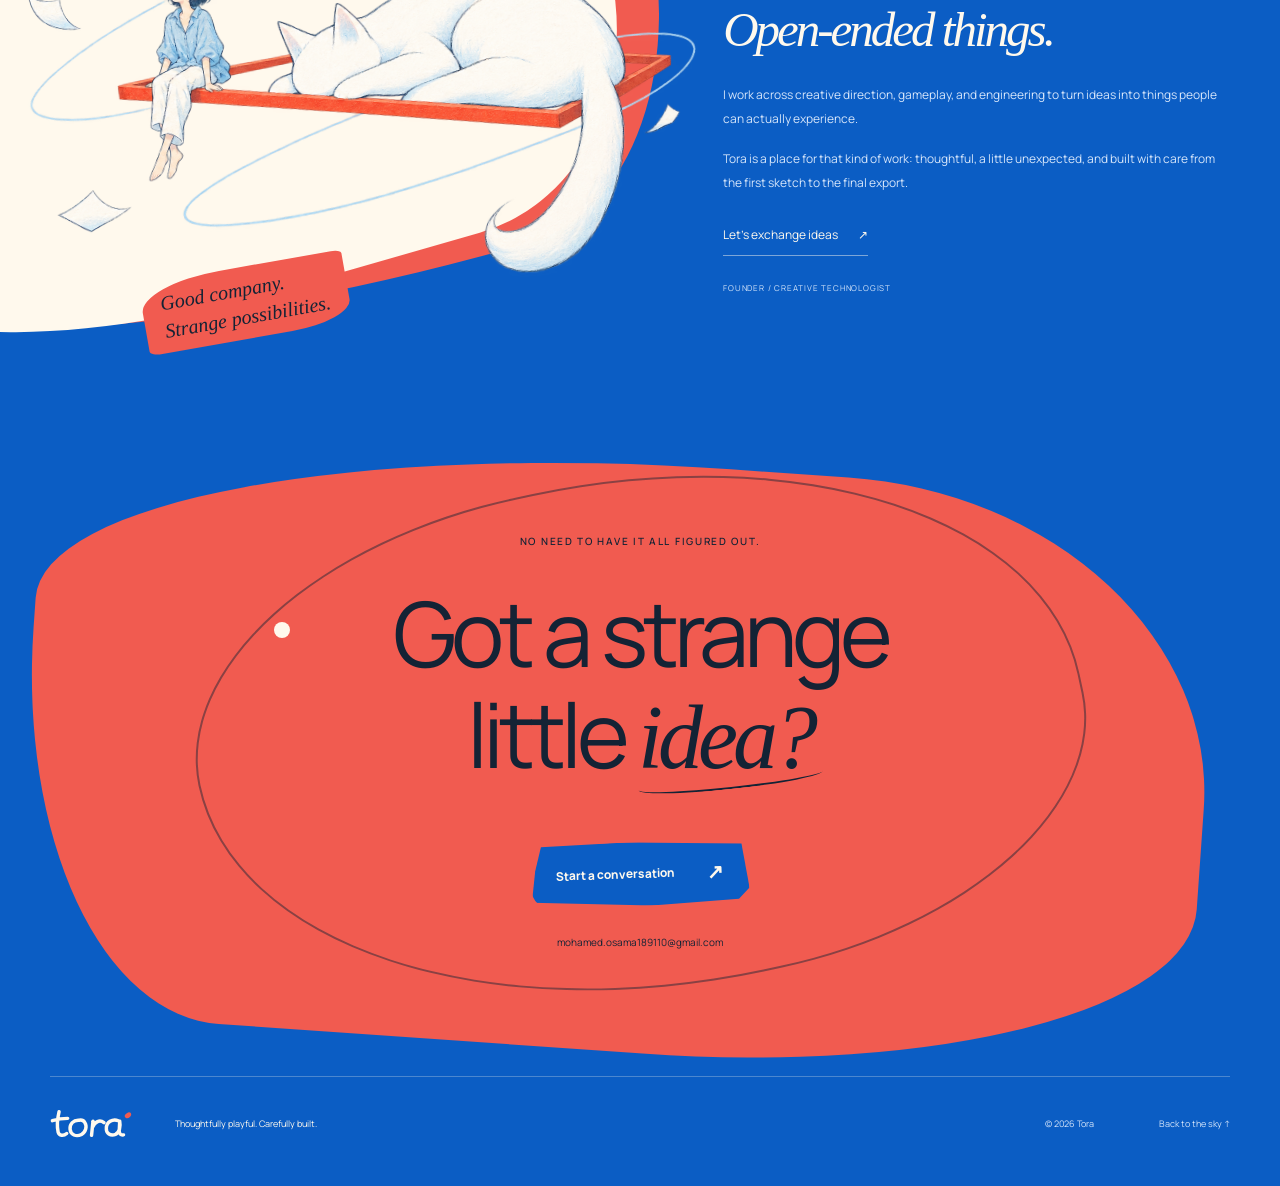
==== commit 7278e1bc: "Add local editor link to navigation" ====
--- a/index.html
+++ b/index.html
@@ -14,7 +14,7 @@
   <a class="skip" href="#main">Skip to content</a>
   <header class="site-header wrap">
     <a class="wordmark" href="#" aria-label="Tora home"><img src="assets/tora-wordmark.svg" alt="Tora" width="178" height="72"></a>
-    <nav aria-label="Main navigation"><a href="#work">Selected work</a><a href="#about" class="about-nav">The studio</a><a class="nav-contact" href="mailto:mohamed.osama189110@gmail.com">Say hello <span aria-hidden="true">↗</span></a></nav>
+    <nav aria-label="Main navigation"><a href="http://127.0.0.1:5051/?project=offline-compact-three-1793227926978" title="Requires the local Tora editor to be running">Open local editor</a><a href="#work">Selected work</a><a href="#about" class="about-nav">The studio</a><a class="nav-contact" href="mailto:mohamed.osama189110@gmail.com">Say hello <span aria-hidden="true">↗</span></a></nav>
   </header>
   <main id="main">
     <section class="hero wrap" aria-labelledby="hero-title">
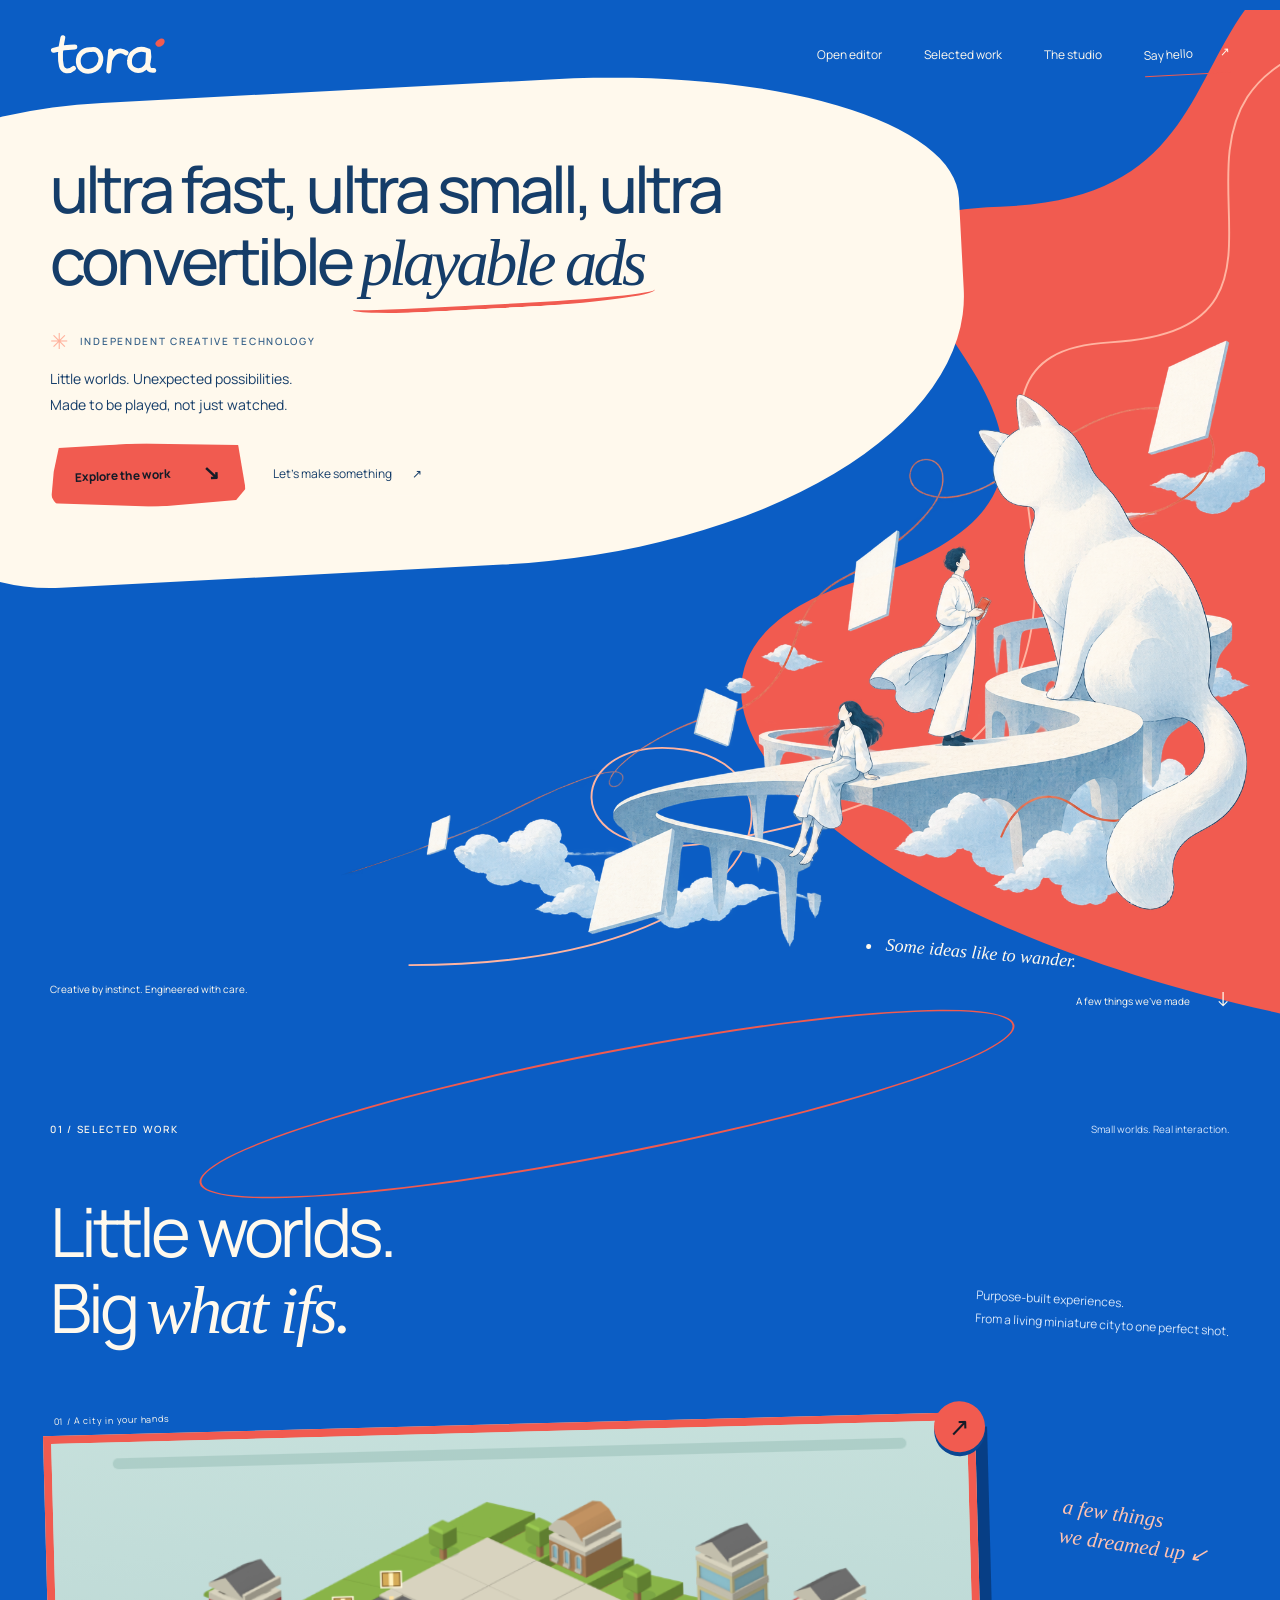
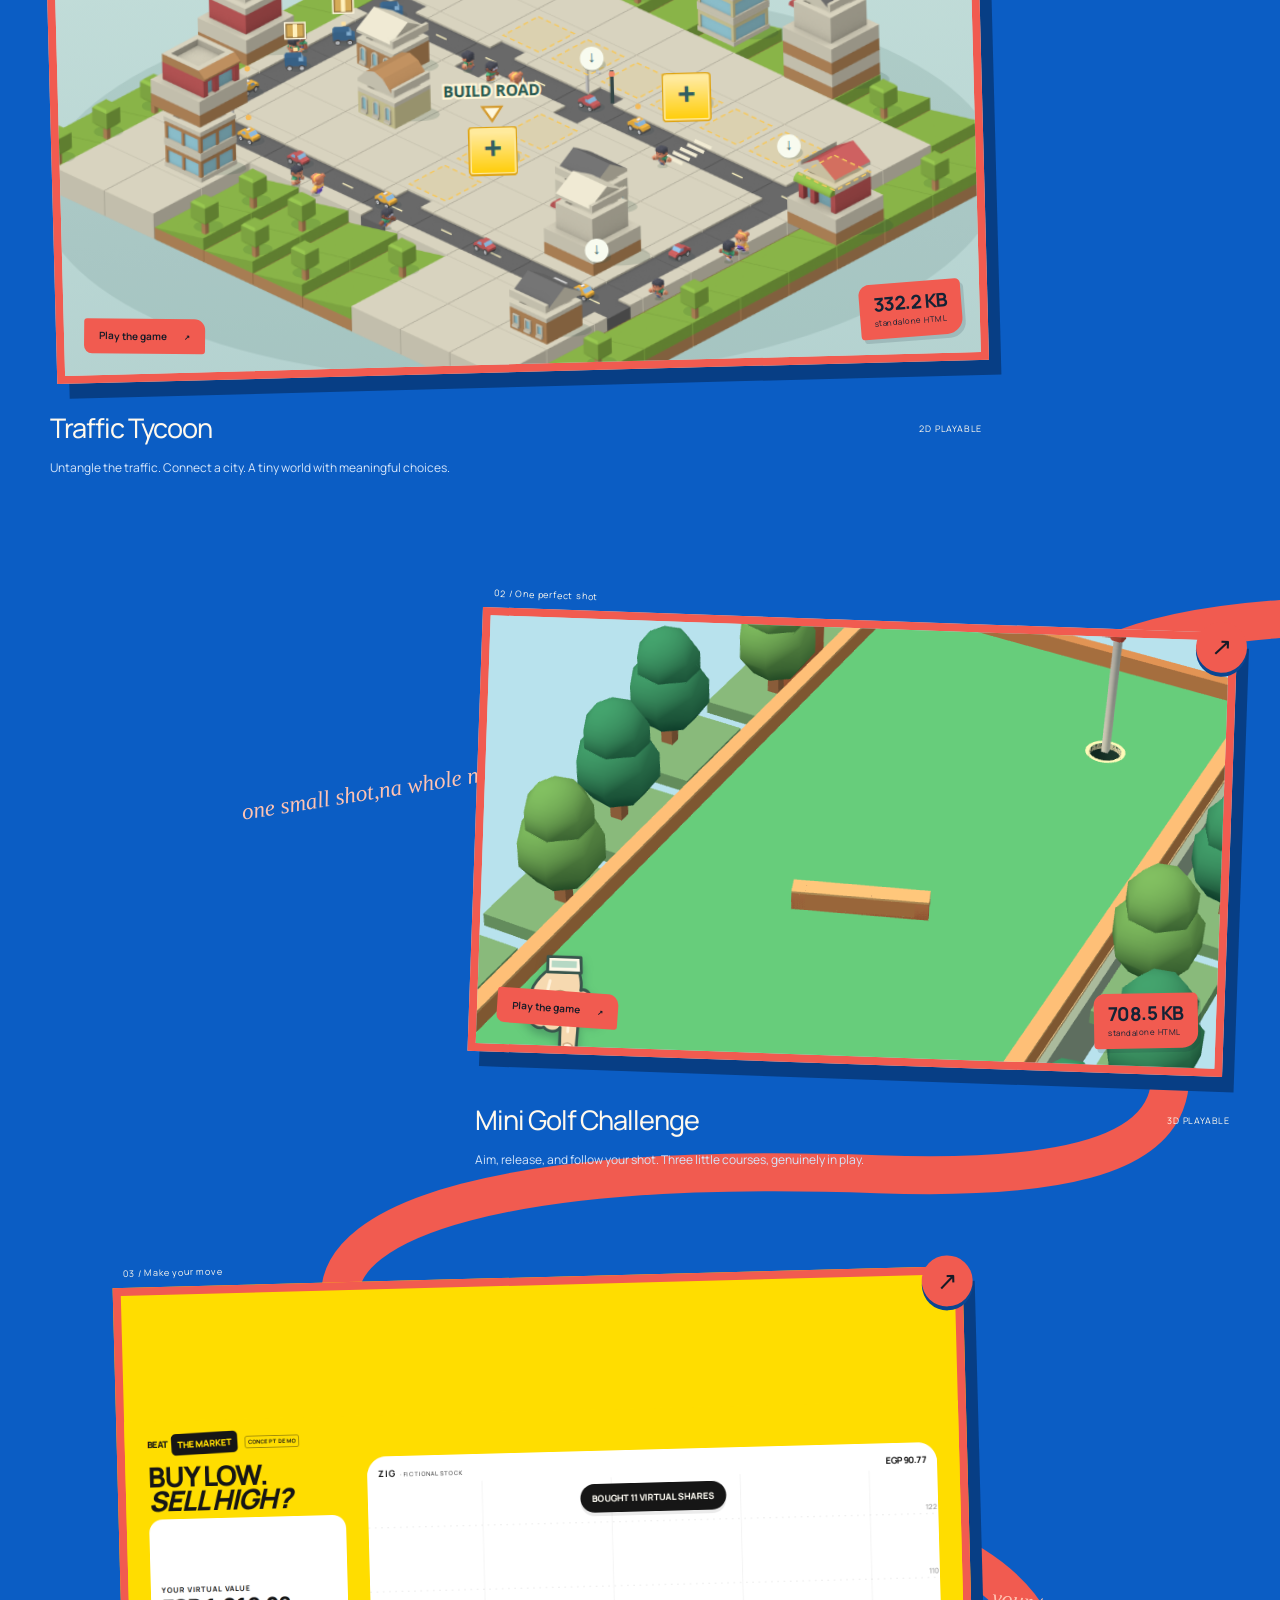
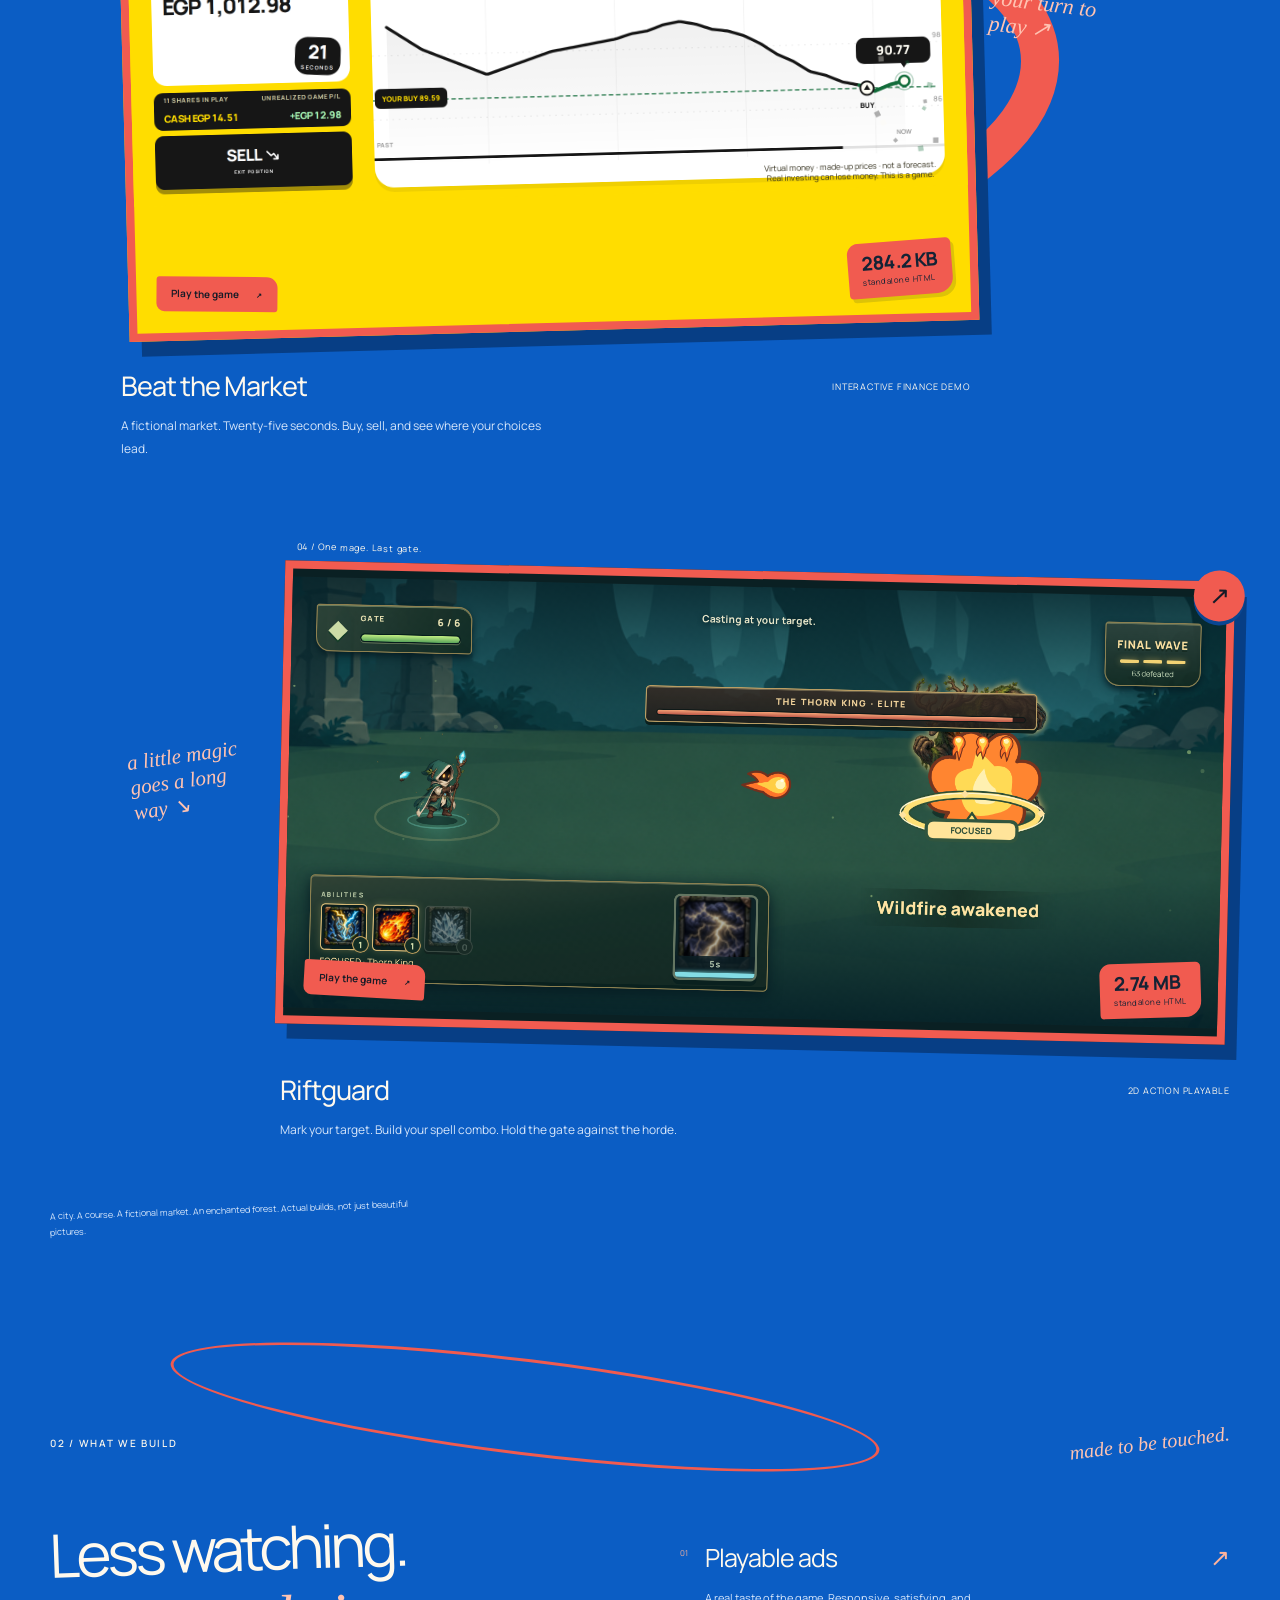
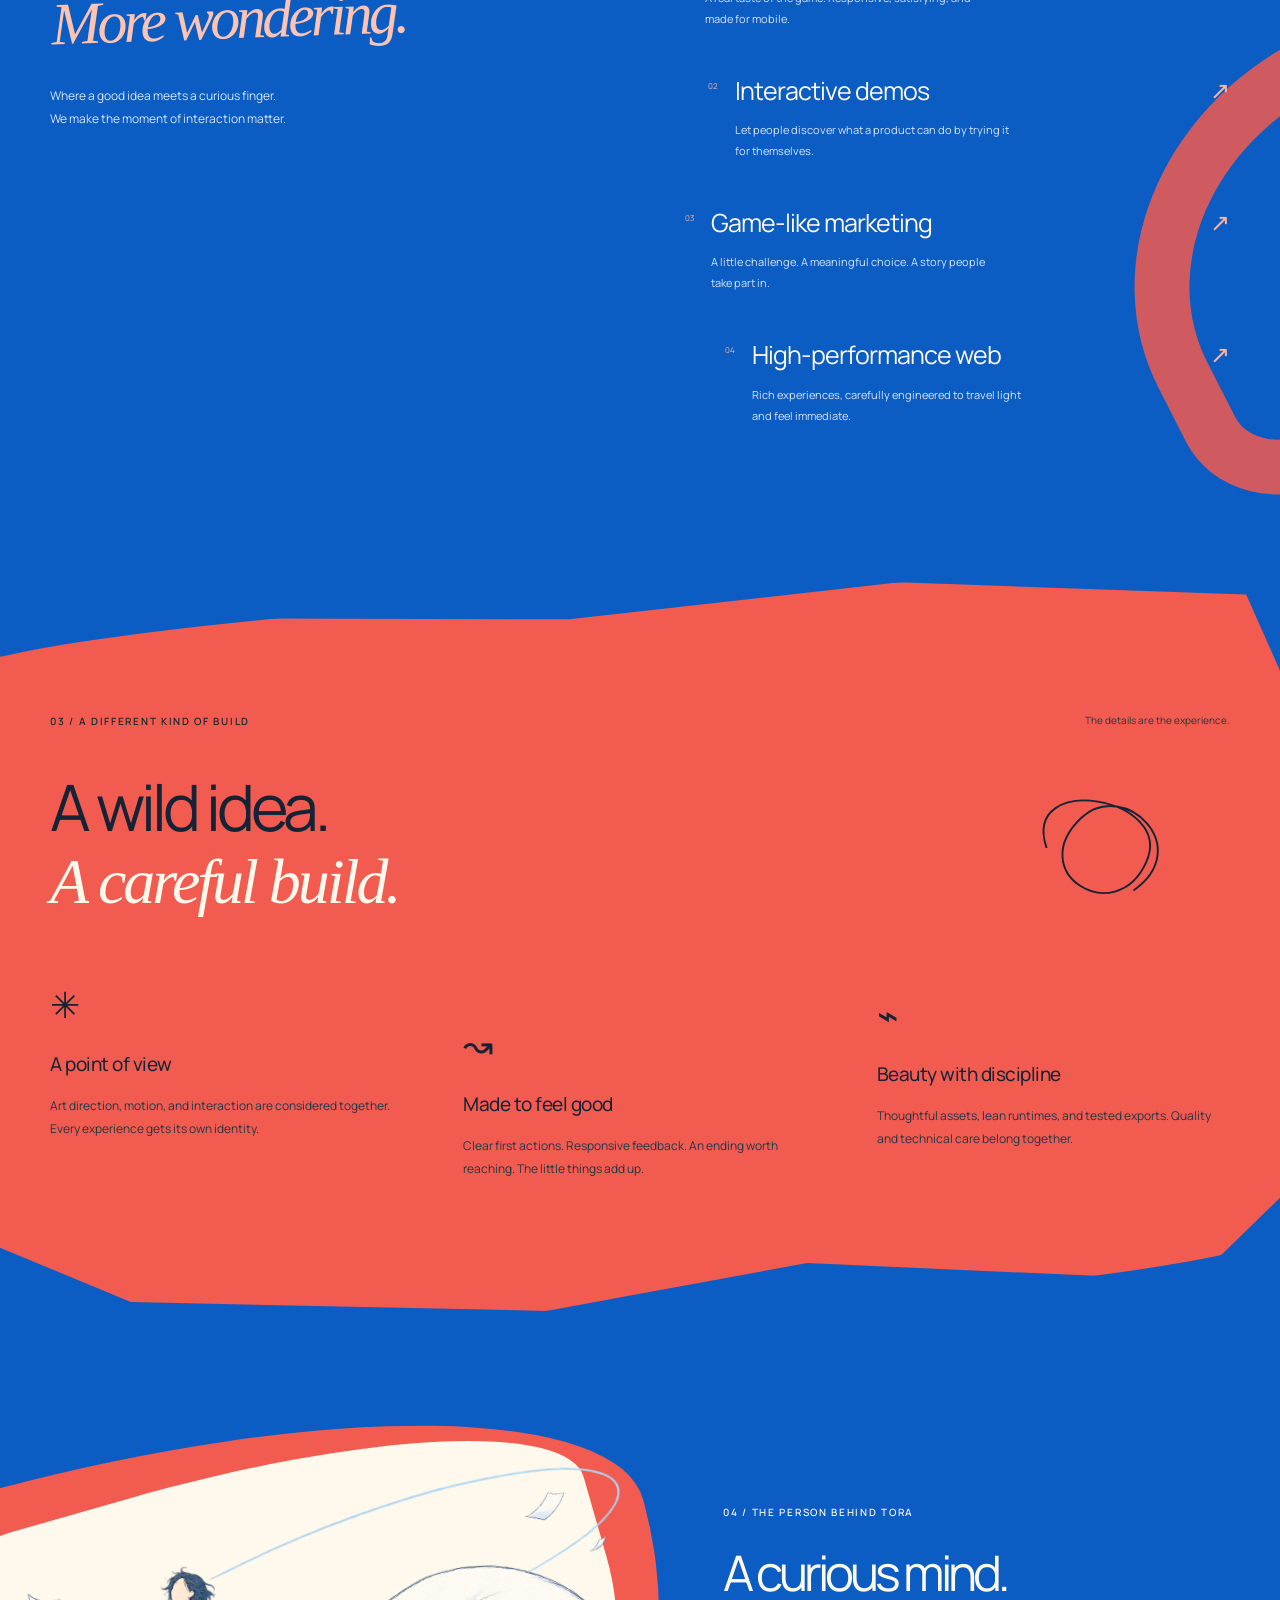
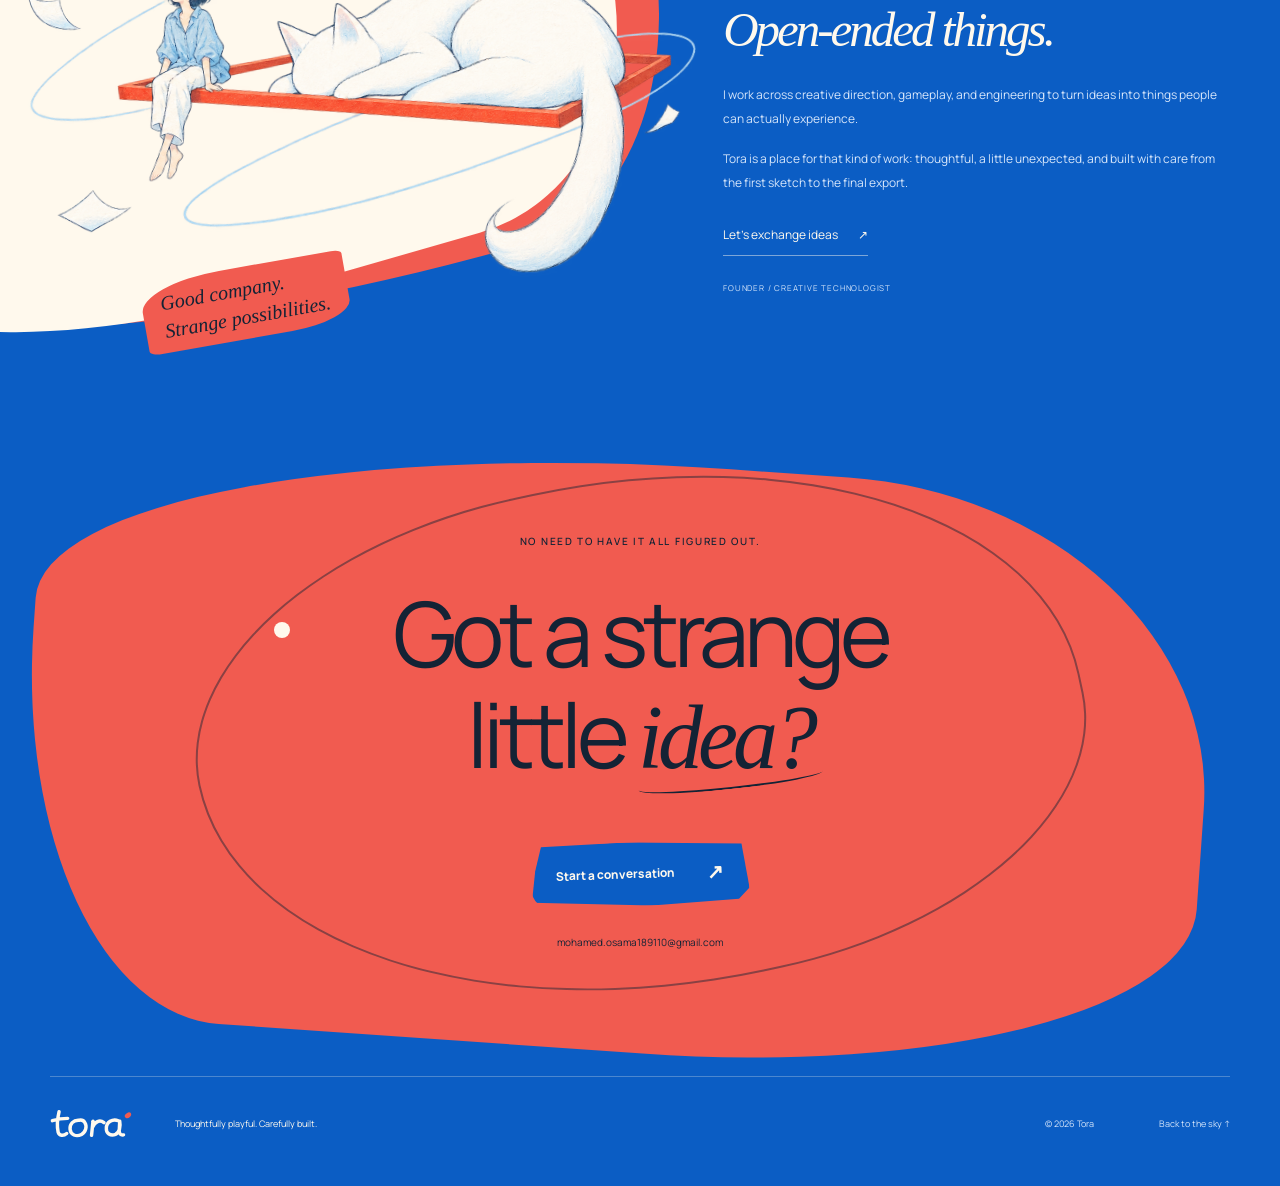
==== commit 6888b6b7: "Link public Tora editor demo from portfolio" ====
--- a/index.html
+++ b/index.html
@@ -14,7 +14,7 @@
   <a class="skip" href="#main">Skip to content</a>
   <header class="site-header wrap">
     <a class="wordmark" href="#" aria-label="Tora home"><img src="assets/tora-wordmark.svg" alt="Tora" width="178" height="72"></a>
-    <nav aria-label="Main navigation"><a href="http://127.0.0.1:5051/?project=offline-compact-three-1793227926978" title="Requires the local Tora editor to be running">Open local editor</a><a href="#work">Selected work</a><a href="#about" class="about-nav">The studio</a><a class="nav-contact" href="mailto:mohamed.osama189110@gmail.com">Say hello <span aria-hidden="true">↗</span></a></nav>
+    <nav aria-label="Main navigation"><a href="https://creatures-simpson-activity-then.trycloudflare.com/?project=offline-compact-three-1793227926978" title="Open the public Tora editor demo">Open editor</a><a href="#work">Selected work</a><a href="#about" class="about-nav">The studio</a><a class="nav-contact" href="mailto:mohamed.osama189110@gmail.com">Say hello <span aria-hidden="true">↗</span></a></nav>
   </header>
   <main id="main">
     <section class="hero wrap" aria-labelledby="hero-title">
